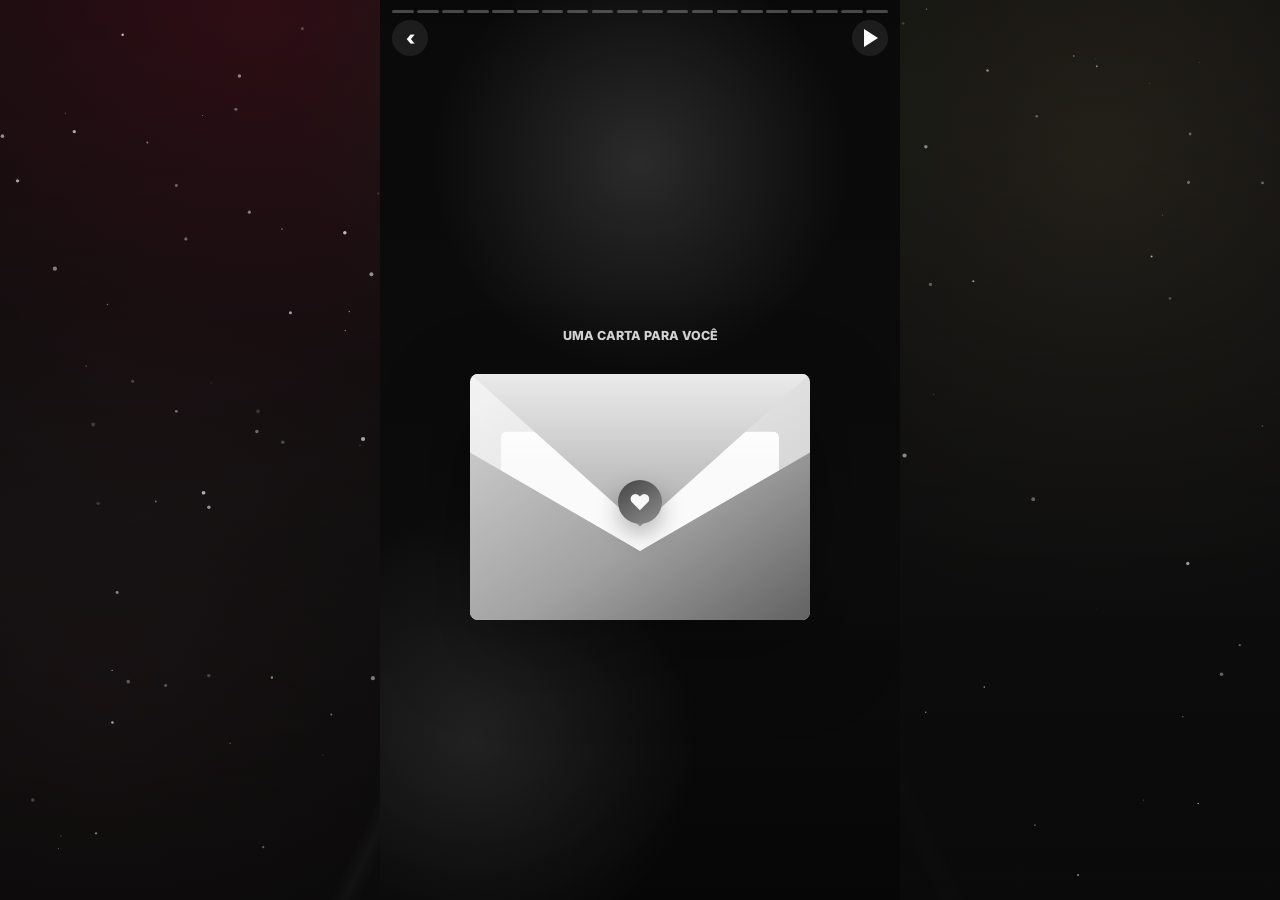
==== index.html @ c72c98ad "Atualiza experiencia e audio Te Amare" ====
<!doctype html>
<html lang="pt-BR">
  <head>
    <meta charset="UTF-8" />
    <meta name="viewport" content="width=device-width, initial-scale=1.0" />
    <meta name="theme-color" content="#081426" />
    <title>Feliz Dia dos Namorados</title>
    <link rel="preconnect" href="https://fonts.googleapis.com" />
    <link rel="preconnect" href="https://fonts.gstatic.com" crossorigin />
    <link
      href="https://fonts.googleapis.com/css2?family=Inter:wght@400;500;700;800&family=Playfair+Display:wght@600;700;800&display=swap"
      rel="stylesheet"
    />
    <link rel="stylesheet" href="styles.css" />
  </head>
  <body>

    <canvas id="stars" class="stars" aria-hidden="true"></canvas>
    <div class="heart-burst" data-heart-burst aria-hidden="true"></div>
    <audio id="loveSong" src="assets/audio/te-amare.mp3" preload="metadata" playsinline></audio>

    <header class="story-top" aria-label="Topo dos status">
      <div class="story-progress" data-story-progress></div>
      <div class="story-top__bar">
        <button type="button" aria-label="Voltar" data-prev-story>&lsaquo;</button>
        <strong aria-hidden="true"></strong>
        <button type="button" aria-label="Tocar ou pausar m&uacute;sica" data-play-music data-play-icon></button>
      </div>
    </header>

    <main class="stories" data-stories>
      <section class="section letter-status story is-active" aria-label="Carta inicial">
        <div class="letter-status__wrap">
          <p class="eyebrow">uma carta para voc&ecirc;</p>
          <button class="letter-envelope" type="button" data-open-letter aria-label="Abrir carta">
            <span class="letter-envelope__back"></span>
            <span class="letter-envelope__paper" aria-hidden="true"></span>
            <span class="letter-envelope__flap"></span>
            <span class="letter-envelope__front"></span>
            <span class="letter-envelope__heart" aria-hidden="true">&hearts;</span>
          </button>
          <article class="letter-status__paper" data-letter-paper>
            <p>Urpy,</p>
            <p>Soy consciente del error que comet&iacute; y del da&ntilde;o que te caus&eacute;. No lo digo por decirlo ni para que suene bonito; lo digo porque lo entend&iacute; de verdad. Me doli&oacute; darme cuenta de que fui yo quien lastim&oacute; a alguien que no lo merec&iacute;a.</p>
            <p>Hay cosas que uno no puede deshacer aunque quiera, y esta es una de ellas. S&eacute; que pedir perd&oacute;n no arregla nada por s&iacute; solo, pero necesito que entiendas que no pasa un momento en el que no piense en lo que hice, en c&oacute;mo te sentiste y en todo lo que pude haber hecho diferente.</p>
            <p>Cuando alguien te importa de verdad, el peso de haberle fallado no desaparece f&aacute;cilmente. S&iacute;, las personas cambian, pero no por obligaci&oacute;n ni por miedo a perder; cambian cuando realmente les importa alguien, cuando entienden lo que tienen enfrente y deciden ser mejores.</p>
            <p>Yo quiero que veas ese cambio en m&iacute;, no con palabras, sino con acciones y con todo lo que estoy dispuesto a hacer. No te pido que olvides ni que conf&iacute;es de inmediato; solo te pido la oportunidad de demostrarte que puedo ser alguien distinto: alguien que aprendi&oacute;, que entendi&oacute; y que est&aacute; dispuesto a reconstruir lo que rompi&oacute;.</p>
            <p>Aunque quiz&aacute; no pueda perdonarme del todo, s&iacute; quiero luchar por volver a ser alguien que no te haga da&ntilde;o, sino que te cuide como siempre deb&iacute; hacerlo.</p>
          </article>
        </div>
      </section>

      <section id="musica" class="section player-card story" aria-label="Player da m&uacute;sica">
        <div class="player-card__top">
          <span>v</span>
          <strong>Juntos para sempre</strong>
          <span>&bull;&bull;&bull;</span>
        </div>
        <div class="player-card__cover">
          <img src="assets/fotos/musica.jpeg" alt="Cristhian e Urpy na capa da m&uacute;sica" />
        </div>
        <div class="player-card__meta">
          <div>
            <h2>Te Amar&eacute;</h2>
            <p>William Luna</p>
          </div>
          <button type="button" data-play-music data-play-icon aria-label="Tocar ou pausar m&uacute;sica"></button>
        </div>
        <button class="player-card__bar" type="button" aria-label="Avan&ccedil;ar m&uacute;sica" data-seek-bar>
          <span data-play-progress></span>
        </button>
        <div class="player-card__time">
          <span data-current-time>0:00</span>
          <span data-remaining-time>-0:00</span>
        </div>
        <div class="player-card__controls">
          <button type="button" aria-label="Reiniciar m&uacute;sica" data-restart-music>&#8644;</button>
          <button type="button" aria-label="Voltar 10 segundos" data-back-music>&#9664;</button>
          <button type="button" class="player-card__pause" aria-label="Tocar ou pausar m&uacute;sica" data-play-music data-play-icon></button>
          <button type="button" aria-label="Avancar 10 segundos" data-forward-music>&#9654;</button>
          <button type="button" aria-label="Repetir m&uacute;sica" data-loop-music>&#8635;</button>
        </div>
        <p data-music-status></p>
      </section>

      <section class="section polaroid-status polaroid-status--left story" aria-label="Foto em polaroid">
        <div class="polaroid-status__wrap">
          <p class="eyebrow">uma lembran&ccedil;a guardada</p>
          <div class="polaroid-stack polaroid-stack--one">
            <figure class="polaroid-status__photo">
              <img src="assets/fotos/polaroid-01.jpeg" alt="Cristhian e Urpy em uma lembran&ccedil;a especial" />
              <figcaption>Uma das primeiras fotos juntos</figcaption>
              <small>23/09/2016 - Deck da Liberdade</small>
            </figure>
          </div>
        </div>
      </section>

      <section class="section polaroid-status polaroid-status--right story" aria-label="Foto em polaroid de 2017">
        <div class="polaroid-status__wrap">
          <p class="eyebrow">mais um capitulo nosso</p>
          <div class="polaroid-stack polaroid-stack--two">
            <figure class="polaroid-status__photo polaroid-status__photo--back">
              <img src="assets/fotos/polaroid-01.jpeg" alt="" />
              <figcaption>Uma das primeiras fotos juntos</figcaption>
              <small>23/09/2016</small>
            </figure>
            <figure class="polaroid-status__photo">
              <img src="assets/fotos/polaroid-02.jpeg" alt="Cristhian e Urpy em 24 de junho de 2017" />
              <figcaption>Mais uma lembran&ccedil;a com voc&ecirc;</figcaption>
              <small>24/06/2017</small>
            </figure>
          </div>
        </div>
      </section>

      <section class="section polaroid-status polaroid-status--left story" aria-label="Primeira selfie juntos">
        <div class="polaroid-status__wrap">
          <p class="eyebrow">selfie que virou hist&oacute;ria</p>
          <div class="polaroid-stack polaroid-stack--three">
            <figure class="polaroid-status__photo polaroid-status__photo--back polaroid-status__photo--back-two">
              <img src="assets/fotos/polaroid-01.jpeg" alt="" />
              <figcaption>Uma das primeiras fotos juntos</figcaption>
              <small>23/09/2016</small>
            </figure>
            <figure class="polaroid-status__photo polaroid-status__photo--back">
              <img src="assets/fotos/polaroid-02.jpeg" alt="" />
              <figcaption>Mais uma lembran&ccedil;a com voc&ecirc;</figcaption>
              <small>24/06/2017</small>
            </figure>
            <figure class="polaroid-status__photo">
              <img src="assets/fotos/polaroid-03.jpeg" alt="Primeira selfie de Cristhian e Urpy juntos" />
              <figcaption>Primeira selfie juntos</figcaption>
              <small>O come&ccedil;o de tantas mem&oacute;rias</small>
            </figure>
          </div>
        </div>
      </section>

      <section class="section polaroid-status polaroid-status--right story" aria-label="Abra&ccedil;o gostoso">
        <div class="polaroid-status__wrap">
          <p class="eyebrow">um abra&ccedil;o nosso</p>
          <div class="polaroid-stack polaroid-stack--four">
            <figure class="polaroid-status__photo polaroid-status__photo--back polaroid-status__photo--back-three">
              <img src="assets/fotos/polaroid-01.jpeg" alt="" />
              <figcaption>Uma das primeiras fotos juntos</figcaption>
              <small>23/09/2016</small>
            </figure>
            <figure class="polaroid-status__photo polaroid-status__photo--back polaroid-status__photo--back-two">
              <img src="assets/fotos/polaroid-02.jpeg" alt="" />
              <figcaption>Mais uma lembran&ccedil;a com voc&ecirc;</figcaption>
              <small>24/06/2017</small>
            </figure>
            <figure class="polaroid-status__photo polaroid-status__photo--back">
              <img src="assets/fotos/polaroid-03.jpeg" alt="" />
              <figcaption>Primeira selfie juntos</figcaption>
              <small>O come&ccedil;o de tantas mem&oacute;rias</small>
            </figure>
            <figure class="polaroid-status__photo">
              <img src="assets/fotos/polaroid-04.jpeg" alt="Cristhian e Urpy abracados" />
              <figcaption>Que abra&ccedil;o gostoso</figcaption>
              <small>Meu lugar favorito</small>
            </figure>
          </div>
        </div>
      </section>

      <section class="section polaroid-status polaroid-status--left story" aria-label="Dia da sua formatura">
        <div class="polaroid-status__wrap">
          <p class="eyebrow">um dia de orgulho</p>
          <div class="polaroid-stack polaroid-stack--five">
            <figure class="polaroid-status__photo polaroid-status__photo--back polaroid-status__photo--back-four">
              <img src="assets/fotos/polaroid-01.jpeg" alt="" />
              <figcaption>Uma das primeiras fotos juntos</figcaption>
              <small>23/09/2016</small>
            </figure>
            <figure class="polaroid-status__photo polaroid-status__photo--back polaroid-status__photo--back-three">
              <img src="assets/fotos/polaroid-02.jpeg" alt="" />
              <figcaption>Mais uma lembran&ccedil;a com voc&ecirc;</figcaption>
              <small>24/06/2017</small>
            </figure>
            <figure class="polaroid-status__photo polaroid-status__photo--back polaroid-status__photo--back-two">
              <img src="assets/fotos/polaroid-03.jpeg" alt="" />
              <figcaption>Primeira selfie juntos</figcaption>
              <small>O come&ccedil;o de tantas mem&oacute;rias</small>
            </figure>
            <figure class="polaroid-status__photo polaroid-status__photo--back">
              <img src="assets/fotos/polaroid-04.jpeg" alt="" />
              <figcaption>Que abra&ccedil;o gostoso</figcaption>
              <small>Meu lugar favorito</small>
            </figure>
            <figure class="polaroid-status__photo">
              <img src="assets/fotos/polaroid-05.jpeg" alt="Cristhian e Urpy no dia da formatura" />
              <figcaption>Dia da sua formatura</figcaption>
              <small>Orgulho de voc&ecirc;</small>
            </figure>
          </div>
        </div>
      </section>

      <section class="section polaroid-status polaroid-status--right story" aria-label="Primeiro beijo">
        <div class="polaroid-status__wrap">
          <p class="eyebrow">um beijo para sempre</p>
          <div class="polaroid-stack polaroid-stack--six">
            <figure class="polaroid-status__photo polaroid-status__photo--back polaroid-status__photo--back-four">
              <img src="assets/fotos/polaroid-02.jpeg" alt="" />
              <figcaption>Mais uma lembran&ccedil;a com voc&ecirc;</figcaption>
              <small>24/06/2017</small>
            </figure>
            <figure class="polaroid-status__photo polaroid-status__photo--back polaroid-status__photo--back-three">
              <img src="assets/fotos/polaroid-03.jpeg" alt="" />
              <figcaption>Primeira selfie juntos</figcaption>
              <small>O come&ccedil;o de tantas mem&oacute;rias</small>
            </figure>
            <figure class="polaroid-status__photo polaroid-status__photo--back polaroid-status__photo--back-two">
              <img src="assets/fotos/polaroid-04.jpeg" alt="" />
              <figcaption>Que abra&ccedil;o gostoso</figcaption>
              <small>Meu lugar favorito</small>
            </figure>
            <figure class="polaroid-status__photo polaroid-status__photo--back">
              <img src="assets/fotos/polaroid-05.jpeg" alt="" />
              <figcaption>Dia da sua formatura</figcaption>
              <small>Orgulho de voc&ecirc;</small>
            </figure>
            <figure class="polaroid-status__photo">
              <img src="assets/fotos/polaroid-06.jpeg" alt="Cristhian e Urpy no primeiro beijo" />
              <figcaption>El primer beso, &iexcl;es para siempre!</figcaption>
              <small>Nuestro recuerdo eterno</small>
            </figure>
          </div>
        </div>
      </section>

      <section class="section polaroid-status polaroid-status--left story" aria-label="Lembra do zool&oacute;gico">
        <div class="polaroid-status__wrap">
          <p class="eyebrow">um passeio que ficou guardado</p>
          <div class="polaroid-stack">
            <figure class="polaroid-status__photo polaroid-status__photo--back polaroid-status__photo--back-four"><img src="assets/fotos/polaroid-03.jpeg" alt="" /><figcaption>Primeira selfie juntos</figcaption></figure>
            <figure class="polaroid-status__photo polaroid-status__photo--back polaroid-status__photo--back-three"><img src="assets/fotos/polaroid-04.jpeg" alt="" /><figcaption>Que abra&ccedil;o gostoso</figcaption></figure>
            <figure class="polaroid-status__photo polaroid-status__photo--back polaroid-status__photo--back-two"><img src="assets/fotos/polaroid-05.jpeg" alt="" /><figcaption>Dia da sua formatura</figcaption></figure>
            <figure class="polaroid-status__photo polaroid-status__photo--back"><img src="assets/fotos/polaroid-06.jpeg" alt="" /><figcaption>El primer beso, &iexcl;es para siempre!</figcaption></figure>
            <figure class="polaroid-status__photo"><img src="assets/fotos/polaroid-07.jpeg" alt="Cristhian e Urpy no zool&oacute;gico" /><figcaption>Lembra do zool&oacute;gico?</figcaption></figure>
          </div>
        </div>
      </section>

      <section class="section polaroid-status polaroid-status--right story" aria-label="Primeiro encontro de casais">
        <div class="polaroid-status__wrap">
          <p class="eyebrow">nosso mundo encontrando outros mundos</p>
          <div class="polaroid-stack">
            <figure class="polaroid-status__photo polaroid-status__photo--back polaroid-status__photo--back-four"><img src="assets/fotos/polaroid-04.jpeg" alt="" /><figcaption>Que abra&ccedil;o gostoso</figcaption></figure>
            <figure class="polaroid-status__photo polaroid-status__photo--back polaroid-status__photo--back-three"><img src="assets/fotos/polaroid-05.jpeg" alt="" /><figcaption>Dia da sua formatura</figcaption></figure>
            <figure class="polaroid-status__photo polaroid-status__photo--back polaroid-status__photo--back-two"><img src="assets/fotos/polaroid-06.jpeg" alt="" /><figcaption>El primer beso, &iexcl;es para siempre!</figcaption></figure>
            <figure class="polaroid-status__photo polaroid-status__photo--back"><img src="assets/fotos/polaroid-07.jpeg" alt="" /><figcaption>Lembra do zool&oacute;gico?</figcaption></figure>
            <figure class="polaroid-status__photo"><img src="assets/fotos/polaroid-08.jpeg" alt="Primeiro encontro de casais" /><figcaption>Primeiro encontro de casais</figcaption></figure>
          </div>
        </div>
      </section>

      <section class="section polaroid-status polaroid-status--left story" aria-label="Como esquecer S&atilde;o Roque">
        <div class="polaroid-status__wrap">
          <p class="eyebrow">um lugar que virou saudade</p>
          <div class="polaroid-stack">
            <figure class="polaroid-status__photo polaroid-status__photo--back polaroid-status__photo--back-four"><img src="assets/fotos/polaroid-05.jpeg" alt="" /><figcaption>Dia da sua formatura</figcaption></figure>
            <figure class="polaroid-status__photo polaroid-status__photo--back polaroid-status__photo--back-three"><img src="assets/fotos/polaroid-06.jpeg" alt="" /><figcaption>El primer beso, &iexcl;es para siempre!</figcaption></figure>
            <figure class="polaroid-status__photo polaroid-status__photo--back polaroid-status__photo--back-two"><img src="assets/fotos/polaroid-07.jpeg" alt="" /><figcaption>Lembra do zool&oacute;gico?</figcaption></figure>
            <figure class="polaroid-status__photo polaroid-status__photo--back"><img src="assets/fotos/polaroid-08.jpeg" alt="" /><figcaption>Primeiro encontro de casais</figcaption></figure>
            <figure class="polaroid-status__photo"><img src="assets/fotos/polaroid-09.jpeg" alt="Cristhian e Urpy em S&atilde;o Roque" /><figcaption>Como esquecer S&atilde;o Roque</figcaption></figure>
          </div>
        </div>
      </section>

      <section class="section polaroid-status polaroid-status--right story" aria-label="Video massa">
        <div class="polaroid-status__wrap">
          <p class="eyebrow">tem coisas que ficam para depois</p>
          <div class="polaroid-stack">
            <figure class="polaroid-status__photo polaroid-status__photo--back polaroid-status__photo--back-four"><img src="assets/fotos/polaroid-06.jpeg" alt="" /><figcaption>El primer beso, &iexcl;es para siempre!</figcaption></figure>
            <figure class="polaroid-status__photo polaroid-status__photo--back polaroid-status__photo--back-three"><img src="assets/fotos/polaroid-07.jpeg" alt="" /><figcaption>Lembra do zool&oacute;gico?</figcaption></figure>
            <figure class="polaroid-status__photo polaroid-status__photo--back polaroid-status__photo--back-two"><img src="assets/fotos/polaroid-08.jpeg" alt="" /><figcaption>Primeiro encontro de casais</figcaption></figure>
            <figure class="polaroid-status__photo polaroid-status__photo--back"><img src="assets/fotos/polaroid-09.jpeg" alt="" /><figcaption>Como esquecer S&atilde;o Roque</figcaption></figure>
            <figure class="polaroid-status__photo"><img src="assets/fotos/polaroid-10.jpeg" alt="Lembran&ccedil;a especial" /><figcaption>Tem um v&iacute;deo massa, mas te mostro depois</figcaption></figure>
          </div>
        </div>
      </section>

      <section class="section polaroid-status polaroid-status--left story" aria-label="Amamos carne">
        <div class="polaroid-status__wrap">
          <p class="eyebrow">nossas risadas tamb&eacute;m tem sabor</p>
          <div class="polaroid-stack">
            <figure class="polaroid-status__photo polaroid-status__photo--back polaroid-status__photo--back-four"><img src="assets/fotos/polaroid-07.jpeg" alt="" /><figcaption>Lembra do zool&oacute;gico?</figcaption></figure>
            <figure class="polaroid-status__photo polaroid-status__photo--back polaroid-status__photo--back-three"><img src="assets/fotos/polaroid-08.jpeg" alt="" /><figcaption>Primeiro encontro de casais</figcaption></figure>
            <figure class="polaroid-status__photo polaroid-status__photo--back polaroid-status__photo--back-two"><img src="assets/fotos/polaroid-09.jpeg" alt="" /><figcaption>Como esquecer S&atilde;o Roque</figcaption></figure>
            <figure class="polaroid-status__photo polaroid-status__photo--back"><img src="assets/fotos/polaroid-10.jpeg" alt="" /><figcaption>Tem um v&iacute;deo massa, mas te mostro depois</figcaption></figure>
            <figure class="polaroid-status__photo"><img src="assets/fotos/polaroid-11.jpeg" alt="Lembran&ccedil;a com comida" /><figcaption>Muito bom, mas amamos carne hahahaha</figcaption></figure>
          </div>
        </div>
      </section>

      <section class="section polaroid-status polaroid-status--right story" aria-label="La llajta">
        <div class="polaroid-status__wrap">
          <p class="eyebrow">un recuerdo de la llajta</p>
          <div class="polaroid-stack">
            <figure class="polaroid-status__photo polaroid-status__photo--back polaroid-status__photo--back-four"><img src="assets/fotos/polaroid-08.jpeg" alt="" /><figcaption>Primeiro encontro de casais</figcaption></figure>
            <figure class="polaroid-status__photo polaroid-status__photo--back polaroid-status__photo--back-three"><img src="assets/fotos/polaroid-09.jpeg" alt="" /><figcaption>Como esquecer S&atilde;o Roque</figcaption></figure>
            <figure class="polaroid-status__photo polaroid-status__photo--back polaroid-status__photo--back-two"><img src="assets/fotos/polaroid-10.jpeg" alt="" /><figcaption>Tem um v&iacute;deo massa, mas te mostro depois</figcaption></figure>
            <figure class="polaroid-status__photo polaroid-status__photo--back"><img src="assets/fotos/polaroid-11.jpeg" alt="" /><figcaption>Muito bom, mas amamos carne hahahaha</figcaption></figure>
            <figure class="polaroid-status__photo"><img src="assets/fotos/polaroid-12.jpeg" alt="La llajta" /><figcaption>La llajta, lindo recuerdo</figcaption></figure>
          </div>
        </div>
      </section>

      <section class="section polaroid-status polaroid-status--left story" aria-label="Estaba nublado">
        <div class="polaroid-status__wrap">
          <p class="eyebrow">mesmo com o c&eacute;u fechado</p>
          <div class="polaroid-stack">
            <figure class="polaroid-status__photo polaroid-status__photo--back polaroid-status__photo--back-four"><img src="assets/fotos/polaroid-09.jpeg" alt="" /><figcaption>Como esquecer S&atilde;o Roque</figcaption></figure>
            <figure class="polaroid-status__photo polaroid-status__photo--back polaroid-status__photo--back-three"><img src="assets/fotos/polaroid-10.jpeg" alt="" /><figcaption>Tem um v&iacute;deo massa, mas te mostro depois</figcaption></figure>
            <figure class="polaroid-status__photo polaroid-status__photo--back polaroid-status__photo--back-two"><img src="assets/fotos/polaroid-11.jpeg" alt="" /><figcaption>Muito bom, mas amamos carne hahahaha</figcaption></figure>
            <figure class="polaroid-status__photo polaroid-status__photo--back"><img src="assets/fotos/polaroid-12.jpeg" alt="" /><figcaption>La llajta, lindo recuerdo</figcaption></figure>
            <figure class="polaroid-status__photo"><img src="assets/fotos/polaroid-13.jpeg" alt="Dia nublado" /><figcaption>Estaba nublado&hellip;</figcaption></figure>
          </div>
        </div>
      </section>

      <section class="section polaroid-status polaroid-status--right story" aria-label="Quase n&atilde;o subimos">
        <div class="polaroid-status__wrap">
          <p class="eyebrow">quando tudo fica perfeito</p>
          <div class="polaroid-stack">
            <figure class="polaroid-status__photo polaroid-status__photo--back polaroid-status__photo--back-four"><img src="assets/fotos/polaroid-10.jpeg" alt="" /><figcaption>Tem um v&iacute;deo massa, mas te mostro depois</figcaption></figure>
            <figure class="polaroid-status__photo polaroid-status__photo--back polaroid-status__photo--back-three"><img src="assets/fotos/polaroid-11.jpeg" alt="" /><figcaption>Muito bom, mas amamos carne hahahaha</figcaption></figure>
            <figure class="polaroid-status__photo polaroid-status__photo--back polaroid-status__photo--back-two"><img src="assets/fotos/polaroid-12.jpeg" alt="" /><figcaption>La llajta, lindo recuerdo</figcaption></figure>
            <figure class="polaroid-status__photo polaroid-status__photo--back"><img src="assets/fotos/polaroid-13.jpeg" alt="" /><figcaption>Estaba nublado&hellip;</figcaption></figure>
            <figure class="polaroid-status__photo"><img src="assets/fotos/polaroid-16.jpeg" alt="Tudo perfeito contigo" /><figcaption>&hellip; pero contigo todo es perfecto!</figcaption></figure>
          </div>
        </div>
      </section>

      <section class="section polaroid-status polaroid-status--left story" aria-label="Me encanta esta foto">
        <div class="polaroid-status__wrap">
          <p class="eyebrow">uma foto que eu guardaria mil vezes</p>
          <div class="polaroid-stack">
            <figure class="polaroid-status__photo polaroid-status__photo--back polaroid-status__photo--back-four"><img src="assets/fotos/polaroid-11.jpeg" alt="" /><figcaption>Muito bom, mas amamos carne hahahaha</figcaption></figure>
            <figure class="polaroid-status__photo polaroid-status__photo--back polaroid-status__photo--back-three"><img src="assets/fotos/polaroid-12.jpeg" alt="" /><figcaption>La llajta, lindo recuerdo</figcaption></figure>
            <figure class="polaroid-status__photo polaroid-status__photo--back polaroid-status__photo--back-two"><img src="assets/fotos/polaroid-13.jpeg" alt="" /><figcaption>Estaba nublado&hellip;</figcaption></figure>
            <figure class="polaroid-status__photo polaroid-status__photo--back"><img src="assets/fotos/polaroid-14.jpeg" alt="" /><figcaption>Quasi no subimos hahahaha</figcaption></figure>
            <figure class="polaroid-status__photo"><img src="assets/fotos/polaroid-15.jpeg" alt="Foto favorita" /><figcaption>Me encanta esta foto!!</figcaption></figure>
          </div>
        </div>
      </section>

      <section class="section polaroid-status polaroid-status--right story" aria-label="Contigo todo es perfecto">
        <div class="polaroid-status__wrap">
          <p class="eyebrow">a subida que quase virou hist&oacute;ria</p>
          <div class="polaroid-stack">
            <figure class="polaroid-status__photo polaroid-status__photo--back polaroid-status__photo--back-four"><img src="assets/fotos/polaroid-12.jpeg" alt="" /><figcaption>La llajta, lindo recuerdo</figcaption></figure>
            <figure class="polaroid-status__photo polaroid-status__photo--back polaroid-status__photo--back-three"><img src="assets/fotos/polaroid-13.jpeg" alt="" /><figcaption>Estaba nublado&hellip;</figcaption></figure>
            <figure class="polaroid-status__photo polaroid-status__photo--back polaroid-status__photo--back-two"><img src="assets/fotos/polaroid-14.jpeg" alt="" /><figcaption>Quasi no subimos hahahaha</figcaption></figure>
            <figure class="polaroid-status__photo polaroid-status__photo--back"><img src="assets/fotos/polaroid-15.jpeg" alt="" /><figcaption>Me encanta esta foto!!</figcaption></figure>
            <figure class="polaroid-status__photo"><img src="assets/fotos/polaroid-14.jpeg" alt="Quase n&atilde;o subimos" /><figcaption>Quasi no subimos hahahaha</figcaption></figure>
          </div>
        </div>
      </section>

      <section class="section polaroid-status polaroid-status--left story" aria-label="Voc&ecirc; e linda">
        <div class="polaroid-status__wrap">
          <p class="eyebrow">quando voc&ecirc; ilumina tudo</p>
          <div class="polaroid-stack">
            <figure class="polaroid-status__photo polaroid-status__photo--back polaroid-status__photo--back-four"><img src="assets/fotos/polaroid-13.jpeg" alt="" /><figcaption>Estaba nublado&hellip;</figcaption></figure>
            <figure class="polaroid-status__photo polaroid-status__photo--back polaroid-status__photo--back-three"><img src="assets/fotos/polaroid-14.jpeg" alt="" /><figcaption>Quasi no subimos hahahaha</figcaption></figure>
            <figure class="polaroid-status__photo polaroid-status__photo--back polaroid-status__photo--back-two"><img src="assets/fotos/polaroid-15.jpeg" alt="" /><figcaption>Me encanta esta foto!!</figcaption></figure>
            <figure class="polaroid-status__photo polaroid-status__photo--back"><img src="assets/fotos/polaroid-16.jpeg" alt="" /><figcaption>&hellip; pero contigo todo es perfecto!</figcaption></figure>
            <figure class="polaroid-status__photo"><img src="assets/fotos/polaroid-17.jpeg" alt="Urpy linda" /><figcaption>Como voc&ecirc; &eacute; LINDAAA!</figcaption></figure>
          </div>
        </div>
      </section>

      <section class="section couple-card story" aria-label="Tempo juntos" data-final-counter>
        <img src="assets/fotos/casal-01.jpeg" alt="Cristhian e Urpy juntos" />
        <div class="couple-card__body">
          <h2>Cristhian e Urpy</h2>
          <p>Desde 16/09/2016 &agrave;s 08:22 am</p>
          <div class="couple-card__stats">
            <article><strong data-count="years">0</strong><span>Anos</span></article>
            <article><strong data-count="months">0</strong><span>Meses</span></article>
            <article><strong data-count="days-part">0</strong><span>Dias</span></article>
            <article><strong data-count="hours-part">0</strong><span>Horas</span></article>
            <article><strong data-count="minutes-part">0</strong><span>Minutos</span></article>
            <article><strong data-count="seconds-part">0</strong><span>Segundos</span></article>
          </div>
          <button class="couple-card__continue" type="button" data-show-invite>Continuar</button>
          <article class="invite-note" data-invite-note>
            <p class="eyebrow">uma nova lembran&ccedil;a</p>
            <h2>Voc&ecirc; n&atilde;o vai se arrepender.</h2>
            <p>Te espero no Restaurante Bosco, na Rua Jo&atilde;o Moura, 976, no dia 23/07/2026, &agrave;s 19:00.</p>
            <button type="button" data-accept-invite>Aceitar convite</button>
          </article>
        </div>
      </section>

      <button class="story-zone story-zone--prev" type="button" aria-label="Status anterior" data-prev-story></button>
      <button class="story-zone story-zone--next" type="button" aria-label="Pr&oacute;ximo status" data-next-story></button>
    </main>

    <script src="script.js"></script>
  </body>
</html>
---- styles.css ----
:root {
  --night: #121212;
  --night-soft: #191919;
  --gold: #f4d58d;
  --gold-deep: #c99b4a;
  --rose: #d86a7f;
  --rose-deep: #8f263d;
  --ruby: #b11235;
  --green: #1ed760;
  --blue-player: #226f96;
  --sky-button: #58bdf4;
  --ruby-soft: rgba(177, 18, 53, 0.28);
  --text: #fff8ec;
  --muted: rgba(255, 248, 236, 0.74);
  --panel: rgba(255, 248, 236, 0.075);
  --border: rgba(244, 213, 141, 0.2);
  --shadow: 0 24px 70px rgba(0, 0, 0, 0.32);
  --glow: 0 0 44px rgba(177, 18, 53, 0.32);
}

* {
  box-sizing: border-box;
}

html {
  scroll-behavior: smooth;
}

body {
  min-height: 100vh;
  margin: 0;
  color: var(--text);
  background:
    radial-gradient(circle at 50% 10%, rgba(30, 215, 96, 0.08), transparent 22rem),
    radial-gradient(circle at 20% 0%, rgba(177, 18, 53, 0.24), transparent 34rem),
    radial-gradient(circle at 8% 78%, rgba(216, 106, 127, 0.14), transparent 26rem),
    radial-gradient(circle at 86% 18%, rgba(244, 213, 141, 0.12), transparent 28rem),
    linear-gradient(180deg, #0b0b0b, #111 58%, #080808);
  font-family: Inter, system-ui, -apple-system, BlinkMacSystemFont, "Segoe UI", sans-serif;
  filter: grayscale(1);
}

body::before {
  content: "";
  position: fixed;
  inset: 0;
  z-index: -2;
  background: linear-gradient(180deg, rgba(8, 20, 38, 0.12), rgba(5, 11, 22, 0.76));
}

body::after {
  content: "";
  position: fixed;
  inset: 0;
  z-index: -2;
  opacity: 0.45;
  background:
    linear-gradient(115deg, transparent 0 44%, rgba(244, 213, 141, 0.08) 45%, transparent 46%),
    linear-gradient(65deg, transparent 0 55%, rgba(177, 18, 53, 0.12) 56%, transparent 57%);
  pointer-events: none;
}

button,
input {
  font: inherit;
}

.gift-loader {
  position: fixed;
  inset: 0;
  z-index: 30;
  display: grid;
  place-items: center;
  color: var(--text);
  background:
    radial-gradient(circle at 50% 38%, rgba(177, 18, 53, 0.34), transparent 22rem),
    linear-gradient(180deg, #050b16, var(--night));
  transition: opacity 520ms ease, visibility 520ms ease;
}

.gift-loader.is-hidden {
  opacity: 0;
  visibility: hidden;
  pointer-events: none;
}

.gift-loader__box {
  display: grid;
  place-items: center;
  gap: 1rem;
}

.gift-loader__box span {
  width: 84px;
  aspect-ratio: 1;
  border: 1px solid rgba(244, 213, 141, 0.28);
  border-radius: 24px;
  background:
    linear-gradient(90deg, transparent 43%, var(--gold) 44% 56%, transparent 57%),
    linear-gradient(0deg, transparent 43%, var(--gold) 44% 56%, transparent 57%),
    linear-gradient(135deg, var(--ruby), var(--rose-deep));
  box-shadow: var(--shadow), var(--glow);
  animation: giftPulse 1.4s ease-in-out infinite;
}

.gift-loader__box p {
  margin: 0;
  color: var(--muted);
  font-weight: 800;
}

@keyframes giftPulse {
  50% {
    transform: translateY(-6px) scale(1.04);
  }
}

main {
  position: relative;
  overflow: hidden;
}

.app-top {
  position: fixed;
  z-index: 7;
  top: 0.9rem;
  left: 0;
  right: 0;
  display: flex;
  align-items: center;
  gap: 1rem;
  width: min(520px, 100%);
  margin: 0 auto;
  padding-inline: 1rem;
}

.app-top button {
  width: 40px;
  min-height: 40px;
  border: 0;
  border-radius: 50%;
  color: var(--text);
  background: rgba(255, 255, 255, 0.06);
  font-size: 1.25rem;
  cursor: pointer;
}

.app-top span {
  display: inline-flex;
  align-items: center;
  min-height: 40px;
  padding: 0 1.35rem;
  border-radius: 999px;
  color: #04120a;
  background: var(--green);
  font-weight: 900;
}

.mobile-nav {
  position: fixed;
  z-index: 5;
  left: 50%;
  bottom: 0.85rem;
  display: flex;
  gap: 0.25rem;
  width: min(94vw, 460px);
  padding: 0.35rem;
  border: 1px solid rgba(255, 255, 255, 0.08);
  border-radius: 0;
  background: #111;
  box-shadow: 0 -18px 48px rgba(0, 0, 0, 0.45);
  backdrop-filter: blur(18px);
  transform: translateX(-50%);
}

.mobile-nav a {
  flex: 1;
  min-height: 62px;
  display: grid;
  place-items: center;
  border-radius: 6px;
  color: var(--muted);
  font-size: 0.76rem;
  font-weight: 800;
  text-decoration: none;
}

.mobile-nav a span {
  display: block;
  color: var(--text);
  font-size: 1.55rem;
  line-height: 1;
}

.mobile-nav a:hover {
  color: var(--night);
  background: var(--gold);
}

.stars {
  position: fixed;
  inset: 0;
  z-index: -1;
  width: 100%;
  height: 100%;
  pointer-events: none;
}

.heart-burst {
  position: fixed;
  inset: 0;
  z-index: 24;
  width: min(520px, 100%);
  margin: 0 auto;
  pointer-events: none;
  overflow: hidden;
}

.heart-burst span {
  position: absolute;
  bottom: 18%;
  color: #e5163f;
  font-size: calc(1.35rem * var(--scale, 1));
  line-height: 1;
  text-shadow:
    0 0 14px rgba(255, 31, 79, 0.48),
    0 0 26px rgba(244, 213, 141, 0.28);
  opacity: 0;
  animation: floatHeart 4.4s ease-out var(--delay, 0s) forwards;
}

.heart-burst span.is-flower {
  bottom: 12%;
  color: #f4d58d;
  font-size: calc(1.45rem * var(--scale, 1));
  text-shadow:
    0 0 16px rgba(244, 213, 141, 0.54),
    0 0 28px rgba(255, 111, 139, 0.3);
  animation: floatFlower 5.2s ease-out var(--delay, 0s) forwards;
}

.lyric-moment {
  position: fixed;
  inset: 0;
  z-index: 26;
  display: grid;
  place-items: center;
  width: min(520px, 100%);
  margin: 0 auto;
  padding: 1.4rem;
  pointer-events: none;
  opacity: 0;
  visibility: hidden;
  overflow: hidden;
  background:
    radial-gradient(circle at 50% 42%, rgba(244, 213, 141, 0.18), transparent 16rem),
    linear-gradient(180deg, rgba(6, 8, 13, 0.22), rgba(6, 8, 13, 0.72));
  transition: opacity 420ms ease, visibility 420ms ease;
}

.lyric-moment.is-visible {
  opacity: 1;
  visibility: visible;
}

.lyric-moment p {
  position: relative;
  z-index: 1;
  width: min(440px, 100%);
  max-width: 440px;
  margin: 0;
  color: #fff8ec;
  font-family: Inter, system-ui, -apple-system, BlinkMacSystemFont, "Segoe UI", sans-serif;
  font-size: clamp(1.55rem, 6.9vw, 2.45rem);
  font-weight: 900;
  line-height: 1.16;
  text-align: center;
  text-shadow:
    0 0 22px rgba(244, 213, 141, 0.42),
    0 16px 34px rgba(0, 0, 0, 0.55);
  transform: translateY(16px) scale(0.96);
  opacity: 0;
  min-height: 5.5em;
}

.lyric-moment.is-visible p {
  animation: lyricReveal 4.8s ease both;
}

.lyric-moment p::after {
  content: "|";
  display: inline-block;
  margin-left: 0.08em;
  color: var(--gold);
  animation: lyricCaret 760ms steps(1, end) infinite;
}

.lyric-moment.is-visible p::after {
  animation: lyricCaret 760ms steps(1, end) infinite;
}

.lyric-moment__stars {
  position: absolute;
  inset: 0;
}

.lyric-moment__stars span {
  position: absolute;
  width: calc(5px * var(--scale, 1));
  aspect-ratio: 1;
  border-radius: 50%;
  background: #f4d58d;
  box-shadow:
    0 0 10px rgba(244, 213, 141, 0.95),
    0 0 24px rgba(255, 255, 255, 0.45);
  opacity: 0;
  animation: lyricStar 5.8s ease-out var(--delay, 0s) both;
}

@keyframes lyricReveal {
  0% {
    opacity: 0;
    transform: translateY(10px) scale(0.98);
  }

  14% {
    opacity: 1;
  }

  62%,
  82% {
    opacity: 1;
    transform: translateY(0) scale(1);
  }

  100% {
    opacity: 0;
    transform: translateY(-10px) scale(1.02);
  }
}

@keyframes lyricCaret {
  50% {
    opacity: 0;
  }
}

@keyframes lyricStar {
  0% {
    opacity: 0;
    transform: translate3d(0, 18px, 0) scale(0.4);
  }

  22%,
  70% {
    opacity: 0.95;
  }

  100% {
    opacity: 0;
    transform: translate3d(0, -24px, 0) scale(1.45);
  }
}

@keyframes floatHeart {
  0% {
    opacity: 0;
    transform: translate3d(0, 20px, 0) scale(0.72);
  }

  14% {
    opacity: 0.9;
  }

  62% {
    opacity: 0.78;
  }

  100% {
    opacity: 0;
    transform: translate3d(var(--drift, 0), calc(-1 * var(--rise, 50dvh)), 0) scale(1.42);
  }
}

@keyframes floatFlower {
  0% {
    opacity: 0;
    transform: translate3d(0, 24px, 0) rotate(0deg) scale(0.62);
  }

  12% {
    opacity: 0.95;
  }

  68% {
    opacity: 0.82;
  }

  100% {
    opacity: 0;
    transform: translate3d(var(--drift, 0), calc(-1 * var(--rise, 64dvh)), 0) rotate(var(--spin, 120deg)) scale(1.38);
  }
}

.section {
  width: min(520px, 100%);
  min-height: 72svh;
  margin: 0 auto;
  padding: clamp(4.5rem, 9vw, 7rem) clamp(1.1rem, 5vw, 3rem);
}

.section::before {
  content: "";
  display: block;
  width: 58px;
  height: 1px;
  margin-bottom: 1.2rem;
  background: linear-gradient(90deg, var(--ruby), var(--gold), transparent);
}

.hero::before {
  display: none;
}

.hero {
  min-height: 100svh;
  display: grid;
  align-items: center;
  padding-top: 6rem;
}

.hero__content {
  position: relative;
  width: 100%;
  min-height: 68svh;
  display: grid;
  align-content: center;
  justify-items: center;
  padding: clamp(1.25rem, 5vw, 2rem);
  border: 0;
  border-radius: 28px;
  background: #171717;
  box-shadow: 0 24px 70px rgba(0, 0, 0, 0.45);
  backdrop-filter: blur(14px);
  text-align: center;
}

.hero__ornament {
  width: 78px;
  height: 4px;
  margin-bottom: 1.2rem;
  border-radius: 999px;
  background: linear-gradient(90deg, var(--ruby), var(--gold));
  box-shadow: 0 0 22px rgba(244, 213, 141, 0.42);
}

.eyebrow {
  margin: 0 0 0.85rem;
  color: var(--gold);
  font-size: 0.78rem;
  font-weight: 800;
  letter-spacing: 0;
  text-transform: uppercase;
}

h1,
h2,
h3,
p,
span,
strong {
  overflow-wrap: anywhere;
}

h1,
h2 {
  margin: 0;
  font-family: "Playfair Display", Georgia, serif;
  letter-spacing: 0;
  line-height: 0.92;
}

h1 {
  font-size: clamp(2.9rem, 12vw, 4.6rem);
}

h2 {
  font-size: clamp(2.15rem, 10vw, 4.4rem);
}

.hero h1 span {
  color: var(--green);
}

h3 {
  margin: 0 0 0.7rem;
  font-size: 1rem;
}

p {
  line-height: 1.75;
}

.hero p:not(.eyebrow),
.intro > p,
.letter__paper p,
.music__panel p {
  max-width: 660px;
  color: var(--muted);
  font-size: 1.04rem;
}

.made-by {
  display: inline-flex;
  margin: 0 0 0.3rem;
  padding: 0.45rem 0.7rem;
  border: 1px solid rgba(244, 213, 141, 0.22);
  border-radius: 999px;
  color: var(--gold);
  background: rgba(244, 213, 141, 0.08);
  font-size: 0.86rem;
  font-weight: 800;
  line-height: 1.2;
}

.hero__badges {
  display: flex;
  flex-wrap: wrap;
  gap: 0.5rem;
  margin: 0.8rem 0 0.1rem;
}

.hero__badges span {
  padding: 0.38rem 0.58rem;
  border: 1px solid rgba(216, 106, 127, 0.32);
  border-radius: 999px;
  color: var(--muted);
  background: rgba(177, 18, 53, 0.14);
  font-size: 0.78rem;
  font-weight: 800;
}

.opening-card {
  display: grid;
  place-items: center;
  color: #fffaf5;
  background:
    radial-gradient(circle at 50% 16%, rgba(244, 213, 141, 0.16), transparent 12rem),
    radial-gradient(circle at 18% 86%, rgba(216, 32, 63, 0.24), transparent 13rem),
    linear-gradient(180deg, #080b14 0%, #120810 58%, #060609 100%);
}

.opening-card::before {
  display: none;
}

.opening-card__glow {
  position: absolute;
  inset: 14% auto auto 50%;
  width: min(78vw, 360px);
  aspect-ratio: 1;
  border-radius: 50%;
  background: radial-gradient(circle, rgba(216, 32, 63, 0.2), transparent 68%);
  filter: blur(6px);
  transform: translateX(-50%);
  opacity: 0.86;
}

.opening-card__content {
  position: relative;
  z-index: 1;
  display: grid;
  justify-items: start;
  gap: 0.9rem;
  width: min(100%, 420px);
  padding: clamp(1.35rem, 6vw, 2rem);
  border: 1px solid rgba(244, 213, 141, 0.18);
  border-radius: 22px;
  background: rgba(10, 10, 15, 0.52);
  box-shadow: 0 24px 70px rgba(0, 0, 0, 0.44), inset 0 1px 0 rgba(255, 255, 255, 0.08);
  backdrop-filter: blur(18px);
}

.opening-card__eyebrow {
  margin: 0;
  color: var(--gold);
  font-size: 0.78rem;
  font-weight: 900;
  letter-spacing: 0;
  text-transform: uppercase;
}

.opening-card h1 {
  max-width: 9ch;
  color: #fff;
  font-family: "Playfair Display", Georgia, serif;
  font-size: clamp(2.55rem, 11vw, 4.25rem);
  line-height: 0.96;
}

.opening-card p:not(.opening-card__eyebrow) {
  margin: 0;
  color: rgba(255, 250, 245, 0.82);
  font-size: clamp(1rem, 4.4vw, 1.18rem);
  font-weight: 600;
  line-height: 1.58;
}

.opening-card button {
  width: 100%;
  min-height: 56px;
  margin-top: 0.35rem;
  border: 0;
  border-radius: 999px;
  color: #fff;
  background: linear-gradient(135deg, #d7193f, #ff536f 52%, #f4d58d);
  box-shadow: 0 18px 36px rgba(216, 25, 63, 0.28);
  font-size: 1rem;
  font-weight: 900;
  cursor: pointer;
  transition: transform 180ms ease, filter 180ms ease;
}

.opening-card button:hover {
  filter: brightness(1.06);
  transform: translateY(-1px);
}

.has-present-opening .story-top,
.has-present-opening .stories {
  opacity: 0;
  pointer-events: none;
}

.present-opening {
  position: fixed;
  inset: 0;
  z-index: 24;
  display: grid;
  align-content: center;
  justify-items: center;
  gap: 1.15rem;
  width: min(520px, 100%);
  margin: 0 auto;
  padding: calc(2rem + var(--top-safe)) clamp(1rem, 5vw, 1.45rem) calc(1.6rem + var(--bottom-safe));
  color: #fffaf5;
  background:
    radial-gradient(circle at 50% 18%, rgba(244, 213, 141, 0.18), transparent 13rem),
    radial-gradient(circle at 72% 74%, rgba(255, 83, 111, 0.16), transparent 12rem),
    radial-gradient(circle at 16% 82%, rgba(216, 32, 63, 0.22), transparent 13rem),
    linear-gradient(180deg, #070b14 0%, #110812 58%, #050507 100%);
  transition: opacity 260ms ease, transform 260ms ease, visibility 260ms ease;
}

.present-opening.is-hidden {
  opacity: 0;
  visibility: hidden;
  pointer-events: none;
  transform: scale(1.02);
}

.present-opening__gift {
  position: relative;
  width: min(52vw, 206px);
  height: min(52vw, 206px);
  margin: 0;
  border: 0;
  background: transparent;
  cursor: pointer;
  filter: drop-shadow(0 30px 52px rgba(216, 25, 63, 0.34));
  animation: giftFloat 2.2s ease-in-out infinite;
}

.present-opening__gift::before {
  content: "";
  position: absolute;
  inset: 22% 0 auto;
  height: 76%;
  border: 1px solid rgba(255, 244, 194, 0.18);
  border-radius: 30px;
  background:
    radial-gradient(circle at 50% 10%, rgba(255, 255, 255, 0.24), transparent 22%),
    linear-gradient(145deg, #ff4569 0%, #c5123a 44%, #5d071d 100%);
  box-shadow:
    inset 0 1px 0 rgba(255, 255, 255, 0.22),
    inset 0 -18px 28px rgba(34, 0, 12, 0.3);
}

.present-opening__gift::after {
  content: "";
  position: absolute;
  inset: -16%;
  z-index: -1;
  border-radius: 50%;
  background: radial-gradient(circle, rgba(244, 213, 141, 0.22), transparent 64%);
  opacity: 0.72;
  animation: giftHalo 2.2s ease-in-out infinite;
}

.present-opening__lid {
  position: absolute;
  z-index: 3;
  left: -7%;
  right: -7%;
  top: 9%;
  height: 30%;
  border: 1px solid rgba(255, 244, 194, 0.2);
  border-radius: 24px 24px 13px 13px;
  background:
    radial-gradient(circle at 50% 0%, rgba(255, 255, 255, 0.28), transparent 25%),
    linear-gradient(145deg, #ff6883, #b70f36 62%, #740820);
  transform-origin: 50% 100%;
  transition: transform 1100ms cubic-bezier(0.18, 0.85, 0.22, 1.1), opacity 620ms ease;
}

.present-opening__body {
  position: absolute;
  z-index: 1;
  inset: 33% 4% 0;
  border-radius: 14px 14px 28px 28px;
  background:
    linear-gradient(115deg, rgba(255, 255, 255, 0.14), transparent 26%),
    linear-gradient(145deg, #d7193f, #65081e);
  overflow: hidden;
}

.present-opening__ribbon {
  position: absolute;
  z-index: 4;
  border-radius: 999px;
  background: linear-gradient(180deg, #fff9d8, #f4d58d 54%, #c99b4a);
  box-shadow: 0 0 24px rgba(244, 213, 141, 0.44);
  transition: transform 1050ms cubic-bezier(0.18, 0.85, 0.22, 1.1), opacity 620ms ease;
}

.present-opening__ribbon--vertical {
  left: 40%;
  top: 8%;
  width: 20%;
  height: 92%;
}

.present-opening__ribbon--horizontal {
  left: -7%;
  right: -7%;
  top: 36%;
  height: 18%;
}

.present-opening__sparkles,
.present-opening__sparkles::before,
.present-opening__sparkles::after {
  position: absolute;
  z-index: 0;
  left: 50%;
  top: 42%;
  width: 9px;
  aspect-ratio: 1;
  border-radius: 50%;
  background: #f4d58d;
  opacity: 0;
  box-shadow:
    -74px -42px 0 #fff1b8,
    68px -52px 0 #ff6f8b,
    -52px 46px 0 #ff3f64,
    76px 38px 0 #f4d58d,
    0 -84px 0 #fff8d8;
}

.present-opening__sparkles::before,
.present-opening__sparkles::after {
  content: "";
}

.present-opening__sparkles::before {
  transform: rotate(28deg) translate(-18px, -8px);
}

.present-opening__sparkles::after {
  transform: rotate(-34deg) translate(22px, 12px);
}

.present-opening__hint {
  margin: -0.35rem 0 0;
  color: rgba(255, 250, 245, 0.72);
  font-size: 0.92rem;
  font-weight: 800;
  text-align: center;
  transition: opacity 260ms ease, transform 260ms ease;
}

.present-opening__content {
  display: grid;
  justify-items: center;
  gap: 0.58rem;
  width: min(100%, 360px);
  max-height: 0;
  overflow: hidden;
  padding: 0 clamp(1.2rem, 5.6vw, 1.8rem);
  border: 1px solid transparent;
  border-radius: 0;
  background: transparent;
  box-shadow: none;
  text-align: center;
  opacity: 0;
  pointer-events: none;
  transform: translateY(18px) scale(0.98);
  transition: opacity 520ms ease 760ms, transform 620ms cubic-bezier(0.18, 0.85, 0.22, 1) 760ms;
}

.present-opening.is-opened {
  gap: 0;
}

.present-opening.is-gift-gone {
  align-content: center;
}

.present-opening.is-gift-gone .present-opening__gift,
.present-opening.is-gift-gone .present-opening__hint {
  display: none;
}

.present-opening.is-opened .present-opening__gift {
  pointer-events: none;
  animation: giftVanish 980ms cubic-bezier(0.18, 0.85, 0.22, 1) 260ms both;
}

.present-opening.is-opened .present-opening__lid {
  opacity: 0;
  transform: translate3d(0, -118px, 0) rotate(-26deg) scale(0.75);
}

.present-opening.is-opened .present-opening__ribbon--horizontal {
  opacity: 0;
  transform: translateY(-96px) rotate(16deg) scaleX(0.72);
}

.present-opening.is-opened .present-opening__ribbon--vertical {
  opacity: 0;
  transform: translateY(78px) scaleY(0.28);
}

.present-opening.is-opened .present-opening__sparkles {
  animation: presentSpark 1150ms ease-out both;
}

.present-opening.is-opened .present-opening__content {
  max-height: 360px;
  padding: clamp(0.75rem, 4vw, 1.2rem) 0 0;
  border-color: transparent;
  opacity: 1;
  pointer-events: auto;
  transform: translateY(0) scale(1);
}

.present-opening.is-opened .present-opening__hint {
  opacity: 0;
  transform: translateY(-8px);
}

@keyframes presentSpark {
  0% {
    opacity: 0;
    transform: translate(-50%, -50%) scale(0.2);
  }

  35% {
    opacity: 1;
  }

  100% {
    opacity: 0;
    transform: translate(-50%, -50%) scale(2.8);
  }
}

@keyframes giftFloat {
  50% {
    transform: translateY(-8px) scale(1.025);
  }
}

@keyframes giftHalo {
  50% {
    opacity: 1;
    transform: scale(1.08);
  }
}

@keyframes giftVanish {
  0% {
    opacity: 1;
    transform: translateY(0) scale(1);
  }

  55% {
    opacity: 1;
    transform: translateY(-18px) scale(1.08);
  }

  100% {
    opacity: 0;
    transform: translateY(-38px) scale(0.62);
  }
}

.present-opening p:not(.present-opening__eyebrow):not(.present-opening__hint) {
  margin: 0;
  color: rgba(255, 250, 245, 0.86);
  font-family: Inter, system-ui, -apple-system, BlinkMacSystemFont, "Segoe UI", sans-serif;
  font-size: clamp(1rem, 4vw, 1.12rem);
  font-weight: 500;
  line-height: 1.58;
}

.present-opening__content p.is-current::after {
  content: "|";
  display: inline-block;
  margin-left: 0.08em;
  color: var(--gold);
  animation: lyricCaret 760ms steps(1, end) infinite;
}

.present-opening__content button {
  min-width: 150px;
  min-height: 48px;
  margin-top: 0.35rem;
  padding: 0 1.25rem;
  border: 1px solid rgba(244, 213, 141, 0.36);
  border-radius: 999px;
  color: #1a0910;
  background: linear-gradient(135deg, #fff8dc, #f4d58d 55%, #e66a7e);
  box-shadow: 0 18px 36px rgba(216, 25, 63, 0.24);
  font-size: 0.98rem;
  font-weight: 900;
  text-transform: lowercase;
  cursor: pointer;
}

.scroll-cue {
  display: block;
  margin-top: 1rem;
  color: var(--muted);
  font-weight: 800;
}

.button {
  display: inline-flex;
  align-items: center;
  justify-content: center;
  min-height: 50px;
  margin-top: 1rem;
  padding: 0.9rem 1.15rem;
  border: 1px solid rgba(244, 213, 141, 0.34);
  border-radius: 8px;
  color: var(--text);
  background: var(--green);
  color: #04120a;
  box-shadow: 0 14px 34px rgba(30, 215, 96, 0.22);
  font-weight: 800;
  text-decoration: none;
  cursor: pointer;
  transition: transform 180ms ease, box-shadow 180ms ease, border-color 180ms ease;
}

.button:hover {
  transform: translateY(-2px);
  box-shadow: 0 20px 44px rgba(30, 215, 96, 0.28);
  border-color: rgba(244, 213, 141, 0.66);
}

.button--blue {
  background: var(--sky-button);
  color: #06121a;
  border-color: rgba(88, 189, 244, 0.55);
}

.player-card {
  min-height: 100svh;
  color: #f6fbff;
  background: linear-gradient(180deg, #2b79a4, #11384f);
}

.player-card::before {
  display: none;
}

.player-card__top {
  display: flex;
  align-items: center;
  justify-content: space-between;
  margin-bottom: 1.8rem;
  font-size: 1.35rem;
}

.player-card__cover {
  overflow: hidden;
  border-radius: 8px;
  box-shadow: 0 22px 48px rgba(0, 0, 0, 0.28);
}

.player-card__cover img {
  display: block;
  width: 100%;
  aspect-ratio: 1;
  object-fit: cover;
  object-position: center 38%;
}

.player-card__meta {
  display: flex;
  align-items: center;
  justify-content: space-between;
  gap: 1rem;
  margin-top: 1.6rem;
}

.player-card__meta h2 {
  font-family: Inter, system-ui, sans-serif;
  font-size: clamp(2rem, 10vw, 3.2rem);
  line-height: 1;
}

.player-card__meta p {
  margin: 0.35rem 0 0;
  color: rgba(255, 255, 255, 0.82);
  font-size: 1.18rem;
}

.player-card__meta button {
  flex: 0 0 auto;
  display: grid;
  place-items: center;
  width: 54px;
  min-height: 54px;
  border: 0;
  border-radius: 50%;
  color: #1d5b80;
  background: #f5fbff;
  font-size: 1.7rem;
  font-weight: 900;
  cursor: pointer;
}

[data-play-icon]::before {
  content: "";
  width: 0;
  height: 0;
  margin-left: 3px;
  border-top: 9px solid transparent;
  border-bottom: 9px solid transparent;
  border-left: 14px solid currentColor;
}

[data-play-icon].is-playing::before {
  width: 15px;
  height: 18px;
  margin-left: 0;
  border: 0;
  background: linear-gradient(90deg, currentColor 0 35%, transparent 36% 64%, currentColor 65% 100%);
}

.player-card__bar {
  display: block;
  width: 100%;
  height: 5px;
  margin-top: 1.4rem;
  padding: 0;
  border: 0;
  border-radius: 999px;
  background: rgba(255, 255, 255, 0.34);
  cursor: pointer;
}

.player-card__bar span {
  display: block;
  width: 8%;
  height: 100%;
  border-radius: inherit;
  background: #fff;
}

.player-card__time,
.player-card__controls {
  display: flex;
  align-items: center;
  justify-content: space-between;
}

.player-card__time {
  margin-top: 0.35rem;
  font-weight: 800;
}

.player-card__controls {
  margin-top: 1rem;
  font-size: 2rem;
}

.player-card__controls button {
  display: grid;
  place-items: center;
  min-width: 44px;
  min-height: 44px;
  border: 0;
  border-radius: 50%;
  color: #f6fbff;
  background: transparent;
  font-size: 1.65rem;
  font-weight: 900;
  cursor: pointer;
  transition: transform 160ms ease, background 160ms ease, color 160ms ease;
}

.player-card__controls button:hover,
.player-card__controls button.is-active {
  background: rgba(255, 255, 255, 0.14);
  transform: translateY(-1px);
}

.player-card__pause {
  width: 78px;
  aspect-ratio: 1;
  color: #226f96 !important;
  background: #f5fbff !important;
  font-size: 1.45rem !important;
  box-shadow: 0 14px 28px rgba(6, 26, 38, 0.22);
}

.player-card__controls strong {
  display: grid;
  place-items: center;
  width: 92px;
  aspect-ratio: 1;
  border-radius: 50%;
  color: #226f96;
  background: #f5fbff;
  font-size: 2.4rem;
}

.player-card > p {
  color: rgba(255, 255, 255, 0.78);
}

.couple-card {
  overflow: hidden;
  min-height: auto;
  padding: 0;
  border-radius: 18px;
  background: #2b2728;
}

.couple-card::before {
  display: none;
}

.couple-card > img {
  display: block;
  width: 100%;
  aspect-ratio: 1.32;
  object-fit: cover;
  object-position: center 34%;
  filter: brightness(0.82) saturate(0.96);
}

.couple-card__body {
  padding: 1.25rem;
  overflow: auto;
}

.couple-card__body h2 {
  font-family: Inter, system-ui, sans-serif;
  font-size: 1.9rem;
}

.couple-card__body > p:not(.eyebrow) {
  margin: 0.3rem 0 1.3rem;
  color: #b9c6df;
  font-size: 1.25rem;
}

.couple-card__stats {
  display: grid;
  grid-template-columns: repeat(3, 1fr);
  gap: 0.8rem;
}

.couple-card__stats article {
  min-height: 112px;
  display: grid;
  place-items: center;
  border-radius: 12px;
  background: #302b2d;
  box-shadow: inset 0 -4px 0 rgba(0, 0, 0, 0.14);
}

.couple-card__stats strong {
  font-size: 2rem;
  font-weight: 900;
}

.couple-card__stats span {
  font-weight: 700;
}

.couple-card__continue,
.invite-note button {
  display: inline-grid;
  place-items: center;
  width: 100%;
  min-height: 48px;
  margin-top: 1rem;
  border: 0;
  border-radius: 8px;
  color: #151515;
  background: #f7f2e9;
  font-weight: 900;
  cursor: pointer;
  box-shadow: 0 16px 36px rgba(0, 0, 0, 0.26);
}

.invite-note {
  display: none;
  margin-top: 1rem;
  padding: 1rem;
  border: 1px solid rgba(255, 255, 255, 0.16);
  border-radius: 8px;
  background:
    linear-gradient(180deg, rgba(255, 255, 255, 0.12), rgba(255, 255, 255, 0.04)),
    #211f20;
  box-shadow: 0 18px 48px rgba(0, 0, 0, 0.28);
}

.invite-note h2 {
  margin: 0.35rem 0 0.55rem;
  color: #fff8ec;
  font-family: Inter, system-ui, sans-serif;
  font-size: clamp(1.2rem, 5vw, 1.65rem);
  line-height: 1.08;
}

.invite-note p:not(.eyebrow) {
  margin: 0;
  color: rgba(255, 248, 236, 0.82);
  font-size: clamp(0.95rem, 3.4vw, 1.08rem);
  font-weight: 600;
  line-height: 1.42;
}

.invite-note button {
  color: #fff8ec;
  background: #343434;
}

.couple-card.is-invite-visible .couple-card__continue {
  display: none;
}

.couple-card.is-invite-visible .invite-note {
  display: block;
  animation: noteIn 520ms ease both;
}

@keyframes noteIn {
  from {
    opacity: 0;
    transform: translateY(12px);
  }

  to {
    opacity: 1;
    transform: translateY(0);
  }
}

.polaroid-status {
  display: grid;
  align-items: start;
  justify-items: center;
  overflow: hidden;
  background:
    radial-gradient(circle at 20% 12%, rgba(244, 213, 141, 0.16), transparent 16rem),
    radial-gradient(circle at 86% 80%, rgba(177, 18, 53, 0.28), transparent 18rem),
    linear-gradient(180deg, #120e15, #07080d 62%, #121212);
}

.polaroid-status__wrap {
  width: min(92%, 390px);
  display: grid;
  justify-items: center;
  gap: 1rem;
  margin-top: clamp(1.15rem, 7dvh, 3.8rem);
  text-align: center;
}

.polaroid-status > .polaroid-status__wrap > .eyebrow {
  display: none;
}

.polaroid-stack {
  position: relative;
  width: min(100%, 470px);
  display: grid;
  place-items: center;
  isolation: isolate;
}

.polaroid-status__photo {
  position: relative;
  z-index: 1;
  width: 100%;
  margin: 0;
  padding: 0.82rem 0.82rem 1.45rem;
  color: #202020;
  background: #fffaf2;
  box-shadow:
    0 28px 70px rgba(0, 0, 0, 0.48),
    0 0 0 1px rgba(244, 213, 141, 0.2);
  transform: rotate(var(--polaroid-tilt, 0deg));
}

.polaroid-status.is-active .polaroid-status__photo:not(.polaroid-status__photo--back) {
  animation: placePolaroid 780ms cubic-bezier(0.2, 0.9, 0.24, 1.08) both;
}

.polaroid-status.is-active .polaroid-status__photo--back {
  animation: revealStackedPolaroid 520ms ease-out both;
}

.polaroid-status.is-active .polaroid-status__photo--back-two {
  animation: revealDeepStackedPolaroid 560ms ease-out both;
}

.polaroid-status.is-active .polaroid-status__photo--back-three {
  animation: revealThirdStackedPolaroid 600ms ease-out both;
}

.polaroid-status.is-active .polaroid-status__photo--back-four {
  animation: revealFourthStackedPolaroid 640ms ease-out both;
}

@keyframes placePolaroid {
  0% {
    opacity: 0;
    transform: translate3d(22px, -34dvh, 0) rotate(calc(var(--polaroid-tilt, 0deg) - 9deg)) scale(0.96);
    box-shadow:
      0 44px 90px rgba(0, 0, 0, 0.34),
      0 0 0 1px rgba(244, 213, 141, 0.14);
  }

  68% {
    opacity: 1;
    transform: translate3d(-3px, 8px, 0) rotate(calc(var(--polaroid-tilt, 0deg) + 1.2deg)) scale(1.015);
  }

  100% {
    opacity: 1;
    transform: translate3d(0, 0, 0) rotate(var(--polaroid-tilt, 0deg)) scale(1);
  }
}

@keyframes revealStackedPolaroid {
  0% {
    opacity: 0;
    transform: rotate(-7deg) translate(-30px, 32px) scale(0.9);
  }

  100% {
    opacity: 0.9;
    transform: rotate(-7deg) translate(-22px, 22px) scale(0.94);
  }
}

@keyframes revealDeepStackedPolaroid {
  0% {
    opacity: 0;
    transform: rotate(6deg) translate(30px, 44px) scale(0.86);
  }

  100% {
    opacity: 0.72;
    transform: rotate(6deg) translate(20px, 34px) scale(0.9);
  }
}

@keyframes revealThirdStackedPolaroid {
  0% {
    opacity: 0;
    transform: rotate(-10deg) translate(-34px, 52px) scale(0.82);
  }

  100% {
    opacity: 0.58;
    transform: rotate(-10deg) translate(-28px, 44px) scale(0.86);
  }
}

@keyframes revealFourthStackedPolaroid {
  0% {
    opacity: 0;
    transform: rotate(11deg) translate(42px, 64px) scale(0.78);
  }

  100% {
    opacity: 0.44;
    transform: rotate(11deg) translate(34px, 54px) scale(0.82);
  }
}

.polaroid-status--left {
  --polaroid-tilt: -2.2deg;
  --image-tilt: 1deg;
}

.polaroid-status--right {
  --polaroid-tilt: 2.2deg;
  --image-tilt: -1deg;
}

.polaroid-status__photo--back {
  position: absolute;
  inset: 0;
  z-index: 0;
  opacity: 0.9;
  transform: rotate(-7deg) translate(-22px, 22px) scale(0.94);
  filter: brightness(0.9);
}

.polaroid-status__photo--back-two {
  z-index: -1;
  opacity: 0.72;
  transform: rotate(6deg) translate(20px, 34px) scale(0.9);
  filter: brightness(0.82);
}

.polaroid-status__photo--back-three {
  z-index: -2;
  opacity: 0.58;
  transform: rotate(-10deg) translate(-28px, 44px) scale(0.86);
  filter: brightness(0.76);
}

.polaroid-status__photo--back-four {
  z-index: -3;
  opacity: 0.44;
  transform: rotate(11deg) translate(34px, 54px) scale(0.82);
  filter: brightness(0.7);
}

.polaroid-status__photo img {
  display: block;
  width: 100%;
  aspect-ratio: 0.86;
  object-fit: cover;
  object-position: center;
  background: #211c1c;
  transform: rotate(var(--image-tilt, 0deg));
  transform-origin: center;
}

.player-card__cover img,
.couple-card > img,
.polaroid-status__photo img,
.polaroid img {
  filter: grayscale(1) contrast(1.04) brightness(0.95);
}

.polaroid-status__photo figcaption {
  margin-top: 0.92rem;
  color: #201f1d;
  font-family: Inter, system-ui, -apple-system, BlinkMacSystemFont, "Segoe UI", sans-serif;
  font-size: 1.22rem;
  font-weight: 800;
  letter-spacing: 0;
  line-height: 1.18;
  transform: rotate(var(--image-tilt, 0deg));
  transform-origin: center;
}

.polaroid-status__photo small {
  display: block;
  margin-top: 0.38rem;
  color: rgba(32, 31, 29, 0.58);
  font-family: Inter, system-ui, sans-serif;
  font-size: 0.92rem;
  font-weight: 700;
  letter-spacing: 0;
  text-transform: none;
  transform: rotate(var(--image-tilt, 0deg));
  transform-origin: center;
}

.polaroid-status__text {
  display: none;
}

.letter-status {
  display: grid;
  place-items: center;
  background:
    radial-gradient(circle at 50% 18%, rgba(244, 213, 141, 0.16), transparent 13rem),
    radial-gradient(circle at 18% 82%, rgba(216, 106, 127, 0.2), transparent 14rem),
    linear-gradient(180deg, #09090d, #150912 62%, #070608);
}

.letter-status__wrap {
  display: grid;
  justify-items: center;
  align-content: center;
  gap: 0.85rem;
  width: min(100%, 460px);
  height: 100%;
  text-align: center;
}

.letter-status.is-letter-open .letter-status__wrap {
  align-content: start;
  padding-top: 0;
}

.letter-envelope {
  position: relative;
  width: min(78vw, 340px);
  aspect-ratio: 1.38;
  border: 0;
  background: transparent;
  cursor: pointer;
  filter: drop-shadow(0 28px 44px rgba(0, 0, 0, 0.34));
  transform: translateY(0);
  transition: transform 260ms ease, opacity 420ms ease;
}

.letter-envelope:hover {
  transform: translateY(-5px);
}

.letter-envelope__back,
.letter-envelope__front,
.letter-envelope__flap,
.letter-envelope__paper {
  position: absolute;
  inset: 0;
}

.letter-envelope__back {
  border-radius: 8px;
  background: linear-gradient(145deg, #fff3dc, #e9bfd0);
}

.letter-envelope__paper {
  inset: 11% 9% 20%;
  border-radius: 6px;
  background:
    linear-gradient(180deg, rgba(255, 255, 255, 0.72), transparent 18%),
    #fffaf2;
  transform: translateY(18%);
  transition: transform 760ms cubic-bezier(0.18, 0.85, 0.22, 1), opacity 420ms ease;
}

.letter-envelope__front {
  clip-path: polygon(0 32%, 50% 72%, 100% 32%, 100% 100%, 0 100%);
  border-radius: 8px;
  background: linear-gradient(145deg, #f2d1b8, #df8fa6 58%, #b94866);
}

.letter-envelope__flap {
  clip-path: polygon(0 0, 100% 0, 50% 62%);
  border-radius: 8px;
  background: linear-gradient(180deg, #ffe7cf, #d96e8d);
  transform-origin: 50% 0%;
  transition: transform 780ms cubic-bezier(0.18, 0.85, 0.22, 1), opacity 420ms ease;
}

.letter-envelope__heart {
  position: absolute;
  z-index: 4;
  left: 50%;
  top: 52%;
  display: grid;
  place-items: center;
  width: 44px;
  aspect-ratio: 1;
  border-radius: 50%;
  color: #fff9ec;
  background: linear-gradient(145deg, #d7193f, #ff6d87);
  box-shadow: 0 10px 22px rgba(177, 18, 53, 0.34);
  font-size: 1.35rem;
  transform: translate(-50%, -50%);
  transition: transform 520ms ease, opacity 360ms ease;
}

.letter-status__paper {
  width: min(100%, 440px);
  max-height: 0;
  overflow: auto;
  padding: 0 clamp(0.95rem, 3.6vw, 1.35rem);
  border-radius: 8px;
  color: #2a1a16;
  background:
    linear-gradient(180deg, rgba(255, 255, 255, 0.76), transparent 16%),
    #fff8ed;
  box-shadow: 0 24px 56px rgba(0, 0, 0, 0.32);
  text-align: left;
  opacity: 0;
  pointer-events: none;
  transform: translateY(20px) scale(0.98);
  transition: opacity 520ms ease 520ms, transform 620ms cubic-bezier(0.18, 0.85, 0.22, 1) 520ms;
}

.letter-status__paper p {
  margin: 0 0 0.44rem;
  color: #2a1a16;
  font-size: clamp(0.68rem, 2.35vw, 0.84rem);
  font-weight: 500;
  line-height: 1.34;
}

.letter-status__paper p:last-child {
  margin-bottom: 0;
  color: #8f263d;
  font-weight: 800;
}

.letter-status.is-letter-open .letter-envelope {
  position: absolute;
  top: calc(5.6rem + var(--top-safe));
  left: 50%;
  opacity: 0;
  pointer-events: none;
  transform: translate(-50%, -40px) scale(0.82);
}

.letter-status.is-letter-open .letter-envelope__flap {
  opacity: 0.8;
  transform: rotateX(180deg);
}

.letter-status.is-letter-open .letter-envelope__paper {
  transform: translateY(-34%);
}

.letter-status.is-letter-open .letter-envelope__heart {
  opacity: 0;
  transform: translate(-50%, -50%) scale(0.45);
}

.letter-status.is-letter-open .letter-status__paper {
  max-height: min(84dvh, 790px);
  padding: clamp(0.95rem, 3.6vw, 1.35rem);
  opacity: 1;
  pointer-events: auto;
  transform: translateY(-10px) scale(1);
}

.status-intro {
  position: relative;
  min-height: 100svh;
  overflow: hidden;
  display: grid;
  place-items: center;
  border-radius: 18px;
  background: #000;
}

.status-intro::before {
  display: none;
}

.status-intro__content {
  position: relative;
  z-index: 1;
  text-align: center;
}

.status-intro__content h2 {
  font-family: Inter, system-ui, sans-serif;
  font-size: clamp(3rem, 13vw, 5rem);
  font-weight: 900;
}

.status-intro__content p {
  margin: 0.35rem 0 1.5rem;
  color: rgba(255, 255, 255, 0.78);
  font-size: 1.65rem;
}

.ribbon {
  position: absolute;
  width: 120%;
  height: 74px;
  border-radius: 999px;
  background: linear-gradient(90deg, #ff2ea6, #ff123f, #ff2ea6);
  filter: drop-shadow(0 18px 18px rgba(255, 18, 63, 0.24));
}

.ribbon--one {
  top: 8%;
  transform: rotate(7deg) translateX(12%);
}

.ribbon--two {
  bottom: 28%;
  transform: rotate(11deg) translateX(-16%);
}

.ribbon--three {
  bottom: 2%;
  transform: rotate(-23deg) translateX(24%);
}

.status-slide {
  min-height: 100svh;
  overflow: hidden;
  position: relative;
  display: grid;
  place-items: center;
  text-align: center;
  background:
    repeating-linear-gradient(90deg, rgba(0, 90, 35, 0.75) 0 34px, rgba(0, 40, 23, 0.9) 35px 70px),
    #05250f;
}

.status-slide::before {
  display: none;
}

.status-slide__shape {
  position: absolute;
  inset: 11% -16%;
  background: #a91b05;
  clip-path: polygon(50% 0, 62% 11%, 78% 8%, 80% 23%, 94% 31%, 86% 45%, 100% 58%, 83% 65%, 84% 83%, 66% 82%, 54% 100%, 41% 83%, 22% 89%, 20% 68%, 2% 58%, 15% 45%, 0 30%, 18% 24%, 20% 7%, 38% 12%);
}

.status-slide__content {
  position: relative;
  z-index: 1;
  color: #050505;
}

.status-slide h2 {
  font-family: Inter, system-ui, sans-serif;
  font-size: clamp(3rem, 14vw, 5rem);
  font-weight: 900;
  line-height: 1.05;
}

.status-slide p {
  width: min(420px, 100%);
  margin-inline: auto;
  color: rgba(255, 255, 255, 0.78);
  font-size: 1.65rem;
  font-weight: 900;
}

.journey {
  position: relative;
}

.journey__line {
  position: relative;
  display: grid;
  gap: 2rem;
  padding-left: 1rem;
}

.journey__line::before {
  content: "";
  position: absolute;
  top: 0;
  bottom: 0;
  left: 50%;
  width: 2px;
  background: rgba(255, 255, 255, 0.13);
}

.polaroid {
  width: min(230px, 74%);
  padding: 0.7rem 0.7rem 1.5rem;
  background: #fff;
  color: #202020;
  transform: rotate(-4deg);
  box-shadow: 0 20px 44px rgba(0, 0, 0, 0.36);
}

.polaroid--right {
  justify-self: end;
  transform: rotate(5deg);
}

.polaroid img {
  display: block;
  width: 100%;
  aspect-ratio: 1;
  object-fit: cover;
  background: #222;
}

.polaroid span {
  display: block;
  margin-top: 0.8rem;
  font-family: "Playfair Display", Georgia, serif;
  font-size: 1.25rem;
  text-align: center;
}

.journey__text {
  justify-self: end;
  width: 45%;
}

.journey__text strong {
  color: #ff6bb6;
  font-size: 1.45rem;
}

.journey__text p {
  color: rgba(255, 255, 255, 0.72);
  font-size: 1.25rem;
  font-weight: 800;
}

.button--rose {
  color: var(--text);
  background: linear-gradient(135deg, #e43f5f, var(--ruby));
  border-color: rgba(216, 106, 127, 0.58);
}

.button--wide {
  width: 100%;
}

.section-heading {
  width: min(780px, 100%);
  margin-bottom: 1.6rem;
}

.intro {
  display: grid;
  grid-template-columns: minmax(0, 1.1fr) minmax(220px, 0.65fr);
  gap: 1.2rem;
  align-items: center;
}

.intro__seal {
  display: grid;
  place-items: center;
  min-height: 300px;
  border: 1px solid rgba(244, 213, 141, 0.26);
  border-radius: 8px;
  background:
    radial-gradient(circle, rgba(177, 18, 53, 0.28), transparent 58%),
    linear-gradient(180deg, rgba(255, 248, 236, 0.09), rgba(255, 248, 236, 0.04));
  box-shadow: var(--shadow), var(--glow);
}

.intro__seal span {
  color: var(--gold);
  font-family: "Playfair Display", Georgia, serif;
  font-size: clamp(5rem, 20vw, 9rem);
  font-weight: 800;
  line-height: 0.8;
}

.intro__seal strong {
  color: var(--text);
  font-family: "Playfair Display", Georgia, serif;
  font-size: 2.2rem;
}

.intro__seal small {
  color: var(--muted);
  font-weight: 800;
  text-transform: uppercase;
}

.valentine {
  display: grid;
  grid-template-columns: minmax(0, 1.08fr) minmax(280px, 0.92fr);
  gap: 1.2rem;
  align-items: center;
}

.valentine p:last-child {
  margin: 0;
  padding: 1.15rem;
  border: 1px solid var(--border);
  border-radius: 8px;
  color: var(--muted);
  background: linear-gradient(180deg, rgba(177, 18, 53, 0.2), rgba(255, 248, 236, 0.06));
  box-shadow: var(--shadow);
}

.love-counter__grid {
  display: grid;
  grid-template-columns: repeat(4, minmax(0, 1fr));
  gap: 0.85rem;
}

.love-counter article {
  position: relative;
  overflow: hidden;
  min-height: 150px;
  padding: 1rem;
  border: 1px solid var(--border);
  border-radius: 8px;
  background: linear-gradient(180deg, rgba(255, 248, 236, 0.1), rgba(255, 248, 236, 0.055));
  box-shadow: var(--shadow);
}

.love-counter article::after {
  content: "";
  position: absolute;
  inset: auto -20% -45% auto;
  width: 120px;
  height: 120px;
  border-radius: 50%;
  background: rgba(177, 18, 53, 0.3);
  filter: blur(12px);
}

.love-counter small {
  color: var(--rose);
  font-weight: 800;
  text-transform: uppercase;
}

.love-counter strong {
  display: block;
  color: var(--gold);
  font-family: "Playfair Display", Georgia, serif;
  font-size: clamp(2.7rem, 11vw, 5.2rem);
  line-height: 0.9;
}

.love-counter span {
  display: block;
  margin-top: 0.75rem;
  color: var(--muted);
  font-weight: 800;
}

.timeline__list,
.reasons__grid,
.gallery__grid {
  display: grid;
  grid-template-columns: repeat(3, minmax(0, 1fr));
  gap: 1rem;
}

.timeline article,
.reasons article,
.letter__paper,
.music__panel {
  border: 1px solid var(--border);
  border-radius: 8px;
  background:
    linear-gradient(180deg, rgba(177, 18, 53, 0.12), rgba(255, 248, 236, 0.052)),
    linear-gradient(135deg, rgba(255, 248, 236, 0.08), rgba(255, 248, 236, 0.035));
  box-shadow: var(--shadow);
  backdrop-filter: blur(18px);
}

.timeline article,
.reasons article {
  position: relative;
  overflow: hidden;
  min-height: 230px;
  padding: 1.15rem;
}

.timeline article::before,
.reasons article::before {
  content: "";
  position: absolute;
  inset: 0;
  border-top: 2px solid rgba(244, 213, 141, 0.3);
  pointer-events: none;
}

.timeline span {
  display: inline-block;
  margin-bottom: 3rem;
  color: var(--gold);
  font-weight: 800;
}

.timeline p,
.reasons p {
  margin: 0;
  color: var(--muted);
}

.photo-card {
  position: relative;
  min-height: 520px;
  overflow: hidden;
  padding: 0;
  border: 1px solid var(--border);
  border-radius: 8px;
  color: var(--text);
  background:
    linear-gradient(145deg, rgba(177, 18, 53, 0.48), rgba(16, 33, 58, 0.92)),
    url("assets/hero-romantico.png") center/cover;
  box-shadow: var(--shadow);
  cursor: pointer;
  text-align: left;
  transition: transform 200ms ease, box-shadow 200ms ease;
}

.photo-card:hover {
  transform: translateY(-4px);
  box-shadow: var(--shadow), var(--glow);
}

.photo-card img {
  position: absolute;
  inset: 0;
  width: 100%;
  height: 100%;
  object-fit: cover;
}

.photo-card::after {
  content: "";
  position: absolute;
  inset: 0;
  background: linear-gradient(180deg, rgba(5, 11, 22, 0.08), rgba(5, 11, 22, 0.78));
}

.photo-card span {
  position: absolute;
  z-index: 1;
  left: 1rem;
  right: 1rem;
  bottom: 1rem;
  color: var(--text);
  font-family: "Playfair Display", Georgia, serif;
  font-size: 2rem;
  font-weight: 700;
  line-height: 1;
}

.photo-card.is-missing img {
  display: none;
}

.photo-card.is-missing::before {
  content: attr(data-empty);
  position: absolute;
  inset: 1rem;
  display: grid;
  place-items: center;
  border: 1px dashed rgba(244, 213, 141, 0.34);
  border-radius: 8px;
  color: rgba(255, 248, 236, 0.76);
  font-weight: 700;
  line-height: 1.5;
  text-align: center;
  white-space: pre-line;
}

.letter {
  display: grid;
  place-items: center;
}

.recap {
  display: grid;
  grid-template-columns: minmax(0, 1fr) minmax(280px, 420px);
  gap: 1.2rem;
  align-items: center;
}

.recap__phone {
  width: min(420px, 100%);
  margin-inline: auto;
  padding: 0.85rem;
  border: 1px solid rgba(244, 213, 141, 0.28);
  border-radius: 28px;
  background:
    linear-gradient(180deg, rgba(255, 248, 236, 0.12), rgba(255, 248, 236, 0.04)),
    linear-gradient(135deg, rgba(177, 18, 53, 0.22), rgba(8, 20, 38, 0.72));
  box-shadow: var(--shadow), var(--glow);
}

.recap__progress {
  display: grid;
  grid-template-columns: repeat(3, 1fr);
  gap: 0.35rem;
  margin-bottom: 0.75rem;
}

.recap__progress span {
  height: 4px;
  overflow: hidden;
  border-radius: 999px;
  background: rgba(255, 248, 236, 0.16);
}

.recap__progress span::before {
  content: "";
  display: block;
  width: var(--fill, 0%);
  height: 100%;
  background: linear-gradient(90deg, var(--ruby), var(--gold));
  transition: width 360ms ease;
}

.recap__screen {
  min-height: 480px;
  display: grid;
  align-content: end;
  padding: 1rem;
  border-radius: 20px;
  background:
    linear-gradient(180deg, rgba(5, 11, 22, 0.1), rgba(5, 11, 22, 0.82)),
    url("assets/hero-romantico.png") center/cover;
}

.recap__screen p {
  margin: 0 0 0.5rem;
  color: var(--gold);
  font-weight: 800;
  text-transform: uppercase;
}

.recap__screen h3 {
  color: var(--text);
  font-family: "Playfair Display", Georgia, serif;
  font-size: 3rem;
  line-height: 0.95;
}

.recap__screen strong {
  color: var(--muted);
  font-weight: 700;
  line-height: 1.55;
}

.digital-gift {
  display: grid;
  grid-template-columns: minmax(0, 1.1fr) minmax(280px, 0.9fr);
  gap: 1.2rem;
  align-items: center;
}

.gift-card {
  display: grid;
  grid-template-columns: minmax(0, 1fr) 136px;
  gap: 1rem;
  align-items: center;
  margin: 0;
  padding: 1.15rem;
  border: 1px solid var(--border);
  border-radius: 8px;
  color: var(--muted);
  background: linear-gradient(180deg, rgba(177, 18, 53, 0.12), rgba(255, 248, 236, 0.055));
  box-shadow: var(--shadow);
}

.gift-card p {
  margin: 0;
}

.gift-card small {
  display: block;
  margin-top: 0.8rem;
  color: var(--gold);
  font-weight: 800;
  text-transform: uppercase;
}

.qr-card {
  display: grid;
  grid-template-columns: repeat(2, 1fr);
  gap: 0.45rem;
  width: 136px;
  aspect-ratio: 1;
  padding: 0.7rem;
  border-radius: 8px;
  background: var(--text);
}

.qr-card span {
  border-radius: 4px;
  background:
    linear-gradient(90deg, var(--night) 0 38%, transparent 39% 60%, var(--night) 61%),
    linear-gradient(0deg, var(--night) 0 35%, transparent 36% 64%, var(--ruby) 65%);
}

.letter__paper {
  width: min(820px, 100%);
  padding: clamp(1.35rem, 5vw, 4rem);
}

.letter__paper h2 {
  color: var(--gold);
  text-shadow: 0 10px 34px rgba(177, 18, 53, 0.22);
}

.letter__paper strong {
  display: block;
  margin-top: 1.4rem;
  color: var(--rose);
  font-family: "Playfair Display", Georgia, serif;
  font-size: clamp(2rem, 7vw, 4rem);
  line-height: 1;
}

.music {
  display: grid;
  grid-template-columns: minmax(0, 1fr) minmax(280px, 430px);
  gap: 1rem;
  align-items: center;
}

.music__panel {
  padding: 1rem;
}

.music__disc {
  display: grid;
  place-items: center;
  width: 164px;
  aspect-ratio: 1;
  margin: 0 auto 1rem;
  border-radius: 50%;
  background:
    radial-gradient(circle, var(--gold) 0 10%, #190712 11% 18%, var(--ruby) 19% 44%, #080d18 45% 100%);
  box-shadow: var(--shadow), var(--glow);
  animation: spinDisc 8s linear infinite;
  animation-play-state: paused;
}

.music__disc span {
  width: 42px;
  aspect-ratio: 1;
  border-radius: 50%;
  background: var(--night);
  border: 1px solid rgba(244, 213, 141, 0.38);
}

body.is-playing .music__disc {
  animation-play-state: running;
}

@keyframes spinDisc {
  to {
    transform: rotate(360deg);
  }
}

.finale {
  min-height: 100svh;
  display: grid;
  place-items: center;
  align-content: center;
  text-align: center;
}

.finale h2 {
  width: min(900px, 100%);
}

.finale__actions {
  display: flex;
  flex-wrap: wrap;
  justify-content: center;
  gap: 0.8rem;
  margin-top: 1.4rem;
}

.finale__message {
  min-height: 2rem;
  margin: 1rem 0 0;
  color: var(--gold);
  font-weight: 800;
}

.lightbox {
  position: fixed;
  inset: 0;
  z-index: 10;
  display: none;
  place-items: center;
  padding: 1rem;
  background: rgba(5, 11, 22, 0.9);
}

.lightbox.is-open {
  display: grid;
}

.lightbox__image {
  width: min(920px, 100%);
  max-height: 86svh;
  object-fit: contain;
  border-radius: 8px;
  box-shadow: var(--shadow);
}

.lightbox__close {
  position: absolute;
  top: 0.8rem;
  right: 0.8rem;
  width: 48px;
  min-height: 48px;
  border: 1px solid rgba(255, 248, 236, 0.18);
  border-radius: 8px;
  color: var(--text);
  background: rgba(255, 248, 236, 0.12);
  cursor: pointer;
}

.reveal {
  opacity: 0;
  transform: translateY(22px);
  transition: opacity 700ms ease, transform 700ms ease;
}

.reveal.is-visible {
  opacity: 1;
  transform: translateY(0);
}

@media (max-width: 840px) {
  .timeline__list,
  .reasons__grid,
  .gallery__grid,
  .music,
  .digital-gift,
  .valentine,
  .intro,
  .recap {
    grid-template-columns: 1fr;
  }

  .gift-card {
    grid-template-columns: 1fr;
  }

  .love-counter__grid {
    grid-template-columns: repeat(2, minmax(0, 1fr));
  }

  .gallery__grid {
    display: flex;
    gap: 0.85rem;
    margin-inline: -1.1rem;
    padding-inline: 1.1rem;
    overflow-x: auto;
    scroll-snap-type: x mandatory;
    scrollbar-width: none;
  }

  .gallery__grid::-webkit-scrollbar {
    display: none;
  }

  .photo-card {
    min-width: 84vw;
    min-height: 520px;
    scroll-snap-align: center;
  }
}

@media (max-width: 560px) {
  .section {
    min-height: auto;
    padding: 4.6rem 1.05rem;
  }

  .hero,
  .finale {
    min-height: 100svh;
  }

  body {
    padding-bottom: 4.5rem;
  }

  .button,
  .finale__actions {
    width: 100%;
  }

  .finale__actions {
    display: grid;
  }

  .photo-card {
    min-height: 500px;
  }
}

/* Stories mode */
html {
  scroll-behavior: auto;
}

body {
  overflow: hidden;
  padding-bottom: 0;
}

.app-top,
.mobile-nav {
  display: none;
}

.story-top {
  position: fixed;
  z-index: 20;
  top: 0;
  left: 0;
  right: 0;
  width: min(520px, 100%);
  margin: 0 auto;
  padding: 0.75rem 0.75rem 0;
}

.story-progress {
  display: grid;
  grid-template-columns: repeat(var(--story-count, 1), 1fr);
  gap: 0.28rem;
  margin-bottom: 0.6rem;
}

.story-progress span {
  height: 4px;
  overflow: hidden;
  border-radius: 999px;
  background: rgba(255, 255, 255, 0.26);
}

.story-progress span::before {
  content: "";
  display: block;
  width: var(--fill, 0%);
  height: 100%;
  border-radius: inherit;
  background: #fff;
  transition: width 220ms ease;
}

.story-progress.is-jumping span::before {
  transition: none;
}

.story-top__bar {
  display: flex;
  align-items: center;
  justify-content: space-between;
  color: #fff;
}

.story-top__bar button {
  width: 40px;
  min-height: 40px;
  border: 0;
  border-radius: 50%;
  color: #fff;
  background: rgba(255, 255, 255, 0.08);
  font-size: 1.25rem;
  font-weight: 900;
}

[data-play-icon] {
  display: grid;
  place-items: center;
}

.story-top__bar strong {
  font-size: 0.98rem;
}

.stories {
  position: relative;
  width: min(520px, 100%);
  height: 100svh;
  margin: 0 auto;
  overflow: hidden;
  background: #111;
}

.section {
  position: absolute;
  inset: 0;
  width: 100%;
  min-height: 100svh;
  height: 100svh;
  margin: 0;
  padding: 5.25rem clamp(1rem, 4vw, 1.6rem) 1.45rem;
  overflow: hidden;
  opacity: 0;
  pointer-events: none;
  transform: translateX(20px) scale(0.985);
  transition: opacity 240ms ease, transform 240ms ease;
}

.section.is-active {
  opacity: 1;
  pointer-events: auto;
  transform: translateX(0) scale(1);
}

.section::before,
.hero::before,
.player-card::before,
.couple-card::before,
.status-intro::before,
.status-slide::before {
  display: none;
}

.hero {
  padding-top: 5.25rem;
}

.hero__content {
  min-height: calc(100svh - 6.7rem);
}

.player-card,
.status-intro,
.status-slide,
.finale {
  min-height: 100svh;
}

.story-zone {
  display: none;
}

.story-zone--prev {
  display: none;
}

.story-zone--next {
  display: none;
}

.gallery__grid {
  display: flex;
  gap: 0.85rem;
  margin-inline: -1rem;
  padding-inline: 1rem;
  overflow-x: auto;
  scroll-snap-type: x mandatory;
  scrollbar-width: none;
}

.gallery__grid::-webkit-scrollbar {
  display: none;
}

.photo-card {
  min-width: 82vw;
  min-height: 62svh;
  scroll-snap-align: center;
}

.timeline__list,
.reasons__grid {
  grid-template-columns: 1fr;
  max-height: 68svh;
  overflow: auto;
  padding-right: 0.2rem;
}

.timeline article,
.reasons article {
  min-height: 150px;
}

.letter__paper {
  max-height: 78svh;
  overflow: auto;
}

.recap__screen {
  min-height: 48svh;
}

.journey__line {
  max-height: 68svh;
  overflow: hidden;
}

/* iPhone Pro Max story framing */
:root {
  --story-width: min(100vw, 520px);
  --story-height: 100dvh;
  --top-safe: max(env(safe-area-inset-top), 0px);
  --bottom-safe: max(env(safe-area-inset-bottom), 0px);
}

body {
  min-height: var(--story-height);
  touch-action: manipulation;
}

.story-top {
  width: var(--story-width);
  padding: calc(0.62rem + var(--top-safe)) 0.78rem 0;
}

.story-progress {
  gap: 0.22rem;
  margin-bottom: 0.45rem;
}

.story-progress span {
  height: 3px;
}

.story-top__bar {
  min-height: 36px;
}

.story-top__bar button {
  width: 36px;
  min-height: 36px;
}

.stories {
  width: var(--story-width);
  height: var(--story-height);
}

.section {
  min-height: var(--story-height);
  height: var(--story-height);
  padding: calc(4.65rem + var(--top-safe)) 1rem calc(1rem + var(--bottom-safe));
}

.hero {
  padding-top: calc(4.65rem + var(--top-safe));
}

.hero__content {
  min-height: calc(var(--story-height) - 5.85rem - var(--top-safe) - var(--bottom-safe));
  padding: 1.2rem;
}

.hero h1 {
  font-size: clamp(2.45rem, 10.5vw, 4rem);
}

.hero p:not(.eyebrow) {
  font-size: 1rem;
}

.player-card__top {
  margin-bottom: 1rem;
  font-size: 1.05rem;
}

.player-card__cover img {
  aspect-ratio: 1.08;
}

.player-card__meta {
  margin-top: 1rem;
}

.player-card__meta h2 {
  font-size: clamp(1.75rem, 8vw, 2.6rem);
}

.player-card__meta p {
  font-size: 1rem;
}

.player-card__meta button {
  width: 48px;
  min-height: 48px;
}

.player-card__bar {
  margin-top: 0.9rem;
}

.player-card__controls {
  margin-top: 0.65rem;
  font-size: 1.55rem;
}

.player-card__controls button {
  min-width: 40px;
  min-height: 40px;
  font-size: 1.38rem;
}

.player-card__pause {
  width: 68px;
}

.player-card__controls strong {
  width: 76px;
  font-size: 2rem;
}

.player-card > p {
  margin-top: 0.75rem;
  font-size: 0.88rem;
  line-height: 1.45;
}

.intro {
  align-content: center;
  gap: 1rem;
}

.intro h2,
.valentine h2,
.love-counter h2,
.timeline h2,
.gallery h2,
.journey h2,
.recap h2,
.reasons h2,
.letter h2,
.digital-gift h2,
.music h2,
.finale h2 {
  font-size: clamp(1.9rem, 8.8vw, 3.35rem);
}

.intro__copy p:not(.eyebrow),
.valentine > p,
.gift-card p,
.letter__paper p,
.music__panel p {
  font-size: 0.96rem;
  line-height: 1.55;
}

.intro__seal {
  min-height: 238px;
}

.intro__seal span {
  font-size: clamp(4.4rem, 18vw, 7rem);
}

.couple-card > img {
  max-height: 42dvh;
  aspect-ratio: 1.38;
  object-fit: cover;
  object-position: center center;
  background: transparent;
}

.couple-card__body {
  padding: 1rem;
}

.couple-card__body h2 {
  font-size: 1.65rem;
}

.couple-card__body > p:not(.eyebrow) {
  margin-bottom: 0.9rem;
  font-size: 1.05rem;
}

.couple-card__stats {
  gap: 0.58rem;
}

.couple-card__stats article {
  min-height: 86px;
}

.couple-card__stats strong {
  font-size: 1.65rem;
}

.couple-card__stats span {
  font-size: 0.88rem;
}

.polaroid-status__wrap {
  gap: 0.8rem;
  margin-top: clamp(1rem, 6dvh, 3.2rem);
}

.polaroid-stack {
  width: min(100%, 430px);
}

.polaroid-status__photo figcaption {
  font-size: 1.12rem;
}

.polaroid-status__photo small {
  font-size: 0.84rem;
}

.polaroid-status__text {
  font-size: 0.94rem;
}

.section-heading {
  margin-bottom: 1rem;
}

.love-counter__grid {
  gap: 0.65rem;
}

.love-counter article {
  min-height: 124px;
  padding: 0.8rem;
}

.love-counter strong {
  font-size: clamp(2.15rem, 9vw, 3.8rem);
}

.status-intro__content h2 {
  font-size: clamp(2.55rem, 11vw, 4rem);
}

.status-intro__content p {
  font-size: 1.25rem;
}

.ribbon {
  height: 58px;
}

.status-slide__shape {
  inset: 14% -18%;
}

.status-slide h2 {
  font-size: clamp(2.8rem, 12vw, 4.2rem);
}

.status-slide p {
  font-size: 1.35rem;
}

.timeline__list,
.reasons__grid {
  max-height: calc(var(--story-height) - 15rem - var(--top-safe) - var(--bottom-safe));
}

.timeline article,
.reasons article {
  min-height: 132px;
  padding: 0.95rem;
}

.timeline span {
  margin-bottom: 1.4rem;
}

.photo-card {
  min-height: calc(var(--story-height) - 17rem - var(--top-safe) - var(--bottom-safe));
}

.photo-card span {
  font-size: 1.65rem;
}

.journey__line {
  max-height: calc(var(--story-height) - 15rem - var(--top-safe) - var(--bottom-safe));
  gap: 1rem;
}

.polaroid {
  width: min(205px, 70%);
  padding-bottom: 1.1rem;
}

.polaroid span {
  font-size: 1.05rem;
}

.journey__text strong {
  font-size: 1.18rem;
}

.journey__text p {
  font-size: 1rem;
}

.recap__phone {
  padding: 0.68rem;
}

.recap__screen {
  min-height: calc(var(--story-height) - 25rem - var(--top-safe) - var(--bottom-safe));
}

.recap__screen h3 {
  font-size: 2.25rem;
}

.letter__paper {
  max-height: calc(var(--story-height) - 7rem - var(--top-safe) - var(--bottom-safe));
  padding: 1.15rem;
}

.letter__paper strong {
  font-size: clamp(1.75rem, 7vw, 2.8rem);
}

.gift-card {
  gap: 0.75rem;
  padding: 1rem;
}

.qr-card {
  width: 112px;
}

.music__disc {
  width: 138px;
}

.finale {
  align-content: center;
  padding-bottom: calc(2rem + var(--bottom-safe));
}

@media (max-height: 820px) {
  .section {
    padding-top: calc(4.15rem + var(--top-safe));
  }

  .hero__content {
    min-height: calc(var(--story-height) - 5.3rem - var(--top-safe) - var(--bottom-safe));
  }

  .player-card__cover img {
    aspect-ratio: 1.22;
  }

  .player-card__controls strong {
    width: 64px;
  }

  .player-card__pause {
    width: 62px;
  }

  .intro__seal {
    min-height: 190px;
  }

  .couple-card__stats article {
    min-height: 78px;
  }

  .polaroid-status__photo {
    padding: 0.68rem 0.68rem 1.1rem;
  }

  .polaroid-status__wrap {
    margin-top: 0.95rem;
  }

  .polaroid-stack {
    width: min(100%, 390px);
  }

  .polaroid-status__photo--back {
    transform: rotate(-7deg) translate(-14px, 15px) scale(0.94);
    animation-name: revealStackedPolaroidCompact;
  }

  .polaroid-status__photo--back-two {
    transform: rotate(6deg) translate(13px, 24px) scale(0.9);
    animation-name: revealDeepStackedPolaroidCompact;
  }

  .polaroid-status__photo--back-three {
    transform: rotate(-10deg) translate(-18px, 31px) scale(0.86);
    animation-name: revealThirdStackedPolaroidCompact;
  }

  .polaroid-status__photo--back-four {
    transform: rotate(11deg) translate(22px, 39px) scale(0.82);
    animation-name: revealFourthStackedPolaroidCompact;
  }

  @keyframes revealStackedPolaroidCompact {
    0% {
      opacity: 0;
      transform: rotate(-7deg) translate(-22px, 24px) scale(0.9);
    }

    100% {
      opacity: 0.9;
      transform: rotate(-7deg) translate(-14px, 15px) scale(0.94);
    }
  }

  @keyframes revealDeepStackedPolaroidCompact {
    0% {
      opacity: 0;
      transform: rotate(6deg) translate(21px, 33px) scale(0.86);
    }

    100% {
      opacity: 0.72;
      transform: rotate(6deg) translate(13px, 24px) scale(0.9);
    }
  }

  @keyframes revealThirdStackedPolaroidCompact {
    0% {
      opacity: 0;
      transform: rotate(-10deg) translate(-26px, 39px) scale(0.82);
    }

    100% {
      opacity: 0.58;
      transform: rotate(-10deg) translate(-18px, 31px) scale(0.86);
    }
  }

  @keyframes revealFourthStackedPolaroidCompact {
    0% {
      opacity: 0;
      transform: rotate(11deg) translate(30px, 48px) scale(0.78);
    }

    100% {
      opacity: 0.44;
      transform: rotate(11deg) translate(22px, 39px) scale(0.82);
    }
  }

  .polaroid-status__photo figcaption {
    margin-top: 0.7rem;
    font-size: 1.02rem;
  }

  .polaroid-status__photo small {
    margin-top: 0.36rem;
    font-size: 0.76rem;
  }

  .polaroid-status__text {
    font-size: 0.88rem;
    line-height: 1.4;
  }

  .photo-card {
    min-height: calc(var(--story-height) - 15.5rem - var(--top-safe) - var(--bottom-safe));
  }
}
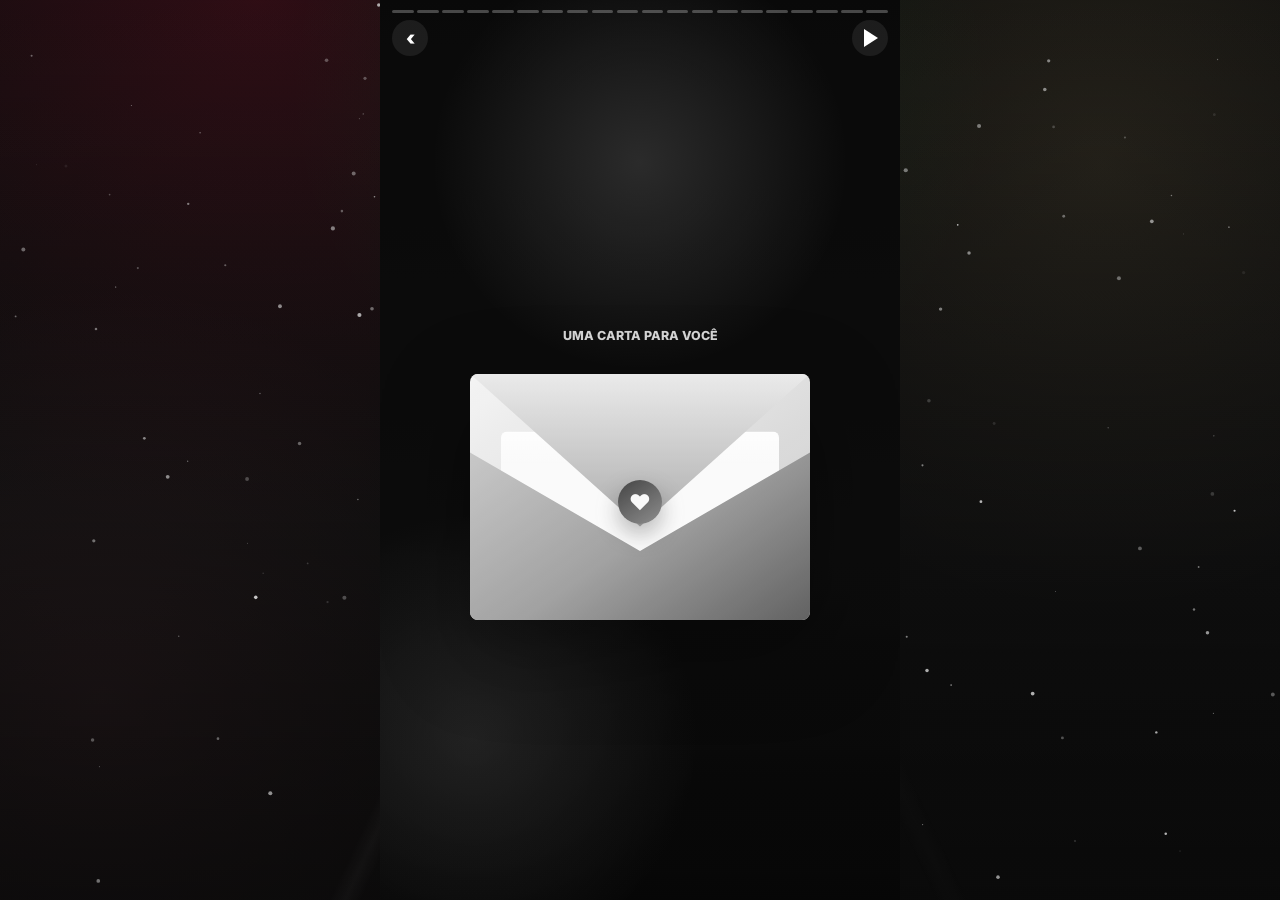
==== commit 39a264af: "Atualiza titulo da pagina" ====
--- a/index.html
+++ b/index.html
@@ -4,7 +4,7 @@
     <meta charset="UTF-8" />
     <meta name="viewport" content="width=device-width, initial-scale=1.0" />
     <meta name="theme-color" content="#081426" />
-    <title>Feliz Dia dos Namorados</title>
+    <title>URPY</title>
     <link rel="preconnect" href="https://fonts.googleapis.com" />
     <link rel="preconnect" href="https://fonts.gstatic.com" crossorigin />
     <link
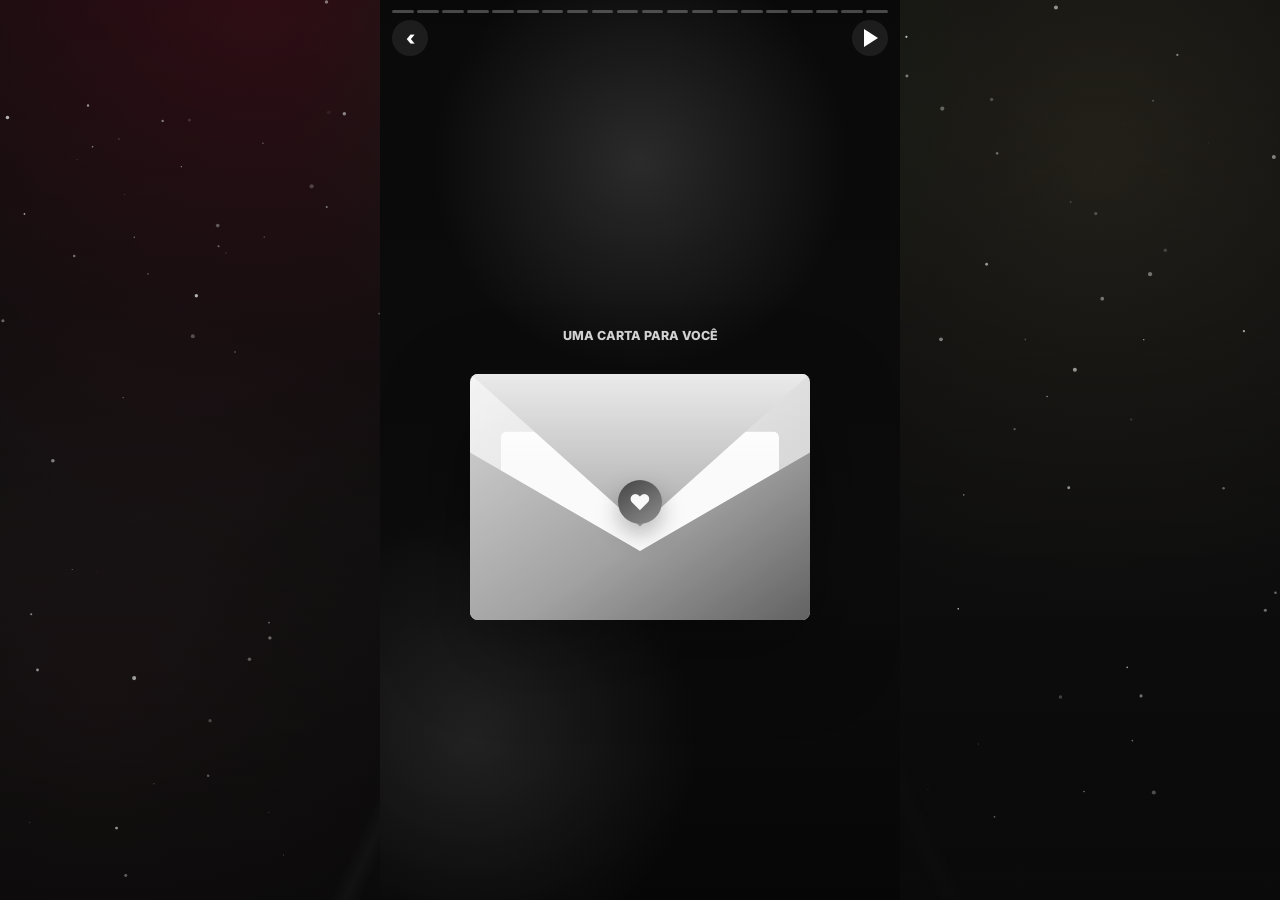
==== commit 0de95585: "Atualiza texto do player" ====
--- a/index.html
+++ b/index.html
@@ -53,7 +53,7 @@
       <section id="musica" class="section player-card story" aria-label="Player da m&uacute;sica">
         <div class="player-card__top">
           <span>v</span>
-          <strong>Juntos para sempre</strong>
+          <strong>Por todos os belos momentos que vivemos</strong>
           <span>&bull;&bull;&bull;</span>
         </div>
         <div class="player-card__cover">
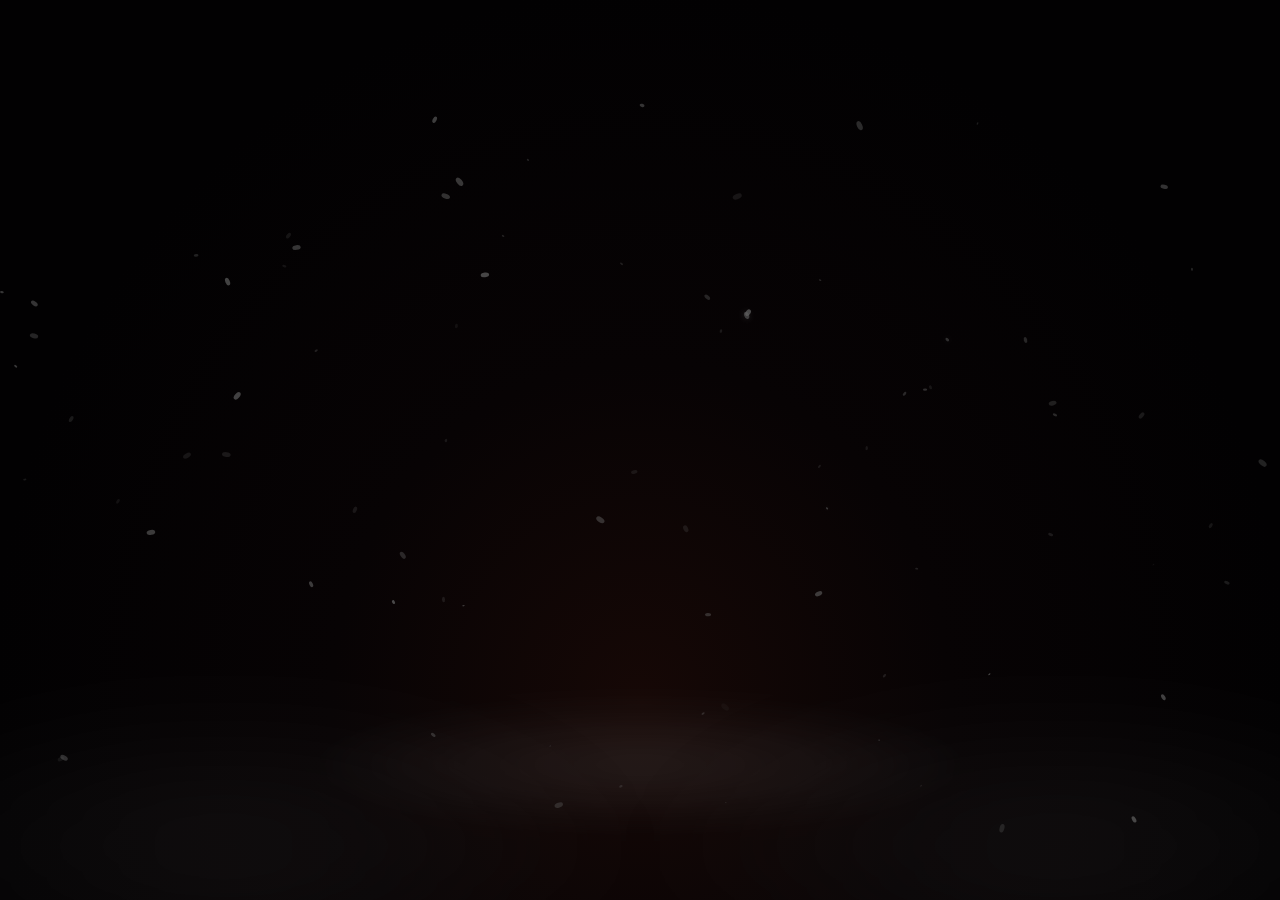
==== commit 6678a3b9: "Cria animacao cinematografica da fenix" ====
--- a/index.html
+++ b/index.html
@@ -3,406 +3,39 @@
   <head>
     <meta charset="UTF-8" />
     <meta name="viewport" content="width=device-width, initial-scale=1.0" />
-    <meta name="theme-color" content="#081426" />
-    <title>URPY</title>
+    <meta name="theme-color" content="#050304" />
+    <meta name="description" content="Das cinzas, um novo começo." />
+    <title>Página em manutenção</title>
     <link rel="preconnect" href="https://fonts.googleapis.com" />
     <link rel="preconnect" href="https://fonts.gstatic.com" crossorigin />
-    <link
-      href="https://fonts.googleapis.com/css2?family=Inter:wght@400;500;700;800&family=Playfair+Display:wght@600;700;800&display=swap"
-      rel="stylesheet"
-    />
-    <link rel="stylesheet" href="styles.css" />
+    <link href="https://fonts.googleapis.com/css2?family=Cinzel:wght@500;600&family=DM+Sans:wght@400;500;600&display=swap" rel="stylesheet" />
+    <link rel="stylesheet" href="style.css" />
   </head>
   <body>
+    <main class="experience" data-experience>
+      <canvas id="effects" aria-hidden="true"></canvas>
+      <audio id="loveSong" src="assets/audio/te-amare.mp3" autoplay loop preload="auto" playsinline></audio>
 
-    <canvas id="stars" class="stars" aria-hidden="true"></canvas>
-    <div class="heart-burst" data-heart-burst aria-hidden="true"></div>
-    <audio id="loveSong" src="assets/audio/te-amare.mp3" preload="metadata" playsinline></audio>
+      <div class="atmosphere" aria-hidden="true">
+        <div class="volumetric-light"></div>
+        <div class="ground-glow"></div>
+        <div class="smoke smoke--one"></div>
+        <div class="smoke smoke--two"></div>
+      </div>
 
-    <header class="story-top" aria-label="Topo dos status">
-      <div class="story-progress" data-story-progress></div>
-      <div class="story-top__bar">
-        <button type="button" aria-label="Voltar" data-prev-story>&lsaquo;</button>
-        <strong aria-hidden="true"></strong>
-        <button type="button" aria-label="Tocar ou pausar m&uacute;sica" data-play-music data-play-icon></button>
-      </div>
-    </header>
-
-    <main class="stories" data-stories>
-      <section class="section letter-status story is-active" aria-label="Carta inicial">
-        <div class="letter-status__wrap">
-          <p class="eyebrow">uma carta para voc&ecirc;</p>
-          <button class="letter-envelope" type="button" data-open-letter aria-label="Abrir carta">
-            <span class="letter-envelope__back"></span>
-            <span class="letter-envelope__paper" aria-hidden="true"></span>
-            <span class="letter-envelope__flap"></span>
-            <span class="letter-envelope__front"></span>
-            <span class="letter-envelope__heart" aria-hidden="true">&hearts;</span>
-          </button>
-          <article class="letter-status__paper" data-letter-paper>
-            <p>Urpy,</p>
-            <p>Soy consciente del error que comet&iacute; y del da&ntilde;o que te caus&eacute;. No lo digo por decirlo ni para que suene bonito; lo digo porque lo entend&iacute; de verdad. Me doli&oacute; darme cuenta de que fui yo quien lastim&oacute; a alguien que no lo merec&iacute;a.</p>
-            <p>Hay cosas que uno no puede deshacer aunque quiera, y esta es una de ellas. S&eacute; que pedir perd&oacute;n no arregla nada por s&iacute; solo, pero necesito que entiendas que no pasa un momento en el que no piense en lo que hice, en c&oacute;mo te sentiste y en todo lo que pude haber hecho diferente.</p>
-            <p>Cuando alguien te importa de verdad, el peso de haberle fallado no desaparece f&aacute;cilmente. S&iacute;, las personas cambian, pero no por obligaci&oacute;n ni por miedo a perder; cambian cuando realmente les importa alguien, cuando entienden lo que tienen enfrente y deciden ser mejores.</p>
-            <p>Yo quiero que veas ese cambio en m&iacute;, no con palabras, sino con acciones y con todo lo que estoy dispuesto a hacer. No te pido que olvides ni que conf&iacute;es de inmediato; solo te pido la oportunidad de demostrarte que puedo ser alguien distinto: alguien que aprendi&oacute;, que entendi&oacute; y que est&aacute; dispuesto a reconstruir lo que rompi&oacute;.</p>
-            <p>Aunque quiz&aacute; no pueda perdonarme del todo, s&iacute; quiero luchar por volver a ser alguien que no te haga da&ntilde;o, sino que te cuide como siempre deb&iacute; hacerlo.</p>
-          </article>
-        </div>
+      <section class="message" aria-labelledby="page-title">
+        <p class="message__eyebrow">DAS CINZAS, UM NOVO COMEÇO</p>
+        <h1 id="page-title">PÁGINA EM<br /><em>MANUTENÇÃO</em></h1>
+        <a class="message__button" href="https://youtube.com/sharing/invite/XwumMnNOWZWVRpto" target="_blank" rel="noopener noreferrer">
+          APERTE ESTE BOTÃO
+          <svg viewBox="0 0 24 24" aria-hidden="true"><path d="M5 12h14M13 6l6 6-6 6" /></svg>
+        </a>
       </section>
 
-      <section id="musica" class="section player-card story" aria-label="Player da m&uacute;sica">
-        <div class="player-card__top">
-          <span>v</span>
-          <strong>Por todos os belos momentos que vivemos</strong>
-          <span>&bull;&bull;&bull;</span>
-        </div>
-        <div class="player-card__cover">
-          <img src="assets/fotos/musica.jpeg" alt="Cristhian e Urpy na capa da m&uacute;sica" />
-        </div>
-        <div class="player-card__meta">
-          <div>
-            <h2>Te Amar&eacute;</h2>
-            <p>William Luna</p>
-          </div>
-          <button type="button" data-play-music data-play-icon aria-label="Tocar ou pausar m&uacute;sica"></button>
-        </div>
-        <button class="player-card__bar" type="button" aria-label="Avan&ccedil;ar m&uacute;sica" data-seek-bar>
-          <span data-play-progress></span>
-        </button>
-        <div class="player-card__time">
-          <span data-current-time>0:00</span>
-          <span data-remaining-time>-0:00</span>
-        </div>
-        <div class="player-card__controls">
-          <button type="button" aria-label="Reiniciar m&uacute;sica" data-restart-music>&#8644;</button>
-          <button type="button" aria-label="Voltar 10 segundos" data-back-music>&#9664;</button>
-          <button type="button" class="player-card__pause" aria-label="Tocar ou pausar m&uacute;sica" data-play-music data-play-icon></button>
-          <button type="button" aria-label="Avancar 10 segundos" data-forward-music>&#9654;</button>
-          <button type="button" aria-label="Repetir m&uacute;sica" data-loop-music>&#8635;</button>
-        </div>
-        <p data-music-status></p>
-      </section>
-
-      <section class="section polaroid-status polaroid-status--left story" aria-label="Foto em polaroid">
-        <div class="polaroid-status__wrap">
-          <p class="eyebrow">uma lembran&ccedil;a guardada</p>
-          <div class="polaroid-stack polaroid-stack--one">
-            <figure class="polaroid-status__photo">
-              <img src="assets/fotos/polaroid-01.jpeg" alt="Cristhian e Urpy em uma lembran&ccedil;a especial" />
-              <figcaption>Uma das primeiras fotos juntos</figcaption>
-              <small>23/09/2016 - Deck da Liberdade</small>
-            </figure>
-          </div>
-        </div>
-      </section>
-
-      <section class="section polaroid-status polaroid-status--right story" aria-label="Foto em polaroid de 2017">
-        <div class="polaroid-status__wrap">
-          <p class="eyebrow">mais um capitulo nosso</p>
-          <div class="polaroid-stack polaroid-stack--two">
-            <figure class="polaroid-status__photo polaroid-status__photo--back">
-              <img src="assets/fotos/polaroid-01.jpeg" alt="" />
-              <figcaption>Uma das primeiras fotos juntos</figcaption>
-              <small>23/09/2016</small>
-            </figure>
-            <figure class="polaroid-status__photo">
-              <img src="assets/fotos/polaroid-02.jpeg" alt="Cristhian e Urpy em 24 de junho de 2017" />
-              <figcaption>Mais uma lembran&ccedil;a com voc&ecirc;</figcaption>
-              <small>24/06/2017</small>
-            </figure>
-          </div>
-        </div>
-      </section>
-
-      <section class="section polaroid-status polaroid-status--left story" aria-label="Primeira selfie juntos">
-        <div class="polaroid-status__wrap">
-          <p class="eyebrow">selfie que virou hist&oacute;ria</p>
-          <div class="polaroid-stack polaroid-stack--three">
-            <figure class="polaroid-status__photo polaroid-status__photo--back polaroid-status__photo--back-two">
-              <img src="assets/fotos/polaroid-01.jpeg" alt="" />
-              <figcaption>Uma das primeiras fotos juntos</figcaption>
-              <small>23/09/2016</small>
-            </figure>
-            <figure class="polaroid-status__photo polaroid-status__photo--back">
-              <img src="assets/fotos/polaroid-02.jpeg" alt="" />
-              <figcaption>Mais uma lembran&ccedil;a com voc&ecirc;</figcaption>
-              <small>24/06/2017</small>
-            </figure>
-            <figure class="polaroid-status__photo">
-              <img src="assets/fotos/polaroid-03.jpeg" alt="Primeira selfie de Cristhian e Urpy juntos" />
-              <figcaption>Primeira selfie juntos</figcaption>
-              <small>O come&ccedil;o de tantas mem&oacute;rias</small>
-            </figure>
-          </div>
-        </div>
-      </section>
-
-      <section class="section polaroid-status polaroid-status--right story" aria-label="Abra&ccedil;o gostoso">
-        <div class="polaroid-status__wrap">
-          <p class="eyebrow">um abra&ccedil;o nosso</p>
-          <div class="polaroid-stack polaroid-stack--four">
-            <figure class="polaroid-status__photo polaroid-status__photo--back polaroid-status__photo--back-three">
-              <img src="assets/fotos/polaroid-01.jpeg" alt="" />
-              <figcaption>Uma das primeiras fotos juntos</figcaption>
-              <small>23/09/2016</small>
-            </figure>
-            <figure class="polaroid-status__photo polaroid-status__photo--back polaroid-status__photo--back-two">
-              <img src="assets/fotos/polaroid-02.jpeg" alt="" />
-              <figcaption>Mais uma lembran&ccedil;a com voc&ecirc;</figcaption>
-              <small>24/06/2017</small>
-            </figure>
-            <figure class="polaroid-status__photo polaroid-status__photo--back">
-              <img src="assets/fotos/polaroid-03.jpeg" alt="" />
-              <figcaption>Primeira selfie juntos</figcaption>
-              <small>O come&ccedil;o de tantas mem&oacute;rias</small>
-            </figure>
-            <figure class="polaroid-status__photo">
-              <img src="assets/fotos/polaroid-04.jpeg" alt="Cristhian e Urpy abracados" />
-              <figcaption>Que abra&ccedil;o gostoso</figcaption>
-              <small>Meu lugar favorito</small>
-            </figure>
-          </div>
-        </div>
-      </section>
-
-      <section class="section polaroid-status polaroid-status--left story" aria-label="Dia da sua formatura">
-        <div class="polaroid-status__wrap">
-          <p class="eyebrow">um dia de orgulho</p>
-          <div class="polaroid-stack polaroid-stack--five">
-            <figure class="polaroid-status__photo polaroid-status__photo--back polaroid-status__photo--back-four">
-              <img src="assets/fotos/polaroid-01.jpeg" alt="" />
-              <figcaption>Uma das primeiras fotos juntos</figcaption>
-              <small>23/09/2016</small>
-            </figure>
-            <figure class="polaroid-status__photo polaroid-status__photo--back polaroid-status__photo--back-three">
-              <img src="assets/fotos/polaroid-02.jpeg" alt="" />
-              <figcaption>Mais uma lembran&ccedil;a com voc&ecirc;</figcaption>
-              <small>24/06/2017</small>
-            </figure>
-            <figure class="polaroid-status__photo polaroid-status__photo--back polaroid-status__photo--back-two">
-              <img src="assets/fotos/polaroid-03.jpeg" alt="" />
-              <figcaption>Primeira selfie juntos</figcaption>
-              <small>O come&ccedil;o de tantas mem&oacute;rias</small>
-            </figure>
-            <figure class="polaroid-status__photo polaroid-status__photo--back">
-              <img src="assets/fotos/polaroid-04.jpeg" alt="" />
-              <figcaption>Que abra&ccedil;o gostoso</figcaption>
-              <small>Meu lugar favorito</small>
-            </figure>
-            <figure class="polaroid-status__photo">
-              <img src="assets/fotos/polaroid-05.jpeg" alt="Cristhian e Urpy no dia da formatura" />
-              <figcaption>Dia da sua formatura</figcaption>
-              <small>Orgulho de voc&ecirc;</small>
-            </figure>
-          </div>
-        </div>
-      </section>
-
-      <section class="section polaroid-status polaroid-status--right story" aria-label="Primeiro beijo">
-        <div class="polaroid-status__wrap">
-          <p class="eyebrow">um beijo para sempre</p>
-          <div class="polaroid-stack polaroid-stack--six">
-            <figure class="polaroid-status__photo polaroid-status__photo--back polaroid-status__photo--back-four">
-              <img src="assets/fotos/polaroid-02.jpeg" alt="" />
-              <figcaption>Mais uma lembran&ccedil;a com voc&ecirc;</figcaption>
-              <small>24/06/2017</small>
-            </figure>
-            <figure class="polaroid-status__photo polaroid-status__photo--back polaroid-status__photo--back-three">
-              <img src="assets/fotos/polaroid-03.jpeg" alt="" />
-              <figcaption>Primeira selfie juntos</figcaption>
-              <small>O come&ccedil;o de tantas mem&oacute;rias</small>
-            </figure>
-            <figure class="polaroid-status__photo polaroid-status__photo--back polaroid-status__photo--back-two">
-              <img src="assets/fotos/polaroid-04.jpeg" alt="" />
-              <figcaption>Que abra&ccedil;o gostoso</figcaption>
-              <small>Meu lugar favorito</small>
-            </figure>
-            <figure class="polaroid-status__photo polaroid-status__photo--back">
-              <img src="assets/fotos/polaroid-05.jpeg" alt="" />
-              <figcaption>Dia da sua formatura</figcaption>
-              <small>Orgulho de voc&ecirc;</small>
-            </figure>
-            <figure class="polaroid-status__photo">
-              <img src="assets/fotos/polaroid-06.jpeg" alt="Cristhian e Urpy no primeiro beijo" />
-              <figcaption>El primer beso, &iexcl;es para siempre!</figcaption>
-              <small>Nuestro recuerdo eterno</small>
-            </figure>
-          </div>
-        </div>
-      </section>
-
-      <section class="section polaroid-status polaroid-status--left story" aria-label="Lembra do zool&oacute;gico">
-        <div class="polaroid-status__wrap">
-          <p class="eyebrow">um passeio que ficou guardado</p>
-          <div class="polaroid-stack">
-            <figure class="polaroid-status__photo polaroid-status__photo--back polaroid-status__photo--back-four"><img src="assets/fotos/polaroid-03.jpeg" alt="" /><figcaption>Primeira selfie juntos</figcaption></figure>
-            <figure class="polaroid-status__photo polaroid-status__photo--back polaroid-status__photo--back-three"><img src="assets/fotos/polaroid-04.jpeg" alt="" /><figcaption>Que abra&ccedil;o gostoso</figcaption></figure>
-            <figure class="polaroid-status__photo polaroid-status__photo--back polaroid-status__photo--back-two"><img src="assets/fotos/polaroid-05.jpeg" alt="" /><figcaption>Dia da sua formatura</figcaption></figure>
-            <figure class="polaroid-status__photo polaroid-status__photo--back"><img src="assets/fotos/polaroid-06.jpeg" alt="" /><figcaption>El primer beso, &iexcl;es para siempre!</figcaption></figure>
-            <figure class="polaroid-status__photo"><img src="assets/fotos/polaroid-07.jpeg" alt="Cristhian e Urpy no zool&oacute;gico" /><figcaption>Lembra do zool&oacute;gico?</figcaption></figure>
-          </div>
-        </div>
-      </section>
-
-      <section class="section polaroid-status polaroid-status--right story" aria-label="Primeiro encontro de casais">
-        <div class="polaroid-status__wrap">
-          <p class="eyebrow">nosso mundo encontrando outros mundos</p>
-          <div class="polaroid-stack">
-            <figure class="polaroid-status__photo polaroid-status__photo--back polaroid-status__photo--back-four"><img src="assets/fotos/polaroid-04.jpeg" alt="" /><figcaption>Que abra&ccedil;o gostoso</figcaption></figure>
-            <figure class="polaroid-status__photo polaroid-status__photo--back polaroid-status__photo--back-three"><img src="assets/fotos/polaroid-05.jpeg" alt="" /><figcaption>Dia da sua formatura</figcaption></figure>
-            <figure class="polaroid-status__photo polaroid-status__photo--back polaroid-status__photo--back-two"><img src="assets/fotos/polaroid-06.jpeg" alt="" /><figcaption>El primer beso, &iexcl;es para siempre!</figcaption></figure>
-            <figure class="polaroid-status__photo polaroid-status__photo--back"><img src="assets/fotos/polaroid-07.jpeg" alt="" /><figcaption>Lembra do zool&oacute;gico?</figcaption></figure>
-            <figure class="polaroid-status__photo"><img src="assets/fotos/polaroid-08.jpeg" alt="Primeiro encontro de casais" /><figcaption>Primeiro encontro de casais</figcaption></figure>
-          </div>
-        </div>
-      </section>
-
-      <section class="section polaroid-status polaroid-status--left story" aria-label="Como esquecer S&atilde;o Roque">
-        <div class="polaroid-status__wrap">
-          <p class="eyebrow">um lugar que virou saudade</p>
-          <div class="polaroid-stack">
-            <figure class="polaroid-status__photo polaroid-status__photo--back polaroid-status__photo--back-four"><img src="assets/fotos/polaroid-05.jpeg" alt="" /><figcaption>Dia da sua formatura</figcaption></figure>
-            <figure class="polaroid-status__photo polaroid-status__photo--back polaroid-status__photo--back-three"><img src="assets/fotos/polaroid-06.jpeg" alt="" /><figcaption>El primer beso, &iexcl;es para siempre!</figcaption></figure>
-            <figure class="polaroid-status__photo polaroid-status__photo--back polaroid-status__photo--back-two"><img src="assets/fotos/polaroid-07.jpeg" alt="" /><figcaption>Lembra do zool&oacute;gico?</figcaption></figure>
-            <figure class="polaroid-status__photo polaroid-status__photo--back"><img src="assets/fotos/polaroid-08.jpeg" alt="" /><figcaption>Primeiro encontro de casais</figcaption></figure>
-            <figure class="polaroid-status__photo"><img src="assets/fotos/polaroid-09.jpeg" alt="Cristhian e Urpy em S&atilde;o Roque" /><figcaption>Como esquecer S&atilde;o Roque</figcaption></figure>
-          </div>
-        </div>
-      </section>
-
-      <section class="section polaroid-status polaroid-status--right story" aria-label="Video massa">
-        <div class="polaroid-status__wrap">
-          <p class="eyebrow">tem coisas que ficam para depois</p>
-          <div class="polaroid-stack">
-            <figure class="polaroid-status__photo polaroid-status__photo--back polaroid-status__photo--back-four"><img src="assets/fotos/polaroid-06.jpeg" alt="" /><figcaption>El primer beso, &iexcl;es para siempre!</figcaption></figure>
-            <figure class="polaroid-status__photo polaroid-status__photo--back polaroid-status__photo--back-three"><img src="assets/fotos/polaroid-07.jpeg" alt="" /><figcaption>Lembra do zool&oacute;gico?</figcaption></figure>
-            <figure class="polaroid-status__photo polaroid-status__photo--back polaroid-status__photo--back-two"><img src="assets/fotos/polaroid-08.jpeg" alt="" /><figcaption>Primeiro encontro de casais</figcaption></figure>
-            <figure class="polaroid-status__photo polaroid-status__photo--back"><img src="assets/fotos/polaroid-09.jpeg" alt="" /><figcaption>Como esquecer S&atilde;o Roque</figcaption></figure>
-            <figure class="polaroid-status__photo"><img src="assets/fotos/polaroid-10.jpeg" alt="Lembran&ccedil;a especial" /><figcaption>Tem um v&iacute;deo massa, mas te mostro depois</figcaption></figure>
-          </div>
-        </div>
-      </section>
-
-      <section class="section polaroid-status polaroid-status--left story" aria-label="Amamos carne">
-        <div class="polaroid-status__wrap">
-          <p class="eyebrow">nossas risadas tamb&eacute;m tem sabor</p>
-          <div class="polaroid-stack">
-            <figure class="polaroid-status__photo polaroid-status__photo--back polaroid-status__photo--back-four"><img src="assets/fotos/polaroid-07.jpeg" alt="" /><figcaption>Lembra do zool&oacute;gico?</figcaption></figure>
-            <figure class="polaroid-status__photo polaroid-status__photo--back polaroid-status__photo--back-three"><img src="assets/fotos/polaroid-08.jpeg" alt="" /><figcaption>Primeiro encontro de casais</figcaption></figure>
-            <figure class="polaroid-status__photo polaroid-status__photo--back polaroid-status__photo--back-two"><img src="assets/fotos/polaroid-09.jpeg" alt="" /><figcaption>Como esquecer S&atilde;o Roque</figcaption></figure>
-            <figure class="polaroid-status__photo polaroid-status__photo--back"><img src="assets/fotos/polaroid-10.jpeg" alt="" /><figcaption>Tem um v&iacute;deo massa, mas te mostro depois</figcaption></figure>
-            <figure class="polaroid-status__photo"><img src="assets/fotos/polaroid-11.jpeg" alt="Lembran&ccedil;a com comida" /><figcaption>Muito bom, mas amamos carne hahahaha</figcaption></figure>
-          </div>
-        </div>
-      </section>
-
-      <section class="section polaroid-status polaroid-status--right story" aria-label="La llajta">
-        <div class="polaroid-status__wrap">
-          <p class="eyebrow">un recuerdo de la llajta</p>
-          <div class="polaroid-stack">
-            <figure class="polaroid-status__photo polaroid-status__photo--back polaroid-status__photo--back-four"><img src="assets/fotos/polaroid-08.jpeg" alt="" /><figcaption>Primeiro encontro de casais</figcaption></figure>
-            <figure class="polaroid-status__photo polaroid-status__photo--back polaroid-status__photo--back-three"><img src="assets/fotos/polaroid-09.jpeg" alt="" /><figcaption>Como esquecer S&atilde;o Roque</figcaption></figure>
-            <figure class="polaroid-status__photo polaroid-status__photo--back polaroid-status__photo--back-two"><img src="assets/fotos/polaroid-10.jpeg" alt="" /><figcaption>Tem um v&iacute;deo massa, mas te mostro depois</figcaption></figure>
-            <figure class="polaroid-status__photo polaroid-status__photo--back"><img src="assets/fotos/polaroid-11.jpeg" alt="" /><figcaption>Muito bom, mas amamos carne hahahaha</figcaption></figure>
-            <figure class="polaroid-status__photo"><img src="assets/fotos/polaroid-12.jpeg" alt="La llajta" /><figcaption>La llajta, lindo recuerdo</figcaption></figure>
-          </div>
-        </div>
-      </section>
-
-      <section class="section polaroid-status polaroid-status--left story" aria-label="Estaba nublado">
-        <div class="polaroid-status__wrap">
-          <p class="eyebrow">mesmo com o c&eacute;u fechado</p>
-          <div class="polaroid-stack">
-            <figure class="polaroid-status__photo polaroid-status__photo--back polaroid-status__photo--back-four"><img src="assets/fotos/polaroid-09.jpeg" alt="" /><figcaption>Como esquecer S&atilde;o Roque</figcaption></figure>
-            <figure class="polaroid-status__photo polaroid-status__photo--back polaroid-status__photo--back-three"><img src="assets/fotos/polaroid-10.jpeg" alt="" /><figcaption>Tem um v&iacute;deo massa, mas te mostro depois</figcaption></figure>
-            <figure class="polaroid-status__photo polaroid-status__photo--back polaroid-status__photo--back-two"><img src="assets/fotos/polaroid-11.jpeg" alt="" /><figcaption>Muito bom, mas amamos carne hahahaha</figcaption></figure>
-            <figure class="polaroid-status__photo polaroid-status__photo--back"><img src="assets/fotos/polaroid-12.jpeg" alt="" /><figcaption>La llajta, lindo recuerdo</figcaption></figure>
-            <figure class="polaroid-status__photo"><img src="assets/fotos/polaroid-13.jpeg" alt="Dia nublado" /><figcaption>Estaba nublado&hellip;</figcaption></figure>
-          </div>
-        </div>
-      </section>
-
-      <section class="section polaroid-status polaroid-status--right story" aria-label="Quase n&atilde;o subimos">
-        <div class="polaroid-status__wrap">
-          <p class="eyebrow">quando tudo fica perfeito</p>
-          <div class="polaroid-stack">
-            <figure class="polaroid-status__photo polaroid-status__photo--back polaroid-status__photo--back-four"><img src="assets/fotos/polaroid-10.jpeg" alt="" /><figcaption>Tem um v&iacute;deo massa, mas te mostro depois</figcaption></figure>
-            <figure class="polaroid-status__photo polaroid-status__photo--back polaroid-status__photo--back-three"><img src="assets/fotos/polaroid-11.jpeg" alt="" /><figcaption>Muito bom, mas amamos carne hahahaha</figcaption></figure>
-            <figure class="polaroid-status__photo polaroid-status__photo--back polaroid-status__photo--back-two"><img src="assets/fotos/polaroid-12.jpeg" alt="" /><figcaption>La llajta, lindo recuerdo</figcaption></figure>
-            <figure class="polaroid-status__photo polaroid-status__photo--back"><img src="assets/fotos/polaroid-13.jpeg" alt="" /><figcaption>Estaba nublado&hellip;</figcaption></figure>
-            <figure class="polaroid-status__photo"><img src="assets/fotos/polaroid-16.jpeg" alt="Tudo perfeito contigo" /><figcaption>&hellip; pero contigo todo es perfecto!</figcaption></figure>
-          </div>
-        </div>
-      </section>
-
-      <section class="section polaroid-status polaroid-status--left story" aria-label="Me encanta esta foto">
-        <div class="polaroid-status__wrap">
-          <p class="eyebrow">uma foto que eu guardaria mil vezes</p>
-          <div class="polaroid-stack">
-            <figure class="polaroid-status__photo polaroid-status__photo--back polaroid-status__photo--back-four"><img src="assets/fotos/polaroid-11.jpeg" alt="" /><figcaption>Muito bom, mas amamos carne hahahaha</figcaption></figure>
-            <figure class="polaroid-status__photo polaroid-status__photo--back polaroid-status__photo--back-three"><img src="assets/fotos/polaroid-12.jpeg" alt="" /><figcaption>La llajta, lindo recuerdo</figcaption></figure>
-            <figure class="polaroid-status__photo polaroid-status__photo--back polaroid-status__photo--back-two"><img src="assets/fotos/polaroid-13.jpeg" alt="" /><figcaption>Estaba nublado&hellip;</figcaption></figure>
-            <figure class="polaroid-status__photo polaroid-status__photo--back"><img src="assets/fotos/polaroid-14.jpeg" alt="" /><figcaption>Quasi no subimos hahahaha</figcaption></figure>
-            <figure class="polaroid-status__photo"><img src="assets/fotos/polaroid-15.jpeg" alt="Foto favorita" /><figcaption>Me encanta esta foto!!</figcaption></figure>
-          </div>
-        </div>
-      </section>
-
-      <section class="section polaroid-status polaroid-status--right story" aria-label="Contigo todo es perfecto">
-        <div class="polaroid-status__wrap">
-          <p class="eyebrow">a subida que quase virou hist&oacute;ria</p>
-          <div class="polaroid-stack">
-            <figure class="polaroid-status__photo polaroid-status__photo--back polaroid-status__photo--back-four"><img src="assets/fotos/polaroid-12.jpeg" alt="" /><figcaption>La llajta, lindo recuerdo</figcaption></figure>
-            <figure class="polaroid-status__photo polaroid-status__photo--back polaroid-status__photo--back-three"><img src="assets/fotos/polaroid-13.jpeg" alt="" /><figcaption>Estaba nublado&hellip;</figcaption></figure>
-            <figure class="polaroid-status__photo polaroid-status__photo--back polaroid-status__photo--back-two"><img src="assets/fotos/polaroid-14.jpeg" alt="" /><figcaption>Quasi no subimos hahahaha</figcaption></figure>
-            <figure class="polaroid-status__photo polaroid-status__photo--back"><img src="assets/fotos/polaroid-15.jpeg" alt="" /><figcaption>Me encanta esta foto!!</figcaption></figure>
-            <figure class="polaroid-status__photo"><img src="assets/fotos/polaroid-14.jpeg" alt="Quase n&atilde;o subimos" /><figcaption>Quasi no subimos hahahaha</figcaption></figure>
-          </div>
-        </div>
-      </section>
-
-      <section class="section polaroid-status polaroid-status--left story" aria-label="Voc&ecirc; e linda">
-        <div class="polaroid-status__wrap">
-          <p class="eyebrow">quando voc&ecirc; ilumina tudo</p>
-          <div class="polaroid-stack">
-            <figure class="polaroid-status__photo polaroid-status__photo--back polaroid-status__photo--back-four"><img src="assets/fotos/polaroid-13.jpeg" alt="" /><figcaption>Estaba nublado&hellip;</figcaption></figure>
-            <figure class="polaroid-status__photo polaroid-status__photo--back polaroid-status__photo--back-three"><img src="assets/fotos/polaroid-14.jpeg" alt="" /><figcaption>Quasi no subimos hahahaha</figcaption></figure>
-            <figure class="polaroid-status__photo polaroid-status__photo--back polaroid-status__photo--back-two"><img src="assets/fotos/polaroid-15.jpeg" alt="" /><figcaption>Me encanta esta foto!!</figcaption></figure>
-            <figure class="polaroid-status__photo polaroid-status__photo--back"><img src="assets/fotos/polaroid-16.jpeg" alt="" /><figcaption>&hellip; pero contigo todo es perfecto!</figcaption></figure>
-            <figure class="polaroid-status__photo"><img src="assets/fotos/polaroid-17.jpeg" alt="Urpy linda" /><figcaption>Como voc&ecirc; &eacute; LINDAAA!</figcaption></figure>
-          </div>
-        </div>
-      </section>
-
-      <section class="section couple-card story" aria-label="Tempo juntos" data-final-counter>
-        <img src="assets/fotos/casal-01.jpeg" alt="Cristhian e Urpy juntos" />
-        <div class="couple-card__body">
-          <h2>Cristhian e Urpy</h2>
-          <p>Desde 16/09/2016 &agrave;s 08:22 am</p>
-          <div class="couple-card__stats">
-            <article><strong data-count="years">0</strong><span>Anos</span></article>
-            <article><strong data-count="months">0</strong><span>Meses</span></article>
-            <article><strong data-count="days-part">0</strong><span>Dias</span></article>
-            <article><strong data-count="hours-part">0</strong><span>Horas</span></article>
-            <article><strong data-count="minutes-part">0</strong><span>Minutos</span></article>
-            <article><strong data-count="seconds-part">0</strong><span>Segundos</span></article>
-          </div>
-          <button class="couple-card__continue" type="button" data-show-invite>Continuar</button>
-          <article class="invite-note" data-invite-note>
-            <p class="eyebrow">uma nova lembran&ccedil;a</p>
-            <h2>Voc&ecirc; n&atilde;o vai se arrepender.</h2>
-            <p>Te espero no Restaurante Bosco, na Rua Jo&atilde;o Moura, 976, no dia 23/07/2026, &agrave;s 19:00.</p>
-            <button type="button" data-accept-invite>Aceitar convite</button>
-          </article>
-        </div>
-      </section>
-
-      <button class="story-zone story-zone--prev" type="button" aria-label="Status anterior" data-prev-story></button>
-      <button class="story-zone story-zone--next" type="button" aria-label="Pr&oacute;ximo status" data-next-story></button>
+      <button class="replay" type="button" data-replay aria-label="Repetir animação">
+        <svg viewBox="0 0 24 24" aria-hidden="true"><path d="M20 11a8 8 0 1 0-2.3 5.7M20 4v7h-7" /></svg>
+      </button>
     </main>
-
     <script src="script.js"></script>
   </body>
 </html>
-
-
--- a/style.css
+++ b/style.css
@@ -0,0 +1,80 @@
+:root { color-scheme: dark; font-family: "DM Sans", sans-serif; background: #030203; color: #f4efeb; }
+/* Base e palco cinematográfico */
+* { box-sizing: border-box; }
+html, body { width: 100%; min-height: 100%; }
+body { margin: 0; overflow: hidden; background: #030203; }
+button, a { -webkit-tap-highlight-color: transparent; }
+
+.experience {
+  position: relative;
+  isolation: isolate;
+  width: 100%;
+  min-height: 100svh;
+  overflow: hidden;
+  background: radial-gradient(ellipse at 50% 78%, #160806 0%, #070304 34%, #020102 72%);
+}
+#effects, .atmosphere { position: absolute; inset: 0; width: 100%; height: 100%; }
+#effects { z-index: 3; pointer-events: none; }
+.atmosphere { z-index: 1; pointer-events: none; }
+#effects, .atmosphere { filter: grayscale(calc(1 - var(--color-progress, 0))); }
+.volumetric-light {
+  position: absolute;
+  top: 17%; left: 50%;
+  width: min(74vw, 760px); aspect-ratio: 1;
+  border-radius: 50%;
+  background: radial-gradient(circle, rgba(202,35,99,.13), rgba(121,19,66,.045) 42%, transparent 70%);
+  filter: blur(26px); opacity: 0; transform: translateX(-50%);
+  transition: opacity 2s ease;
+}
+.ground-glow {
+  position: absolute; left: 50%; bottom: 7%;
+  width: min(76vw,760px); height: 16%; border-radius: 50%;
+  background: radial-gradient(ellipse, rgba(255,103,34,.24), transparent 68%);
+  filter: blur(18px); opacity: .12; transform: translateX(-50%) scale(.5);
+  transition: opacity 1.6s ease, transform 2s ease;
+}
+.smoke {
+  position: absolute; bottom: -12%; width: 65%; height: 36%; border-radius: 50%;
+  background: radial-gradient(ellipse, rgba(70,57,54,.2), transparent 70%);
+  filter: blur(32px); animation: smokeDrift 10s ease-in-out infinite alternate;
+}
+.smoke--one { left: -15%; }
+.smoke--two { right: -15%; animation-delay: -5s; }
+.phase-embers .ground-glow { opacity: .75; transform: translateX(-50%) scale(1); }
+.phase-wings .volumetric-light, .phase-flight .volumetric-light { opacity: .72; }
+
+/* Conteúdo minimalista revelado após a formação da fênix */
+.message {
+  position: absolute; z-index: 6; left: 50%; bottom: max(30px,env(safe-area-inset-bottom));
+  width: min(90%,480px); text-align: center; opacity: 0; transform: translate(-50%,12px);
+  pointer-events: none; transition: opacity 1s ease, transform 1s ease;
+}
+.phase-complete .message { opacity: 1; transform: translate(-50%,0); pointer-events: auto; }
+.message::before {
+  position: absolute; z-index: -1; inset: -40px -12vw -24px;
+  background: radial-gradient(ellipse, rgba(2,1,2,.94) 8%, rgba(2,1,2,.68) 54%, transparent 74%); content: "";
+}
+.message__eyebrow { margin: 0 0 9px; color: #c88d6a; font-size: 9px; font-weight: 500; letter-spacing: .28em; }
+h1 { margin: 0; font-family: "DM Sans",sans-serif; font-size: clamp(25px,7vw,39px); font-weight: 500; letter-spacing: .03em; line-height: 1.14; }
+h1 em { color: #e78c59; font-style: normal; font-weight: 500; }
+.message__instruction { margin: 13px 0 10px; color: #918789; font-size: 9px; font-weight: 500; letter-spacing: .22em; }
+.message__button {
+  display: inline-flex; align-items: center; justify-content: center; gap: 10px;
+  width: min(100%,260px); min-height: 47px; border: 1px solid rgba(231,140,89,.38); border-radius: 999px;
+  background: rgba(126,38,30,.64); color: #f8f3ef; font-size: 13px; font-weight: 500; text-decoration: none;
+  backdrop-filter: blur(9px); transition: background .2s ease, transform .2s ease;
+}
+.message__button:hover { background: rgba(164,50,35,.8); transform: translateY(-2px); }
+.message__button svg,.replay svg { width: 17px; fill:none; stroke:currentColor; stroke-linecap:round; stroke-linejoin:round; stroke-width:1.6; }
+.message__button:focus-visible,.replay:focus-visible { outline:2px solid rgba(239,151,95,.6); outline-offset:4px; }
+/* Controle discreto para executar novamente a entrada */
+.replay {
+  position:absolute; z-index:8; top:max(16px,env(safe-area-inset-top)); right:16px;
+  display:grid; width:40px; height:40px; place-items:center; border:1px solid rgba(255,255,255,.1); border-radius:50%;
+  background:rgba(4,2,3,.42); color:#b8abad; opacity:0; cursor:pointer; backdrop-filter:blur(8px); transition:opacity .5s ease;
+}
+.phase-complete .replay { opacity:1; }
+@keyframes smokeDrift { to { transform:translate(11%,-6%) scale(1.1); } }
+@media (min-width:760px) { .message { bottom:28px; } h1 { font-size:38px; } }
+@media (max-height:680px) { .message { bottom:12px; } h1 { font-size:25px; } .message__instruction { margin:8px 0; } .message__button { min-height:43px; } }
+@media (prefers-reduced-motion:reduce) { *,*::before,*::after { animation-duration:.01ms!important; transition-duration:.01ms!important; } }
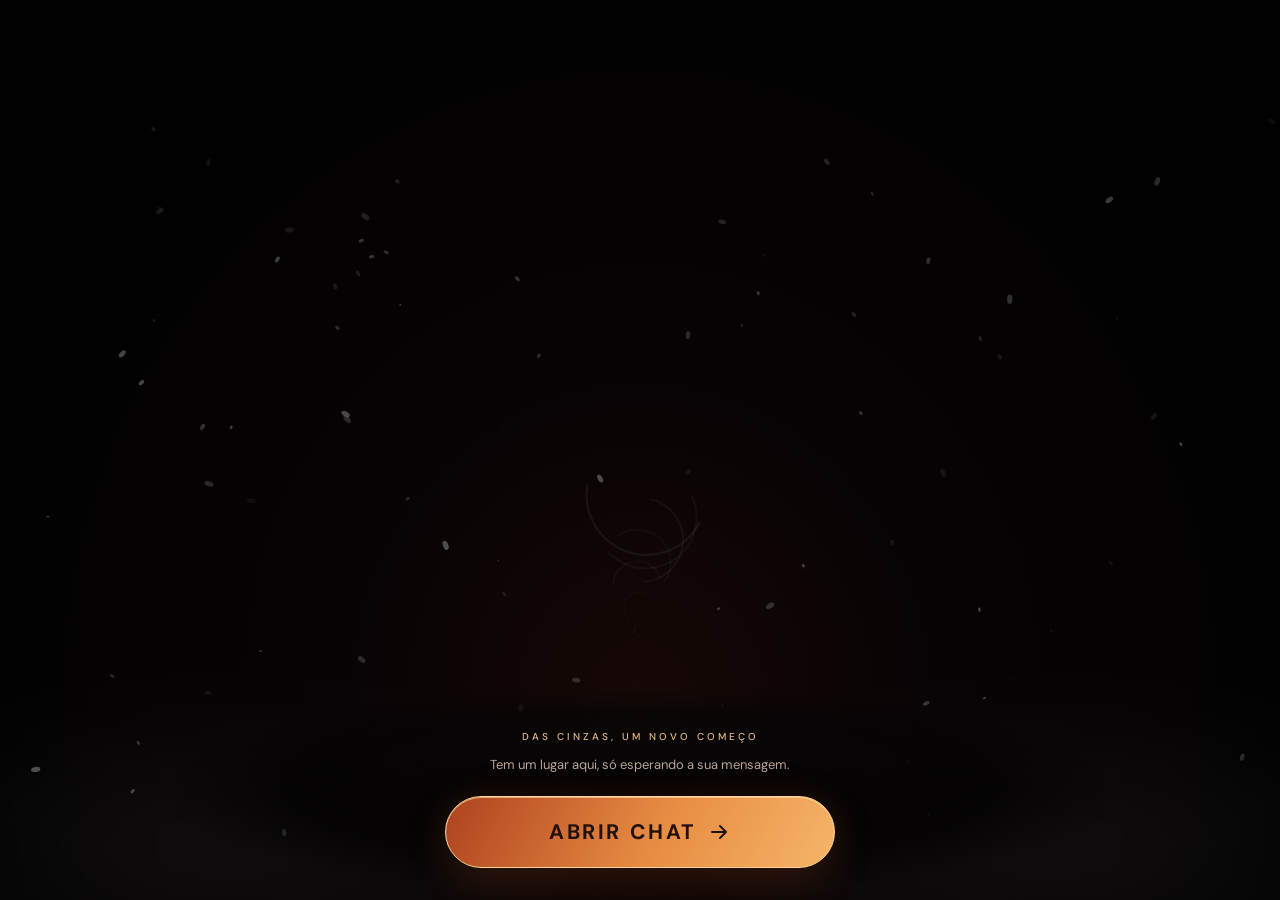
==== commit a1b6f6fc: "Adiciona chat mobile com historico e musica continua" ====
--- a/index.html
+++ b/index.html
@@ -5,7 +5,7 @@
     <meta name="viewport" content="width=device-width, initial-scale=1.0" />
     <meta name="theme-color" content="#050304" />
     <meta name="description" content="Das cinzas, um novo começo." />
-    <title>Página em manutenção</title>
+    <title>Nosso novo começo</title>
     <link rel="preconnect" href="https://fonts.googleapis.com" />
     <link rel="preconnect" href="https://fonts.gstatic.com" crossorigin />
     <link href="https://fonts.googleapis.com/css2?family=Cinzel:wght@500;600&family=DM+Sans:wght@400;500;600&display=swap" rel="stylesheet" />
@@ -14,7 +14,7 @@
   <body>
     <main class="experience" data-experience>
       <canvas id="effects" aria-hidden="true"></canvas>
-      <audio id="loveSong" src="assets/audio/te-amare.mp3" autoplay loop preload="auto" playsinline></audio>
+      <audio id="loveSong" src="assets/audio/grupo-5-el-secreto.mp3" loop preload="auto" playsinline></audio>
 
       <div class="atmosphere" aria-hidden="true">
         <div class="volumetric-light"></div>
@@ -23,11 +23,11 @@
         <div class="smoke smoke--two"></div>
       </div>
 
-      <section class="message" aria-labelledby="page-title">
+      <section class="message" aria-label="Abrir conversa">
         <p class="message__eyebrow">DAS CINZAS, UM NOVO COMEÇO</p>
-        <h1 id="page-title">PÁGINA EM<br /><em>MANUTENÇÃO</em></h1>
-        <a class="message__button" href="https://youtube.com/sharing/invite/XwumMnNOWZWVRpto" target="_blank" rel="noopener noreferrer">
-          APERTE ESTE BOTÃO
+        <p class="message__subtitle">Tem um lugar aqui, só esperando a sua mensagem.</p>
+        <a class="message__button" href="chat.html">
+          ABRIR CHAT
           <svg viewBox="0 0 24 24" aria-hidden="true"><path d="M5 12h14M13 6l6 6-6 6" /></svg>
         </a>
       </section>
--- a/style.css
+++ b/style.css
@@ -78,3 +78,18 @@
 @media (min-width:760px) { .message { bottom:28px; } h1 { font-size:38px; } }
 @media (max-height:680px) { .message { bottom:12px; } h1 { font-size:25px; } .message__instruction { margin:8px 0; } .message__button { min-height:43px; } }
 @media (prefers-reduced-motion:reduce) { *,*::before,*::after { animation-duration:.01ms!important; transition-duration:.01ms!important; } }
+
+/* A conversa fica acessível desde o primeiro instante. */
+.message{width:min(90%,620px);opacity:1;transform:translate(-50%,0);pointer-events:auto;bottom:max(32px,env(safe-area-inset-bottom))}
+.message__eyebrow{font-size:10px;color:#e4b783;letter-spacing:.3em}
+.message h1{font-family:"Cinzel",serif;font-size:clamp(22px,3.2vw,37px);line-height:1.25;letter-spacing:-.02em}
+.message h1 em{color:#f6bc7b}
+.message__subtitle{font-size:13px;line-height:1.6;color:#b9a79b;margin:12px 0 20px}
+.message__button{width:min(100%,390px);min-height:72px;font-size:21px;letter-spacing:.12em;font-weight:700;border:1px solid #ffd399;background:linear-gradient(115deg,#ae421f,#e78d43 55%,#f5b568);color:#231009;box-shadow:0 8px 40px #ed6e2c35,inset 0 1px 0 #ffe2ad99}
+.message__button:hover{background:linear-gradient(115deg,#d35b2e,#ffb264);transform:translateY(-3px);box-shadow:0 12px 50px #ed6e2c55}
+.message__button svg{width:24px;stroke-width:2}
+.volumetric-light{background:radial-gradient(circle,rgba(255,138,39,.18),rgba(172,49,17,.06) 42%,transparent 70%)}
+@media(max-width:600px){.message{bottom:25px}.message__subtitle{font-size:12px;margin:10px 0 16px}.message__button{min-height:66px;font-size:20px}.message::before{inset:-22px -12vw -30px}}
+@media(max-height:650px){.message{bottom:14px}.message h1{font-size:20px}.message__subtitle{margin:7px 0 10px}.message__button{min-height:55px}.message__eyebrow{font-size:8px}}
+
+.chat-screen{position:fixed;inset:0;z-index:20;width:100%;height:100dvh;border:0;background:#e6ede7;display:block}
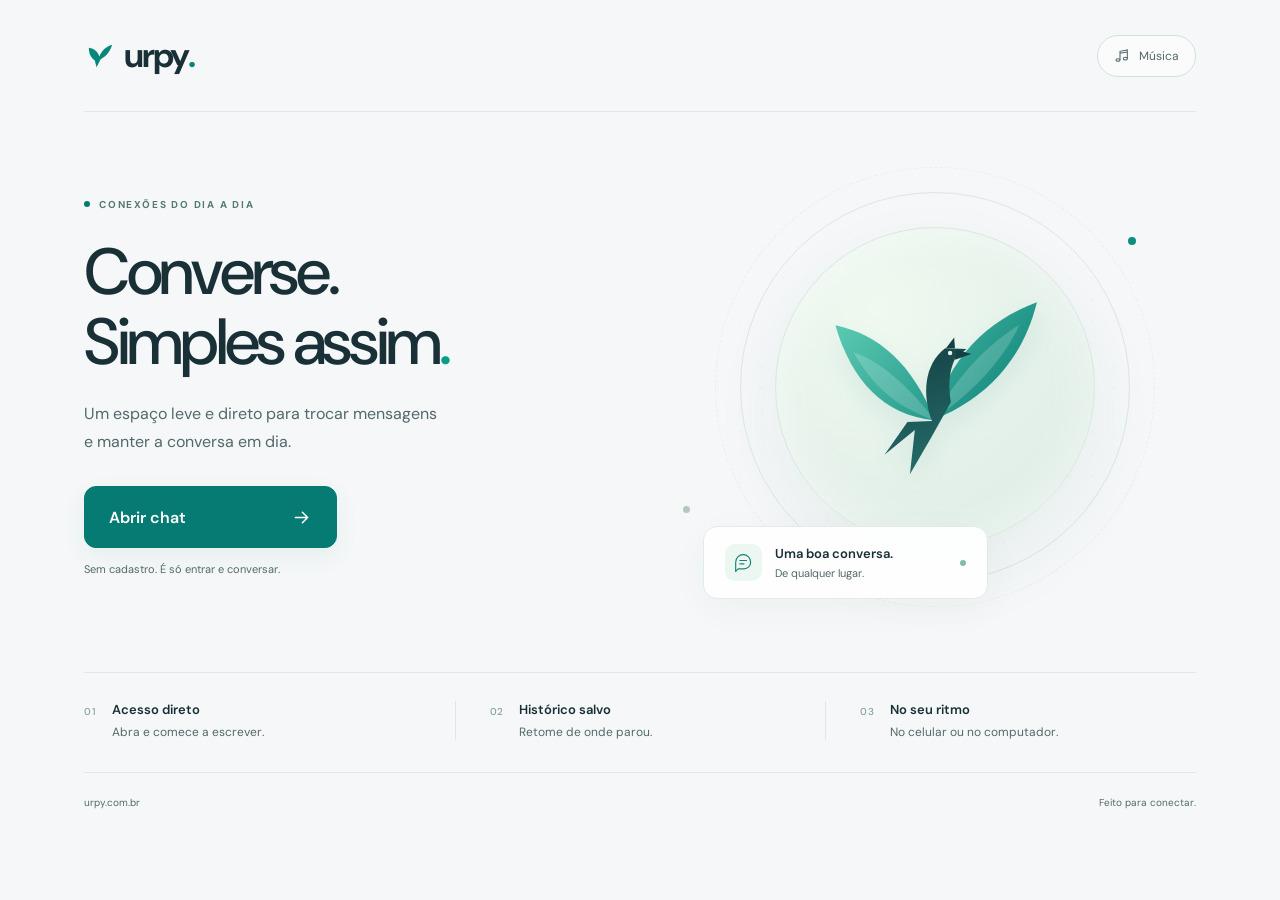
==== commit 2e4698a3: "Renova pagina inicial e chat com visual profissional" ====
--- a/index.html
+++ b/index.html
@@ -1,41 +1,57 @@
-<!doctype html>
+﻿<!doctype html>
 <html lang="pt-BR">
-  <head>
-    <meta charset="UTF-8" />
-    <meta name="viewport" content="width=device-width, initial-scale=1.0" />
-    <meta name="theme-color" content="#050304" />
-    <meta name="description" content="Das cinzas, um novo começo." />
-    <title>Nosso novo começo</title>
-    <link rel="preconnect" href="https://fonts.googleapis.com" />
-    <link rel="preconnect" href="https://fonts.gstatic.com" crossorigin />
-    <link href="https://fonts.googleapis.com/css2?family=Cinzel:wght@500;600&family=DM+Sans:wght@400;500;600&display=swap" rel="stylesheet" />
-    <link rel="stylesheet" href="style.css" />
-  </head>
-  <body>
-    <main class="experience" data-experience>
-      <canvas id="effects" aria-hidden="true"></canvas>
-      <audio id="loveSong" src="assets/audio/grupo-5-el-secreto.mp3" loop preload="auto" playsinline></audio>
-
-      <div class="atmosphere" aria-hidden="true">
-        <div class="volumetric-light"></div>
-        <div class="ground-glow"></div>
-        <div class="smoke smoke--one"></div>
-        <div class="smoke smoke--two"></div>
+<head>
+  <meta charset="utf-8">
+  <meta name="viewport" content="width=device-width, initial-scale=1, viewport-fit=cover">
+  <meta name="theme-color" content="#f5f7f8">
+  <meta name="description" content="Urpy. Um jeito simples de manter a conversa em dia.">
+  <title>Urpy — Conversas, com simplicidade</title>
+  <link rel="preconnect" href="https://fonts.googleapis.com">
+  <link rel="preconnect" href="https://fonts.gstatic.com" crossorigin>
+  <link href="https://fonts.googleapis.com/css2?family=DM+Sans:wght@400;500;600;700&display=swap" rel="stylesheet">
+  <link rel="stylesheet" href="style.css">
+</head>
+<body>
+  <audio id="loveSong" src="assets/audio/grupo-5-el-secreto.mp3" loop preload="metadata" playsinline></audio>
+  <div class="page" id="landing">
+    <header class="site-header">
+      <a class="wordmark" href="index.html" aria-label="Urpy, início"><svg viewBox="0 0 32 32" aria-hidden="true"><path d="M5 8c6 1 9 4 11 9C18 11 23 7 29 5c-2 7-6 12-12 15L13 28l-2-7C7 18 5 14 5 8Z"/></svg>urpy<span class="wordmark-dot">.</span></a>
+      <button class="sound-button" id="home-music" type="button" aria-label="Reproduzir música"><svg viewBox="0 0 24 24" aria-hidden="true"><path d="M9 18V5l11-2v13M9 8l11-2"/><ellipse cx="6" cy="18" rx="3" ry="2"/><ellipse cx="17" cy="16" rx="3" ry="2"/></svg><span>Música</span></button>
+    </header>
+    <main class="hero">
+      <section class="hero-copy">
+        <p class="eyebrow"><span></span> CONEXÕES DO DIA A DIA</p>
+        <h1>Converse.<br>Simples assim<span class="accent">.</span></h1>
+        <p class="intro">Um espaço leve e direto para trocar mensagens<br class="desktop-break"> e manter a conversa em dia.</p>
+        <a class="open-chat" href="chat.html"><span>Abrir chat</span><svg viewBox="0 0 24 24" aria-hidden="true"><path d="M5 12h14m-6-6 6 6-6 6"/></svg></a>
+        <p class="access-note">Sem cadastro. É só entrar e conversar.</p>
+      </section>
+      <div class="hero-visual" aria-hidden="true">
+        <div class="visual-grid"></div>
+        <div class="orbit orbit-one"></div><div class="orbit orbit-two"></div>
+        <div class="bird-disc">
+          <svg class="bird" viewBox="0 0 360 360" fill="none">
+            <defs><linearGradient id="wing" x1="75" y1="100" x2="270" y2="265" gradientUnits="userSpaceOnUse"><stop stop-color="#58c7b0"/><stop offset="1" stop-color="#077d74"/></linearGradient><linearGradient id="body" x1="170" y1="110" x2="225" y2="260" gradientUnits="userSpaceOnUse"><stop stop-color="#143f43"/><stop offset="1" stop-color="#246c69"/></linearGradient></defs>
+            <path d="M180 220C118 214 79 172 59 104c53 11 95 48 121 116Z" fill="url(#wing)"/>
+            <path d="M180 220C131 203 104 177 81 137c31 10 68 41 99 83Z" fill="#fff" fill-opacity=".18"/>
+            <path d="M177 220c20-76 66-121 128-144-17 69-61 118-128 144Z" fill="url(#wing)"/>
+            <path d="M177 220c32-56 66-91 107-117-22 47-60 85-107 117Z" fill="#fff" fill-opacity=".18"/>
+            <path d="M177 221c-12-32-10-69 16-89l26 1-14 12c-8 17-8 35-5 53l-24 43-26 45 6-54-37 30 28-40 30-1Z" fill="url(#body)"/>
+            <path d="m194 132 10-13 1 13m2 2 18 5-20 7" fill="#143f43"/>
+            <circle cx="199" cy="138" r="2.7" fill="#e6f4ed"/>
+          </svg>
+        </div>
+        <div class="visual-label"><span class="mini-icon"><svg viewBox="0 0 24 24"><path d="M20 11a8 8 0 0 1-8 8H5l-3 3V11a9 9 0 0 1 18 0Z"/><path d="M7 9h8m-8 4h5"/></svg></span><div><strong>Uma boa conversa.</strong><span>De qualquer lugar.</span></div><span class="label-dot"></span></div>
+        <span class="floating-dot dot-one"></span><span class="floating-dot dot-two"></span>
       </div>
-
-      <section class="message" aria-label="Abrir conversa">
-        <p class="message__eyebrow">DAS CINZAS, UM NOVO COMEÇO</p>
-        <p class="message__subtitle">Tem um lugar aqui, só esperando a sua mensagem.</p>
-        <a class="message__button" href="chat.html">
-          ABRIR CHAT
-          <svg viewBox="0 0 24 24" aria-hidden="true"><path d="M5 12h14M13 6l6 6-6 6" /></svg>
-        </a>
-      </section>
-
-      <button class="replay" type="button" data-replay aria-label="Repetir animação">
-        <svg viewBox="0 0 24 24" aria-hidden="true"><path d="M20 11a8 8 0 1 0-2.3 5.7M20 4v7h-7" /></svg>
-      </button>
     </main>
-    <script src="script.js"></script>
-  </body>
+    <section class="details" aria-label="Sobre a conversa">
+      <div><span class="detail-number">01</span><p><strong>Acesso direto</strong><span>Abra e comece a escrever.</span></p></div>
+      <div><span class="detail-number">02</span><p><strong>Histórico salvo</strong><span>Retome de onde parou.</span></p></div>
+      <div><span class="detail-number">03</span><p><strong>No seu ritmo</strong><span>No celular ou no computador.</span></p></div>
+    </section>
+    <footer class="site-footer"><span>urpy.com.br</span><span>Feito para conectar.</span></footer>
+  </div>
+  <script src="script.js"></script>
+</body>
 </html>
--- a/style.css
+++ b/style.css
@@ -1,95 +1 @@
-:root { color-scheme: dark; font-family: "DM Sans", sans-serif; background: #030203; color: #f4efeb; }
-/* Base e palco cinematográfico */
-* { box-sizing: border-box; }
-html, body { width: 100%; min-height: 100%; }
-body { margin: 0; overflow: hidden; background: #030203; }
-button, a { -webkit-tap-highlight-color: transparent; }
-
-.experience {
-  position: relative;
-  isolation: isolate;
-  width: 100%;
-  min-height: 100svh;
-  overflow: hidden;
-  background: radial-gradient(ellipse at 50% 78%, #160806 0%, #070304 34%, #020102 72%);
-}
-#effects, .atmosphere { position: absolute; inset: 0; width: 100%; height: 100%; }
-#effects { z-index: 3; pointer-events: none; }
-.atmosphere { z-index: 1; pointer-events: none; }
-#effects, .atmosphere { filter: grayscale(calc(1 - var(--color-progress, 0))); }
-.volumetric-light {
-  position: absolute;
-  top: 17%; left: 50%;
-  width: min(74vw, 760px); aspect-ratio: 1;
-  border-radius: 50%;
-  background: radial-gradient(circle, rgba(202,35,99,.13), rgba(121,19,66,.045) 42%, transparent 70%);
-  filter: blur(26px); opacity: 0; transform: translateX(-50%);
-  transition: opacity 2s ease;
-}
-.ground-glow {
-  position: absolute; left: 50%; bottom: 7%;
-  width: min(76vw,760px); height: 16%; border-radius: 50%;
-  background: radial-gradient(ellipse, rgba(255,103,34,.24), transparent 68%);
-  filter: blur(18px); opacity: .12; transform: translateX(-50%) scale(.5);
-  transition: opacity 1.6s ease, transform 2s ease;
-}
-.smoke {
-  position: absolute; bottom: -12%; width: 65%; height: 36%; border-radius: 50%;
-  background: radial-gradient(ellipse, rgba(70,57,54,.2), transparent 70%);
-  filter: blur(32px); animation: smokeDrift 10s ease-in-out infinite alternate;
-}
-.smoke--one { left: -15%; }
-.smoke--two { right: -15%; animation-delay: -5s; }
-.phase-embers .ground-glow { opacity: .75; transform: translateX(-50%) scale(1); }
-.phase-wings .volumetric-light, .phase-flight .volumetric-light { opacity: .72; }
-
-/* Conteúdo minimalista revelado após a formação da fênix */
-.message {
-  position: absolute; z-index: 6; left: 50%; bottom: max(30px,env(safe-area-inset-bottom));
-  width: min(90%,480px); text-align: center; opacity: 0; transform: translate(-50%,12px);
-  pointer-events: none; transition: opacity 1s ease, transform 1s ease;
-}
-.phase-complete .message { opacity: 1; transform: translate(-50%,0); pointer-events: auto; }
-.message::before {
-  position: absolute; z-index: -1; inset: -40px -12vw -24px;
-  background: radial-gradient(ellipse, rgba(2,1,2,.94) 8%, rgba(2,1,2,.68) 54%, transparent 74%); content: "";
-}
-.message__eyebrow { margin: 0 0 9px; color: #c88d6a; font-size: 9px; font-weight: 500; letter-spacing: .28em; }
-h1 { margin: 0; font-family: "DM Sans",sans-serif; font-size: clamp(25px,7vw,39px); font-weight: 500; letter-spacing: .03em; line-height: 1.14; }
-h1 em { color: #e78c59; font-style: normal; font-weight: 500; }
-.message__instruction { margin: 13px 0 10px; color: #918789; font-size: 9px; font-weight: 500; letter-spacing: .22em; }
-.message__button {
-  display: inline-flex; align-items: center; justify-content: center; gap: 10px;
-  width: min(100%,260px); min-height: 47px; border: 1px solid rgba(231,140,89,.38); border-radius: 999px;
-  background: rgba(126,38,30,.64); color: #f8f3ef; font-size: 13px; font-weight: 500; text-decoration: none;
-  backdrop-filter: blur(9px); transition: background .2s ease, transform .2s ease;
-}
-.message__button:hover { background: rgba(164,50,35,.8); transform: translateY(-2px); }
-.message__button svg,.replay svg { width: 17px; fill:none; stroke:currentColor; stroke-linecap:round; stroke-linejoin:round; stroke-width:1.6; }
-.message__button:focus-visible,.replay:focus-visible { outline:2px solid rgba(239,151,95,.6); outline-offset:4px; }
-/* Controle discreto para executar novamente a entrada */
-.replay {
-  position:absolute; z-index:8; top:max(16px,env(safe-area-inset-top)); right:16px;
-  display:grid; width:40px; height:40px; place-items:center; border:1px solid rgba(255,255,255,.1); border-radius:50%;
-  background:rgba(4,2,3,.42); color:#b8abad; opacity:0; cursor:pointer; backdrop-filter:blur(8px); transition:opacity .5s ease;
-}
-.phase-complete .replay { opacity:1; }
-@keyframes smokeDrift { to { transform:translate(11%,-6%) scale(1.1); } }
-@media (min-width:760px) { .message { bottom:28px; } h1 { font-size:38px; } }
-@media (max-height:680px) { .message { bottom:12px; } h1 { font-size:25px; } .message__instruction { margin:8px 0; } .message__button { min-height:43px; } }
-@media (prefers-reduced-motion:reduce) { *,*::before,*::after { animation-duration:.01ms!important; transition-duration:.01ms!important; } }
-
-/* A conversa fica acessível desde o primeiro instante. */
-.message{width:min(90%,620px);opacity:1;transform:translate(-50%,0);pointer-events:auto;bottom:max(32px,env(safe-area-inset-bottom))}
-.message__eyebrow{font-size:10px;color:#e4b783;letter-spacing:.3em}
-.message h1{font-family:"Cinzel",serif;font-size:clamp(22px,3.2vw,37px);line-height:1.25;letter-spacing:-.02em}
-.message h1 em{color:#f6bc7b}
-.message__subtitle{font-size:13px;line-height:1.6;color:#b9a79b;margin:12px 0 20px}
-.message__button{width:min(100%,390px);min-height:72px;font-size:21px;letter-spacing:.12em;font-weight:700;border:1px solid #ffd399;background:linear-gradient(115deg,#ae421f,#e78d43 55%,#f5b568);color:#231009;box-shadow:0 8px 40px #ed6e2c35,inset 0 1px 0 #ffe2ad99}
-.message__button:hover{background:linear-gradient(115deg,#d35b2e,#ffb264);transform:translateY(-3px);box-shadow:0 12px 50px #ed6e2c55}
-.message__button svg{width:24px;stroke-width:2}
-.volumetric-light{background:radial-gradient(circle,rgba(255,138,39,.18),rgba(172,49,17,.06) 42%,transparent 70%)}
-@media(max-width:600px){.message{bottom:25px}.message__subtitle{font-size:12px;margin:10px 0 16px}.message__button{min-height:66px;font-size:20px}.message::before{inset:-22px -12vw -30px}}
-@media(max-height:650px){.message{bottom:14px}.message h1{font-size:20px}.message__subtitle{margin:7px 0 10px}.message__button{min-height:55px}.message__eyebrow{font-size:8px}}
-
-.chat-screen{position:fixed;inset:0;z-index:20;width:100%;height:100dvh;border:0;background:#e6ede7;display:block}
+﻿:root{font-family:"DM Sans",system-ui,-apple-system,"Segoe UI",sans-serif;color:#183036;background:#f5f7f8;font-synthesis:none;color-scheme:light}*{box-sizing:border-box}body{margin:0}a,button{-webkit-tap-highlight-color:transparent}button{font:inherit}svg{display:block}a:focus-visible,button:focus-visible{outline:3px solid #e2a956;outline-offset:5px}.page{max-width:1240px;margin:auto;padding:0 64px}.site-header{height:112px;display:flex;align-items:center;justify-content:space-between;border-bottom:1px solid #dfe7e7}.wordmark{font-weight:700;letter-spacing:-2px;font-size:34px;display:flex;align-items:center;text-decoration:none;color:#183036}.wordmark svg{width:31px;height:31px;fill:#07877b;margin-right:9px}.wordmark-dot{color:#07877b}.sound-button{border:1px solid #d5e1df;background:#fff9;border-radius:50px;min-height:42px;padding:0 16px;display:flex;align-items:center;gap:9px;color:#53696b;font-size:12px;cursor:pointer;transition:background .2s}.sound-button svg{width:16px;fill:none;stroke:currentColor;stroke-width:1.6}.sound-button:hover{background:#e3eeeb}.sound-button.is-playing{background:#e3eeeb;color:#067b73}.hero{display:grid;grid-template-columns:1.05fr 1fr;align-items:center;gap:40px;min-height:560px;padding:54px 0 64px}.eyebrow{display:flex;align-items:center;gap:9px;letter-spacing:.18em;font-size:10px;font-weight:700;color:#567875;margin:0 0 26px}.eyebrow>span{width:6px;height:6px;background:#067b73;border-radius:50%}h1{font-size:clamp(40px,5.1vw,66px);line-height:1.07;font-weight:500;letter-spacing:-3.3px;margin:0}.accent{color:#0a9c87}.intro{font-size:16px;line-height:1.8;color:#53696b;margin:23px 0 29px;max-width:430px}.open-chat{display:flex;align-items:center;justify-content:space-between;gap:36px;max-width:253px;min-height:62px;padding:0 24px;background:#067b73;border:1px solid #067b73;border-radius:12px;color:white;text-decoration:none;font-size:16px;font-weight:600;box-shadow:0 8px 24px #067b7312;transition:background .2s,transform .2s}.open-chat svg{width:21px;fill:none;stroke:currentColor;stroke-width:1.8;stroke-linecap:round;stroke-linejoin:round}.open-chat:hover{background:#075e59;transform:translateY(-2px)}.access-note{font-size:11px;color:#53696b;margin:14px 0 0}.hero-visual{position:relative;height:440px;display:grid;place-items:center;isolation:isolate}.visual-grid{position:absolute;inset:12px;background-image:radial-gradient(#b8d1ca 1px,transparent 1px);background-size:22px 22px;mask-image:radial-gradient(ellipse,#0006,transparent 68%);z-index:-1}.bird-disc{width:320px;height:320px;border:1px solid #d9e8e2;border-radius:50%;background:radial-gradient(circle at 32% 25%,#eff9f0,#e0eee7 74%);box-shadow:inset 0 0 50px #fff9,0 30px 70px #0e5d4110;display:grid;place-items:center;animation:float 8s ease-in-out infinite}.bird{width:295px;height:295px;filter:drop-shadow(0 12px 12px #0b7d6c15)}.orbit{position:absolute;border:1px solid #dce7e3;border-radius:50%;width:390px;height:390px;z-index:-1}.orbit-two{width:440px;height:440px;border-style:dashed;opacity:.5}.visual-label{position:absolute;bottom:8px;left:30px;display:flex;align-items:center;gap:13px;padding:17px 21px;background:#ffffffed;border:1px solid #e4ebe7;border-radius:14px;box-shadow:0 10px 40px #1e554b09;width:285px}.visual-label strong{display:block;font-size:13px;font-weight:600}.visual-label div>span{display:block;font-size:11px;color:#53696b;margin-top:4px}.mini-icon{display:grid;place-items:center;background:#edf7f2;border-radius:10px;width:37px;height:37px;color:#198577}.mini-icon svg{width:20px;fill:none;stroke:currentColor;stroke-width:1.4;stroke-linecap:round;stroke-linejoin:round}.label-dot{height:6px;width:6px;background:#85bca6;border-radius:50%;margin-left:auto}.floating-dot{position:absolute;border-radius:50%;background:#0c8f7d;border:5px solid #f5f7f8;width:18px;height:18px}.dot-one{top:65px;right:55px}.dot-two{bottom:91px;left:7px;width:13px;height:13px;background:#b4c9bc;border-width:3px}.details{display:grid;grid-template-columns:repeat(3,1fr);padding:28px 0 32px;border-top:1px solid #dfe7e7;border-bottom:1px solid #dfe7e7}.details>div{display:flex;align-items:flex-start;gap:15px}.details>div+div{border-left:1px solid #dfe7e7;padding-left:34px}.detail-number{font-size:10px;font-weight:500;letter-spacing:.08em;color:#87a09b;padding-top:4px}.details p{margin:0}.details strong{display:block;font-size:13px;font-weight:600}.details p span{display:block;font-size:12px;color:#53696b;margin-top:6px}.site-footer{display:flex;justify-content:space-between;padding:23px 0 26px;color:#53696b;font-size:10px}.chat-screen{position:fixed;inset:0;z-index:20;width:100%;height:100dvh;border:0;background:#f5f7f8;display:block}.chat-open{overflow:hidden}.page[hidden]{display:none}@keyframes float{50%{transform:translateY(-8px)}}@media(max-width:1000px){.page{padding:0 34px}.hero{gap:20px}.bird-disc{width:265px;height:265px}.bird{width:250px;height:250px}.orbit{width:320px;height:320px}.orbit-two{width:365px;height:365px}.hero-visual{height:380px}.visual-label{left:5px;bottom:0}.details>div+div{padding-left:20px}.details>div{gap:10px}}@media(max-width:700px){.page{padding:0 24px}.site-header{height:82px}.wordmark{font-size:30px}.wordmark svg{width:28px;height:28px}.sound-button{min-height:40px;padding:0 13px}.hero{display:flex;flex-direction:column;padding:43px 0 32px;gap:26px;min-height:0;align-items:stretch}.eyebrow{font-size:9px;margin-bottom:22px;letter-spacing:.16em}h1{font-size:clamp(40px,10.7vw,58px);letter-spacing:-2px}.intro{font-size:14px;margin:19px 0 23px;max-width:335px}.desktop-break{display:none}.open-chat{max-width:none;min-height:58px}.access-note{text-align:center;font-size:10px}.hero-visual{height:245px;align-self:center;width:100%;max-width:360px}.bird-disc{width:205px;height:205px}.bird{width:195px;height:195px}.orbit{width:238px;height:238px}.orbit-two{width:274px;height:274px}.visual-label{width:226px;padding:12px 14px;bottom:-3px;left:0;gap:10px}.visual-label strong{font-size:11px}.visual-label div>span{font-size:10px}.mini-icon{width:31px;height:31px}.dot-one{top:25px;right:52px}.dot-two{left:28px;bottom:70px}.details{grid-template-columns:1fr;gap:20px;padding:25px 0}.details>div+div{border:0;padding-left:0}.details>div{gap:18px}.details strong{font-size:13px}.details p span{font-size:12px;margin-top:4px}.site-footer{font-size:10px;padding:20px 0 max(20px,env(safe-area-inset-bottom))}}@media(prefers-reduced-motion:reduce){*,*::before,*::after{animation:none!important;transition:none!important}}
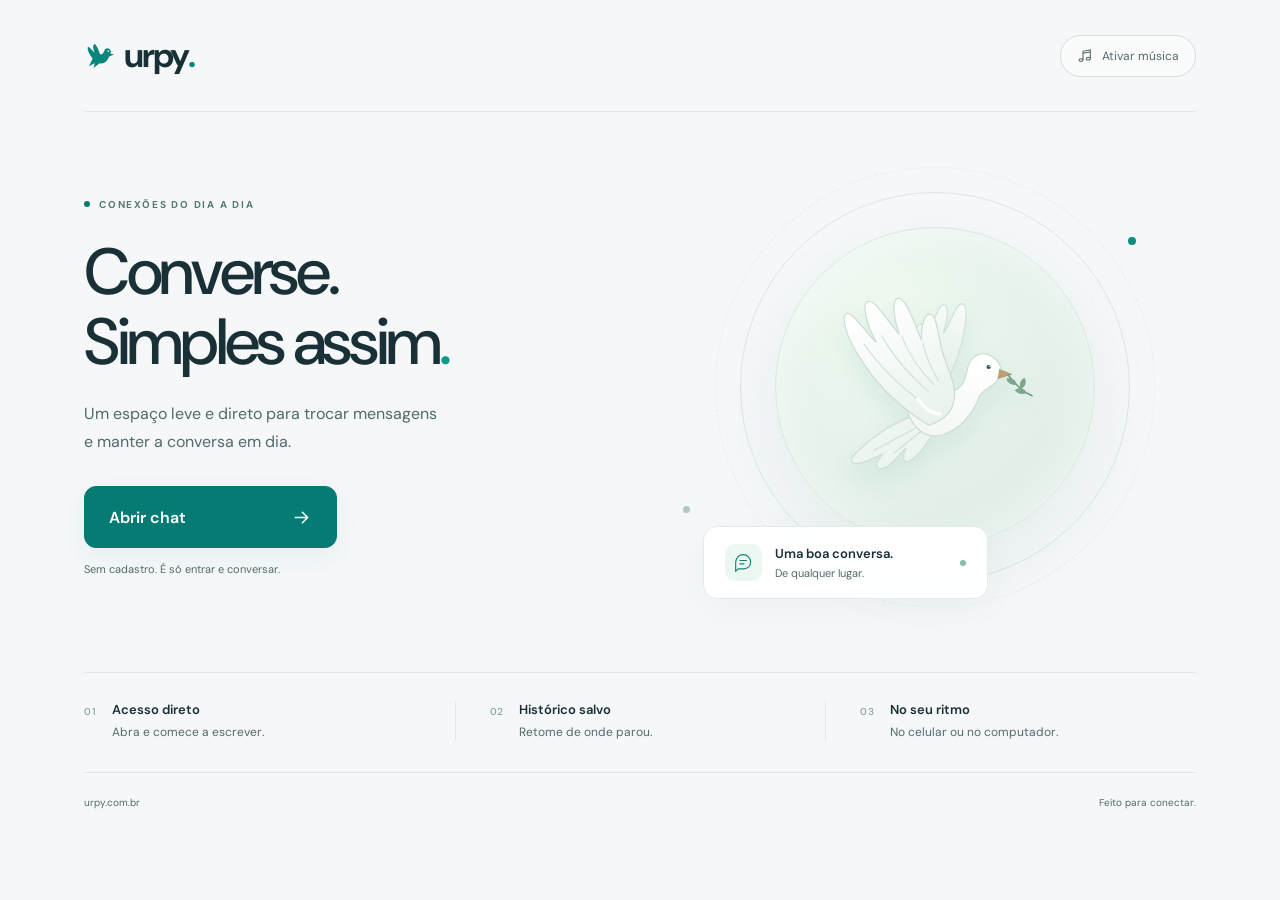
==== commit adeed23c: "Troca ave por pomba e melhora inicio automatico da musica" ====
--- a/index.html
+++ b/index.html
@@ -12,10 +12,10 @@
   <link rel="stylesheet" href="style.css">
 </head>
 <body>
-  <audio id="loveSong" src="assets/audio/grupo-5-el-secreto.mp3" loop preload="metadata" playsinline></audio>
+  <audio id="loveSong" src="assets/audio/grupo-5-el-secreto.mp3" loop autoplay preload="auto" playsinline></audio>
   <div class="page" id="landing">
     <header class="site-header">
-      <a class="wordmark" href="index.html" aria-label="Urpy, início"><svg viewBox="0 0 32 32" aria-hidden="true"><path d="M5 8c6 1 9 4 11 9C18 11 23 7 29 5c-2 7-6 12-12 15L13 28l-2-7C7 18 5 14 5 8Z"/></svg>urpy<span class="wordmark-dot">.</span></a>
+      <a class="wordmark" href="index.html" aria-label="Urpy, início"><svg viewBox="0 0 32 32" aria-hidden="true"><path d="M9 19C6 16 3 10 4 7c2 0 4 4 7 6-2-5-2-8 0-9 3 2 4 7 6 11 2 0 3-2 4-4 1-3 4-3 6-1 1 1 1 3 0 4l4 1-5 2c-2 5-5 8-10 7l-6 5 1-5-6 3 4-8Z"/><circle cx="25" cy="11.5" r=".8" fill="#f5f7f8"/></svg>urpy<span class="wordmark-dot">.</span></a>
       <button class="sound-button" id="home-music" type="button" aria-label="Reproduzir música"><svg viewBox="0 0 24 24" aria-hidden="true"><path d="M9 18V5l11-2v13M9 8l11-2"/><ellipse cx="6" cy="18" rx="3" ry="2"/><ellipse cx="17" cy="16" rx="3" ry="2"/></svg><span>Música</span></button>
     </header>
     <main class="hero">
@@ -31,14 +31,23 @@
         <div class="orbit orbit-one"></div><div class="orbit orbit-two"></div>
         <div class="bird-disc">
           <svg class="bird" viewBox="0 0 360 360" fill="none">
-            <defs><linearGradient id="wing" x1="75" y1="100" x2="270" y2="265" gradientUnits="userSpaceOnUse"><stop stop-color="#58c7b0"/><stop offset="1" stop-color="#077d74"/></linearGradient><linearGradient id="body" x1="170" y1="110" x2="225" y2="260" gradientUnits="userSpaceOnUse"><stop stop-color="#143f43"/><stop offset="1" stop-color="#246c69"/></linearGradient></defs>
-            <path d="M180 220C118 214 79 172 59 104c53 11 95 48 121 116Z" fill="url(#wing)"/>
-            <path d="M180 220C131 203 104 177 81 137c31 10 68 41 99 83Z" fill="#fff" fill-opacity=".18"/>
-            <path d="M177 220c20-76 66-121 128-144-17 69-61 118-128 144Z" fill="url(#wing)"/>
-            <path d="M177 220c32-56 66-91 107-117-22 47-60 85-107 117Z" fill="#fff" fill-opacity=".18"/>
-            <path d="M177 221c-12-32-10-69 16-89l26 1-14 12c-8 17-8 35-5 53l-24 43-26 45 6-54-37 30 28-40 30-1Z" fill="url(#body)"/>
-            <path d="m194 132 10-13 1 13m2 2 18 5-20 7" fill="#143f43"/>
-            <circle cx="199" cy="138" r="2.7" fill="#e6f4ed"/>
+            <defs>
+              <linearGradient id="doveWing" x1="115" y1="75" x2="187" y2="229" gradientUnits="userSpaceOnUse"><stop stop-color="#ffffff"/><stop offset="1" stop-color="#e7f1eb"/></linearGradient>
+              <linearGradient id="doveBody" x1="212" y1="142" x2="177" y2="244" gradientUnits="userSpaceOnUse"><stop stop-color="#ffffff"/><stop offset="1" stop-color="#f2f7f3"/></linearGradient>
+              <linearGradient id="doveFar" x1="209" y1="82" x2="173" y2="219" gradientUnits="userSpaceOnUse"><stop stop-color="#f7fbf8"/><stop offset="1" stop-color="#d6e7dc"/></linearGradient>
+            </defs>
+            <path d="M166 217c24-27 45-70 51-110 2-13 3-27-3-29-7-2-13 20-23 36 5-20 7-34 1-35-7-2-13 21-22 42 0-13-3-20-8-18-8 4-15 33-19 57l23 57Z" fill="url(#doveFar)" stroke="#d0e2d8" stroke-width="1.5" stroke-linejoin="round"/>
+            <path d="M156 215c-24 6-48 22-72 45-8 8-6 13 1 13 10-1 20-6 32-12-10 12-9 18-3 18 10 1 20-14 31-25-5 12-3 18 3 16 12-5 23-21 32-38l-24-17Z" fill="#edf5ef" stroke="#cedfd5" stroke-width="1.5" stroke-linejoin="round"/>
+            <path d="m106 257 50-27m-25 30 32-26" stroke="#cedfd5" stroke-width="1.4" stroke-linecap="round"/>
+            <path d="M146 205c23-11 45-10 63-24 9-6 9-17 12-27 4-14 18-19 29-12 11 6 15 20 7 29-6 8-17 11-22 19-7 21-24 42-46 48-20 5-37-8-43-33Z" fill="url(#doveBody)" stroke="#ccded3" stroke-width="1.5"/>
+            <path d="M173 226c-34-21-66-51-87-87-11-18-21-43-14-49 7-5 19 18 37 35-13-24-18-48-10-50 8-3 21 21 38 40-8-24-9-43-1-44 9 0 17 25 28 51 0-22 5-34 12-31 8 4 8 29 15 50 7 21 16 37 13 54-3 16-15 26-31 31Z" fill="url(#doveWing)" stroke="#ccded3" stroke-width="1.5" stroke-linejoin="round"/>
+            <path d="M94 127c21 30 46 53 73 73m-51-83c15 28 35 49 57 68m-33-68c9 25 24 44 39 59m-13-50c4 18 11 33 19 46" stroke="#d4e4d9" stroke-width="1.5" stroke-linecap="round"/>
+            <path d="M160 194c8 12 17 18 26 18" stroke="#ffffff" stroke-width="4" stroke-linecap="round"/>
+            <path d="m259 158 15 6-17 5" fill="#bc9e72" stroke="#aa906b" stroke-width="1" stroke-linejoin="round"/>
+            <circle cx="246" cy="155" r="2.5" fill="#264e4b"/>
+            <circle cx="246.7" cy="154.3" r=".8" fill="#ffffff"/>
+            <path d="M270 165c9 11 17 20 29 25" stroke="#689584" stroke-width="1.8" stroke-linecap="round"/>
+            <path d="M280 177c-7 0-12-3-12-8 7-1 12 2 12 8Zm5 5c-2-7 0-12 5-14 3 6 1 11-5 14Zm8 5c-8 2-13 0-15-4 6-4 11-2 15 4Z" fill="#7ea68e"/>
           </svg>
         </div>
         <div class="visual-label"><span class="mini-icon"><svg viewBox="0 0 24 24"><path d="M20 11a8 8 0 0 1-8 8H5l-3 3V11a9 9 0 0 1 18 0Z"/><path d="M7 9h8m-8 4h5"/></svg></span><div><strong>Uma boa conversa.</strong><span>De qualquer lugar.</span></div><span class="label-dot"></span></div>
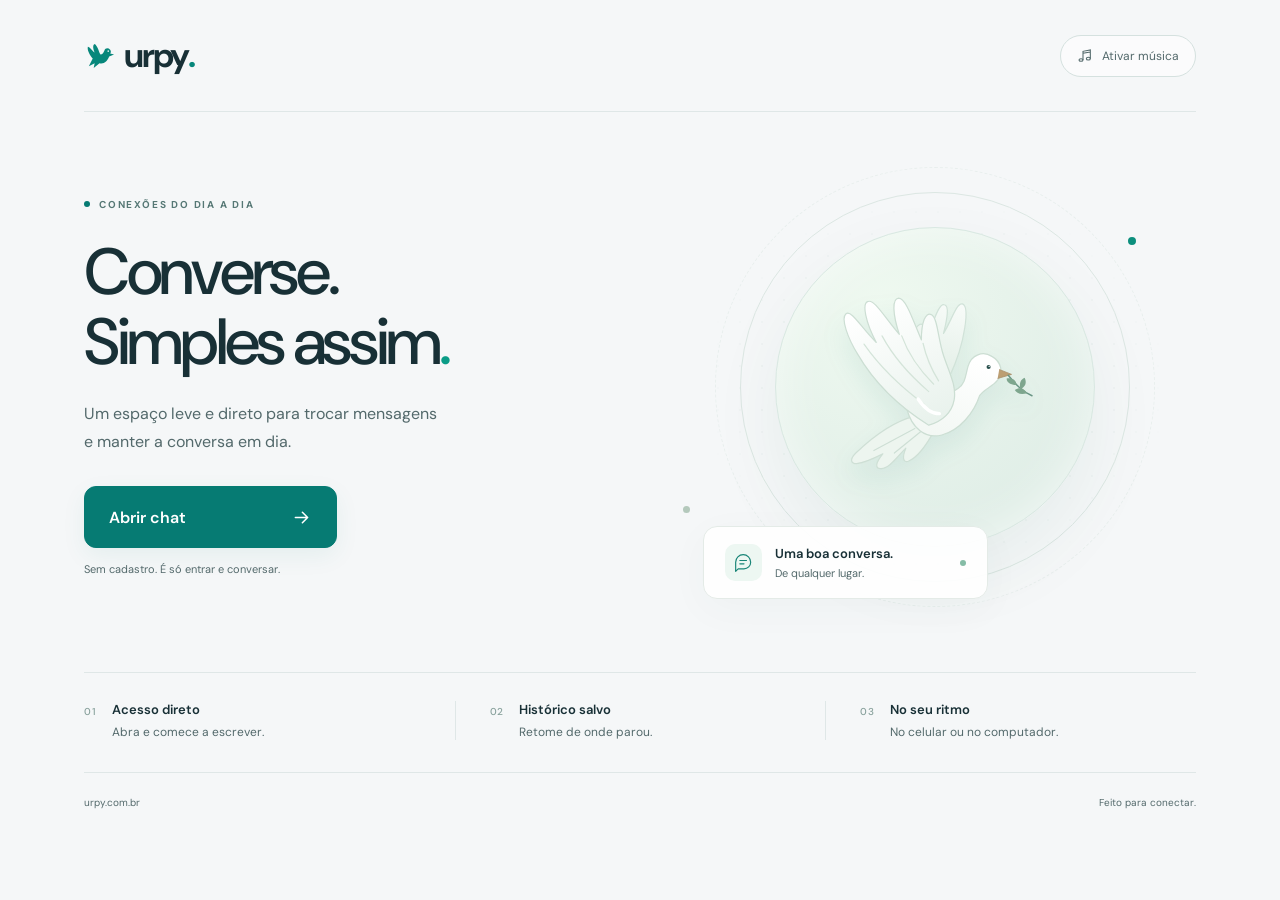
==== commit 73071835: "Adiciona controle de manutencao na pagina de resposta" ====
--- a/index.html
+++ b/index.html
@@ -10,6 +10,7 @@
   <link rel="preconnect" href="https://fonts.gstatic.com" crossorigin>
   <link href="https://fonts.googleapis.com/css2?family=DM+Sans:wght@400;500;600;700&display=swap" rel="stylesheet">
   <link rel="stylesheet" href="style.css">
+  <link rel="stylesheet" href="maintenance.css">
 </head>
 <body>
   <audio id="loveSong" src="assets/audio/grupo-5-el-secreto.mp3" loop autoplay preload="auto" playsinline></audio>
@@ -61,6 +62,7 @@
     </section>
     <footer class="site-footer"><span>urpy.com.br</span><span>Feito para conectar.</span></footer>
   </div>
+  <script src="maintenance.js"></script>
   <script src="script.js"></script>
 </body>
 </html>
--- a/maintenance.css
+++ b/maintenance.css
@@ -0,0 +1,10 @@
+.maintenance-controls{display:flex;align-items:center;gap:16px;flex-shrink:0;padding:12px 20px;border-bottom:1px solid #e1e9e8;background:#fff}
+.maintenance-controls p{flex:1;margin:0;font-size:12px;line-height:1.6;color:#53696b}
+#maintenance-toggle{flex-shrink:0;min-height:42px;padding:10px 14px;border:1px solid #d5e1df;border-radius:10px;background:#f2f8f6;color:#185c53;font:inherit;font-size:12px;font-weight:600;cursor:pointer}
+#maintenance-toggle:hover{background:#e3eeeb}#maintenance-toggle:disabled{opacity:.6;cursor:wait}#maintenance-toggle:focus-visible{outline:3px solid #8fbdb1;outline-offset:3px}
+body[data-maintenance="true"] .maintenance-controls{background:#fff8ec;border-color:#eddfc5}body[data-maintenance="true"] #maintenance-toggle{color:#fff;background:#067b73;border-color:#067b73}
+.maintenance-screen{position:fixed;inset:0;z-index:100;display:grid;place-items:center;overflow:auto;padding:32px 24px;background:#f5f7f8;color:#183036;font-family:"DM Sans",-apple-system,BlinkMacSystemFont,"Segoe UI",sans-serif}
+.maintenance-screen[hidden]{display:none}.maintenance-card{width:100%;max-width:480px;text-align:center}.maintenance-symbol{display:grid;place-items:center;width:72px;height:72px;margin:0 auto 28px;border:1px solid #d6e8e0;border-radius:22px;background:#e7f3ed;color:#067b73}.maintenance-symbol svg{width:34px;height:34px;fill:none;stroke:currentColor;stroke-width:1.5;stroke-linecap:round;stroke-linejoin:round}
+.maintenance-card .maintenance-eyebrow{margin:0 0 16px;font-size:10px;font-weight:700;letter-spacing:.18em;color:#527a70}.maintenance-card h1{margin:0 0 18px;font-size:clamp(28px,6vw,40px);font-weight:600;letter-spacing:-1.5px;line-height:1.15;outline:none}.maintenance-card>p{margin:0;font-size:15px;line-height:1.8;color:#53696b}.maintenance-return{display:block;max-width:310px;margin:30px auto 0;font-size:12px;line-height:1.7;color:#53696b}
+body[data-maintenance="true"]:not([data-responder="true"]){overflow:hidden}body[data-maintenance="true"]:not([data-responder="true"]) .page,body[data-maintenance="true"]:not([data-responder="true"]) .conversation,body[data-maintenance="true"]:not([data-responder="true"]) .chat-screen{display:none}
+@media(max-width:480px){.maintenance-controls{align-items:stretch;flex-direction:column;gap:8px;padding:12px 16px}.maintenance-controls p{font-size:11px}#maintenance-toggle{width:100%}}
